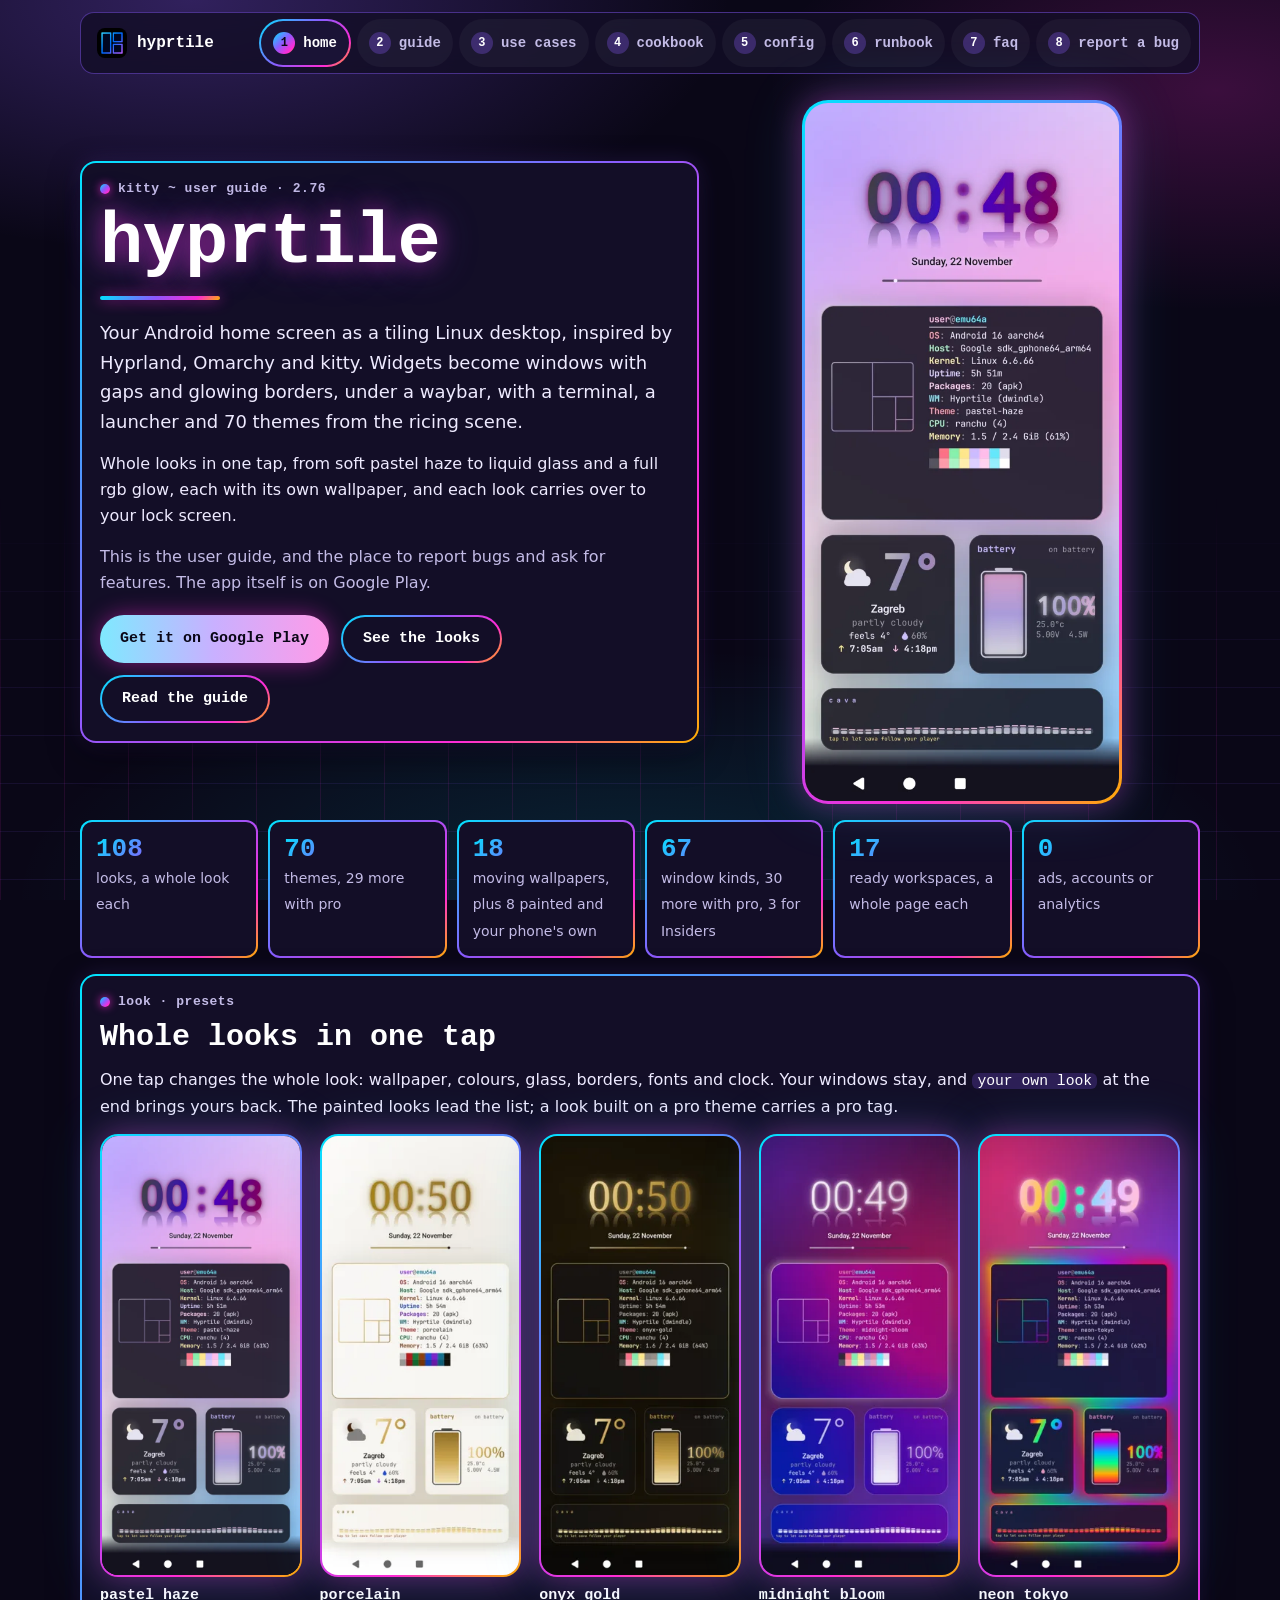
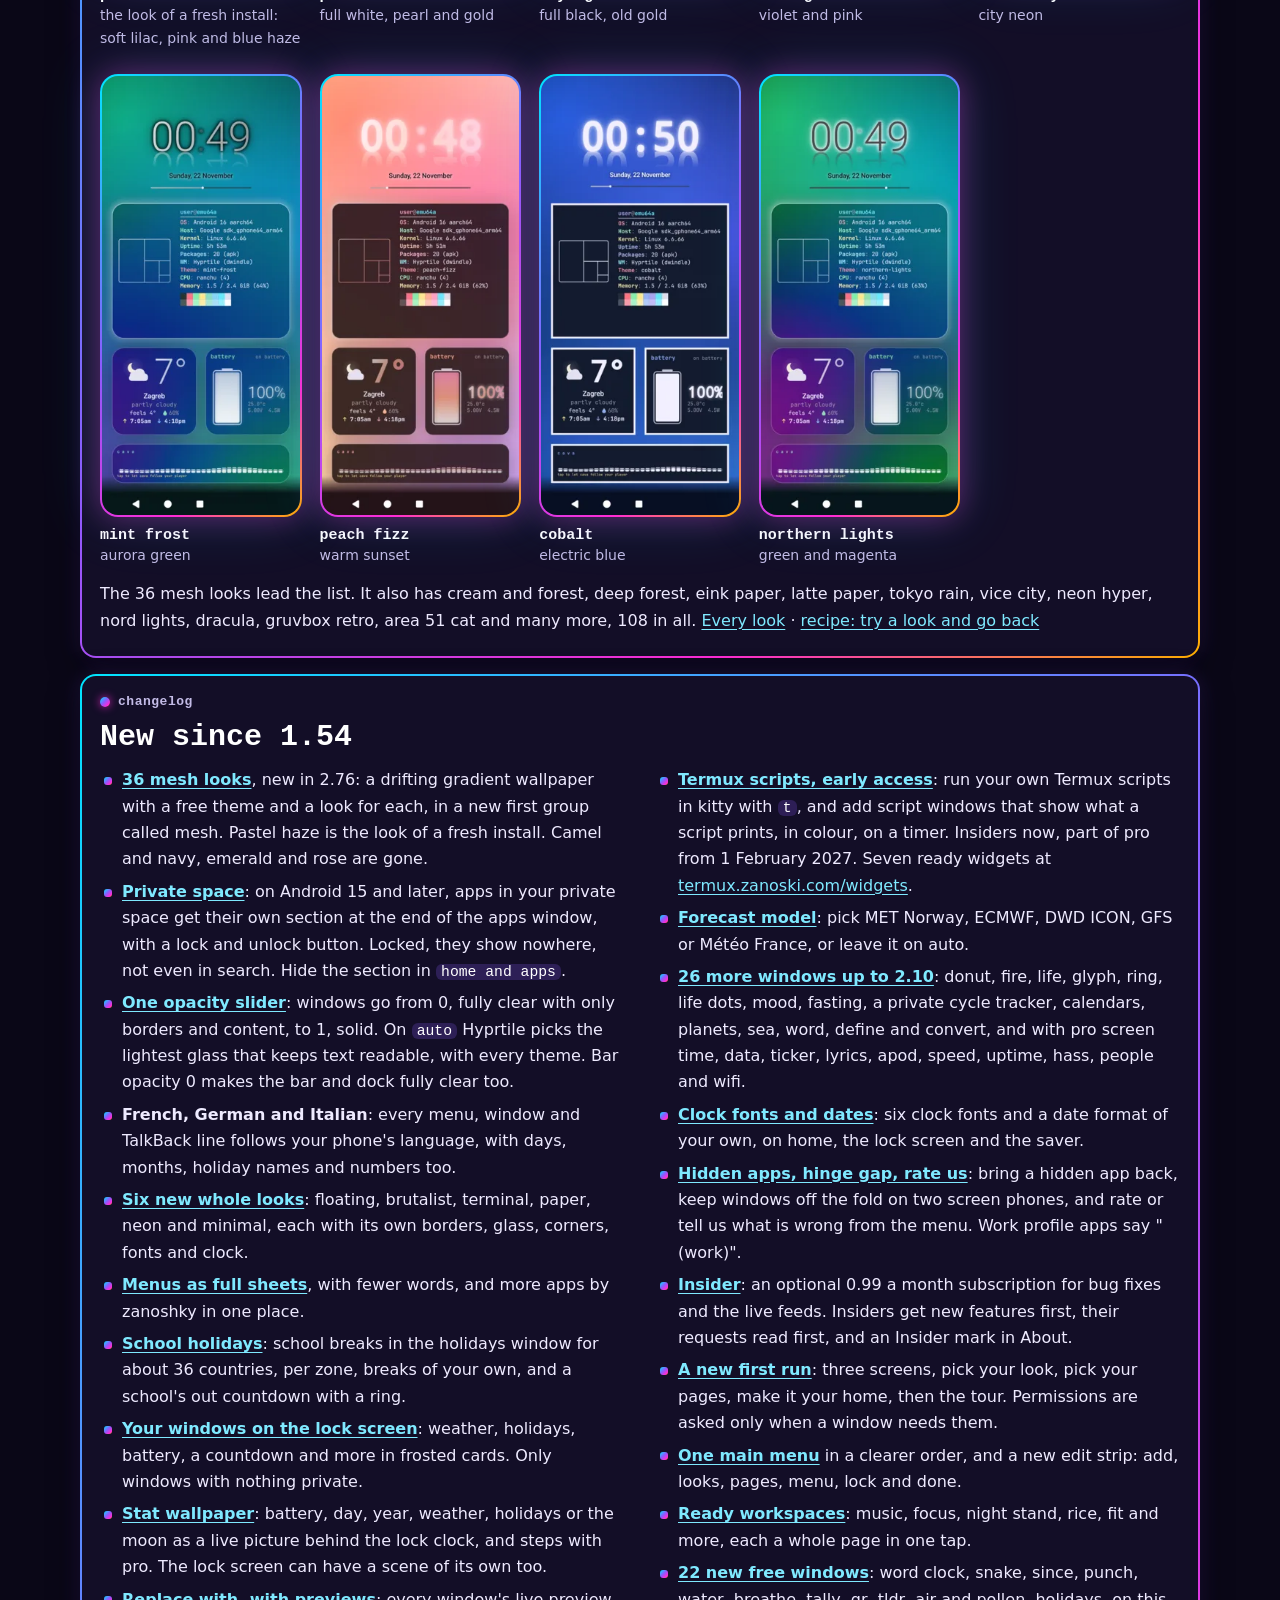
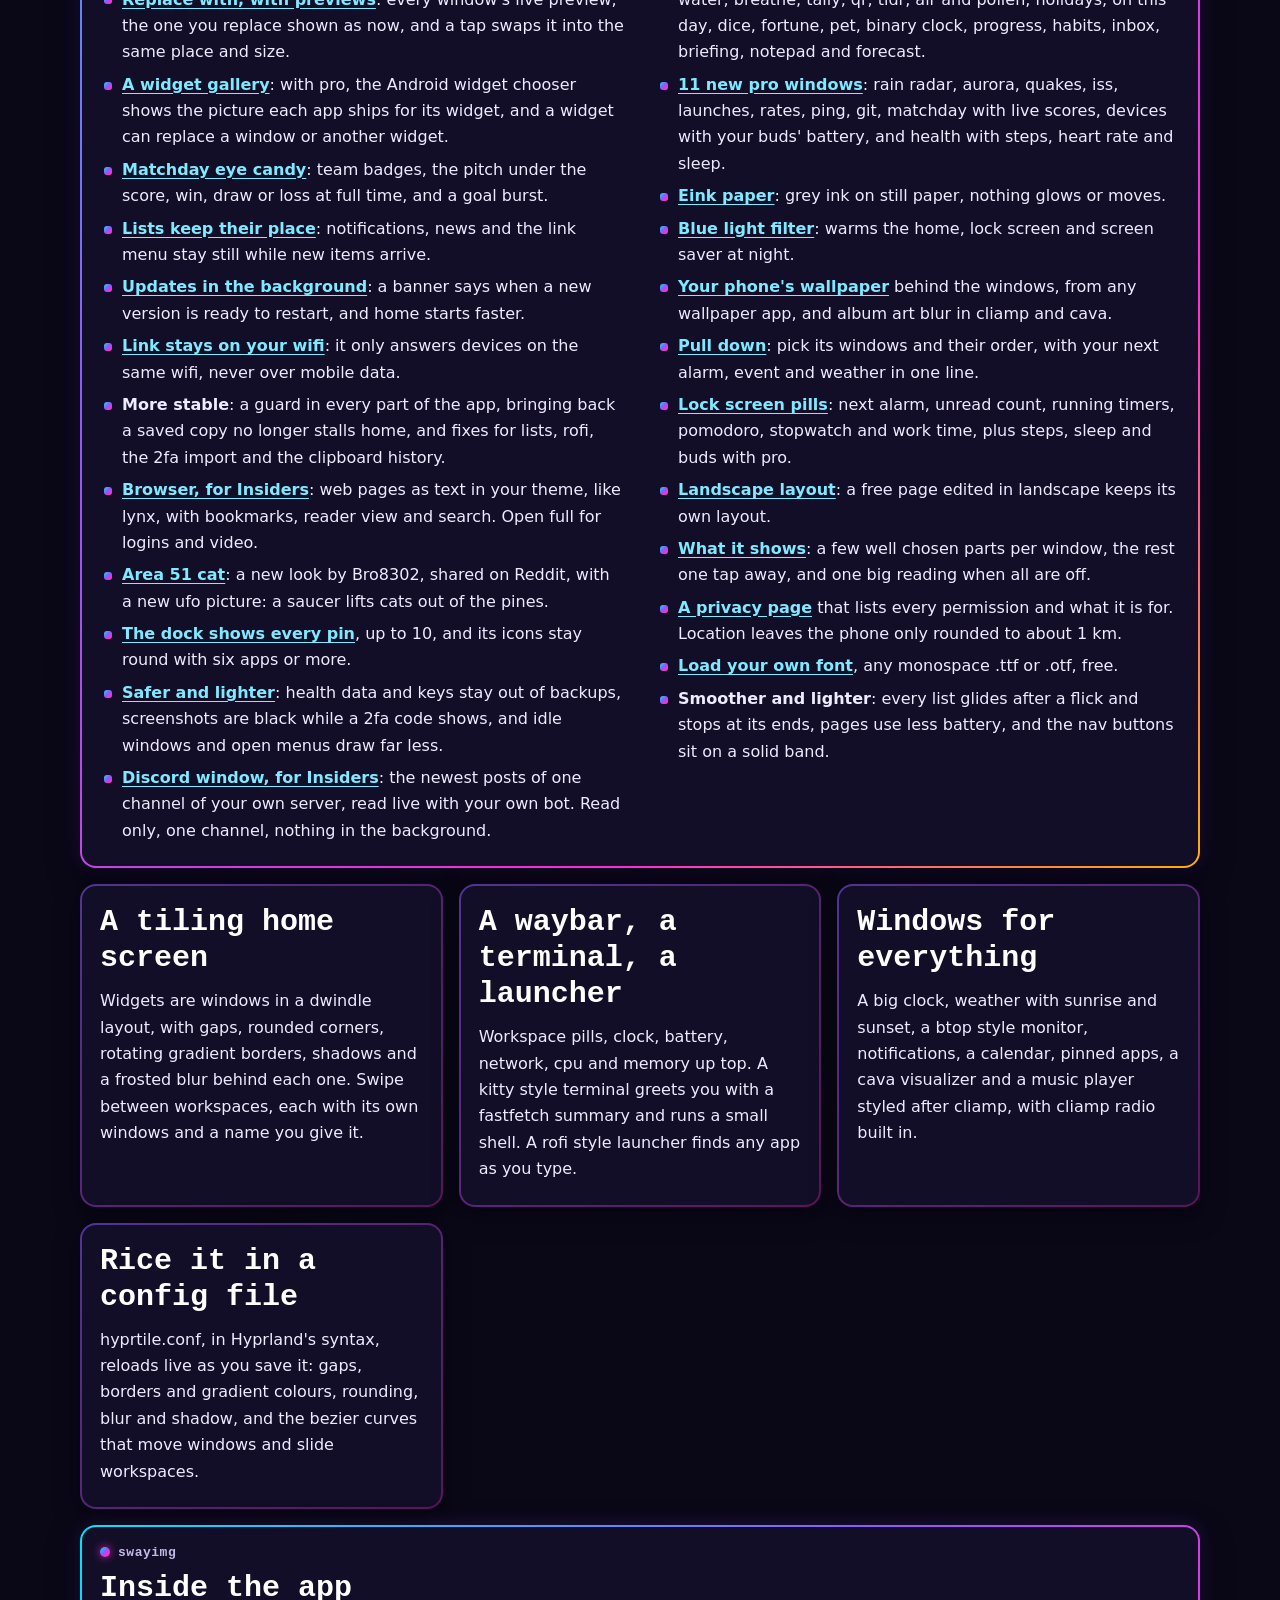
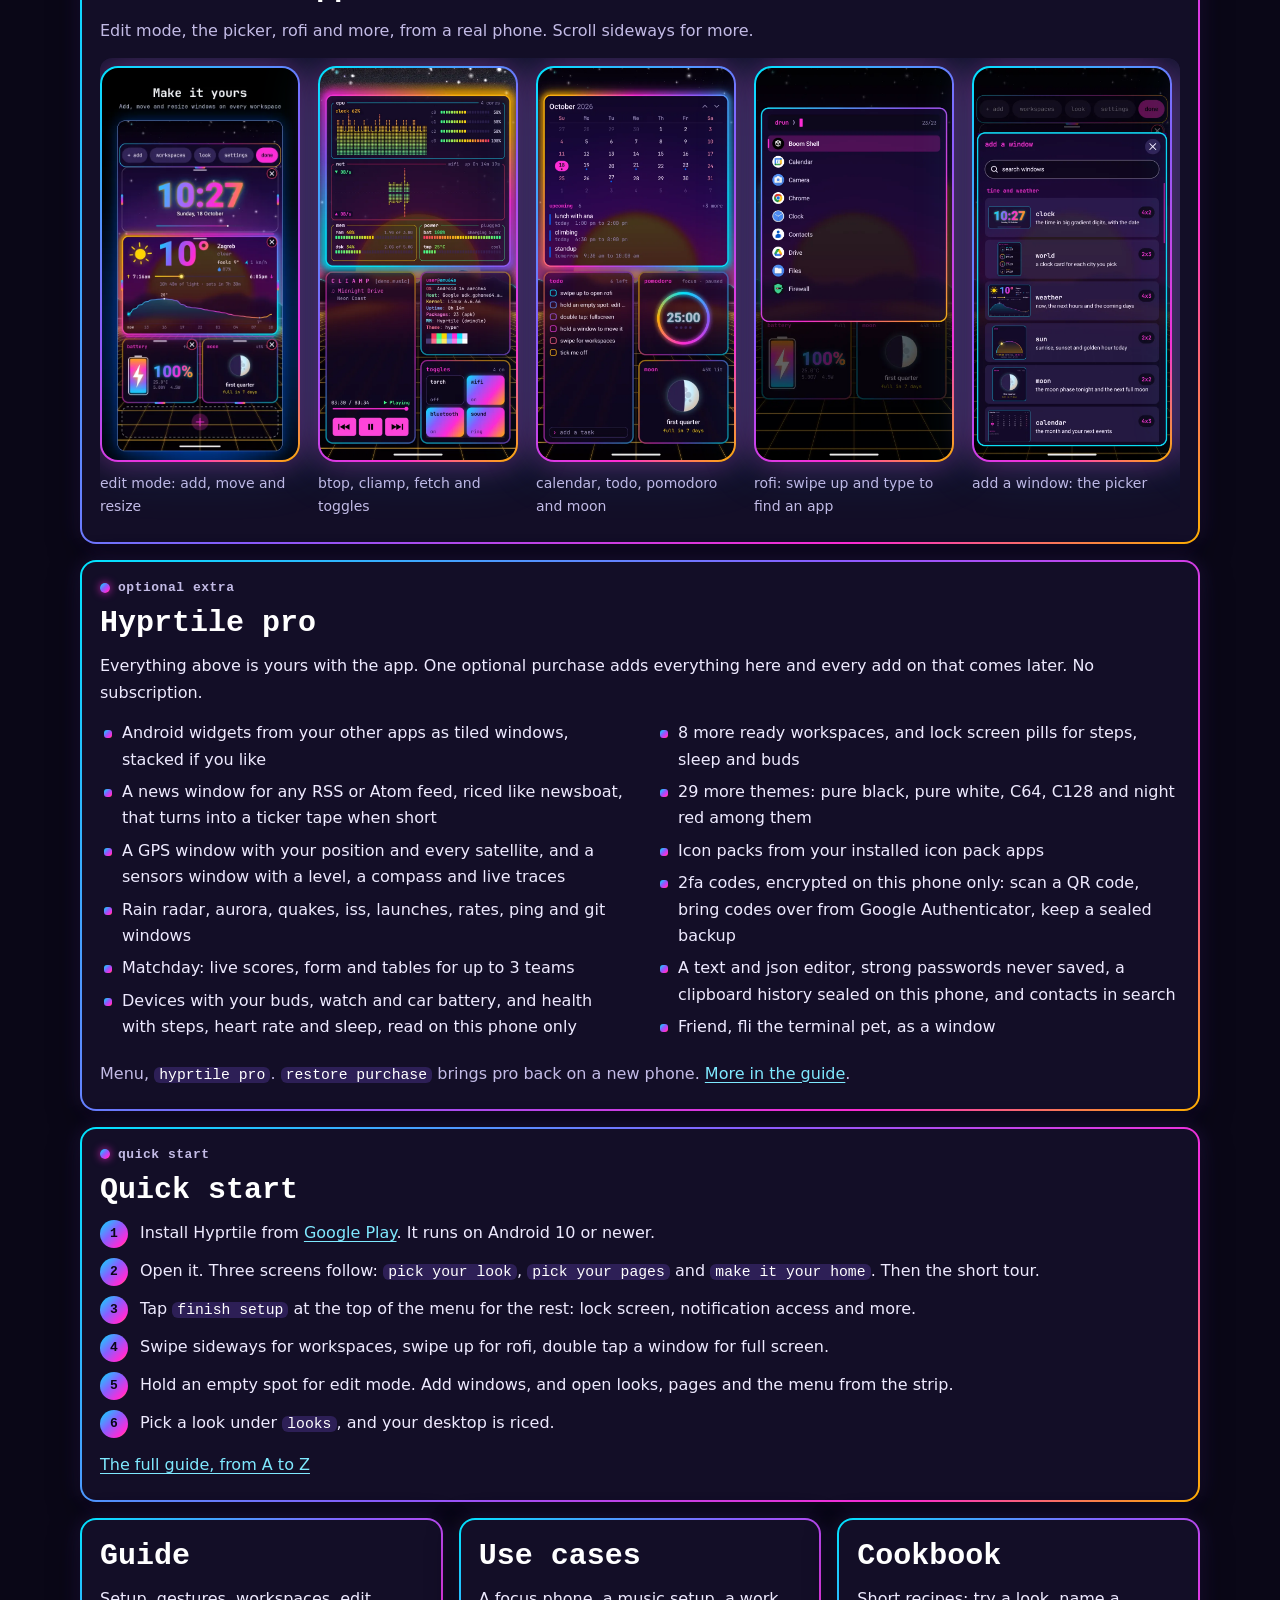
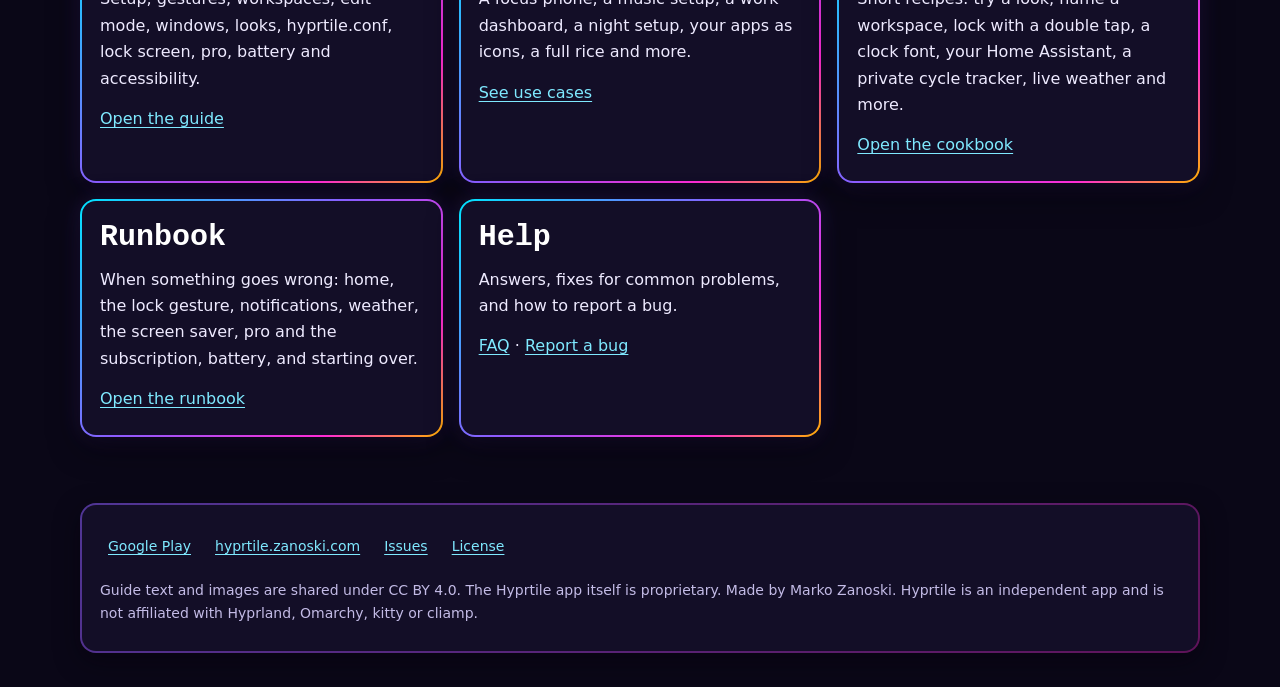
==== docs/index.html @ 664edb46 "Guide for Hyprtile 2.76: 36 mesh looks (108 looks, 70 themes), pastel haze is the fresh install look" ====
<!doctype html>
<html lang="en">
<head>
<meta charset="utf-8">
<meta name="viewport" content="width=device-width, initial-scale=1">
<title>Hyprtile user guide</title>
<meta name="description" content="Hyprtile, a tiling Linux desktop for your Android home screen: whole looks in one tap, the user guide, recipes, FAQ and bug reports.">
<meta name="theme-color" content="#0a0717">
<meta property="og:title" content="Hyprtile user guide">
<meta property="og:description" content="Hyprtile, a tiling Linux desktop for your Android home screen: whole looks in one tap, the user guide, recipes, FAQ and bug reports.">
<meta property="og:image" content="img/look-pastel-haze.webp">
<link rel="icon" type="image/png" href="img/icon-192.png">
<link rel="stylesheet" href="style.css">
</head>
<body>
<a class="skip" href="#main">Skip to content</a>
<header class="bar">
  <a class="brand" href="index.html"><img src="img/icon-192.png" alt="" width="30" height="30"><span>hyprtile</span></a>
  <nav class="nav" aria-label="Guide pages"><ul><li><a href="index.html" aria-current="page"><span class="ws" aria-hidden="true">1</span>home</a></li><li><a href="guide.html"><span class="ws" aria-hidden="true">2</span>guide</a></li><li><a href="use-cases.html"><span class="ws" aria-hidden="true">3</span>use cases</a></li><li><a href="cookbook.html"><span class="ws" aria-hidden="true">4</span>cookbook</a></li><li><a href="config.html"><span class="ws" aria-hidden="true">5</span>config</a></li><li><a href="runbook.html"><span class="ws" aria-hidden="true">6</span>runbook</a></li><li><a href="faq.html"><span class="ws" aria-hidden="true">7</span>faq</a></li><li><a href="report.html"><span class="ws" aria-hidden="true">8</span>report a bug</a></li></ul></nav>
</header>
<div class="wrap">
<main id="main">

<section class="hero" aria-labelledby="hero-h">
  <div class="tile">
    <div class="title" aria-hidden="true">kitty ~ user guide · 2.76</div>
    <h1 id="hero-h">hyprtile</h1>
    <div class="underline" aria-hidden="true"></div>
    <p class="lede">Your Android home screen as a tiling Linux desktop, inspired by Hyprland, Omarchy and kitty. Widgets become windows with gaps and glowing borders, under a waybar, with a terminal, a launcher and 70 themes from the ricing scene.</p>
    <p>Whole looks in one tap, from soft pastel haze to liquid glass and a full rgb glow, each with its own wallpaper, and each look carries over to your lock screen.</p>
    <p class="dim">This is the user guide, and the place to report bugs and ask for features. The app itself is on Google Play.</p>
    <div class="actions">
      <a class="btn" href="https://play.google.com/store/apps/details?id=com.zanoshky.hyprtile">Get it on Google Play</a>
      <a class="btn ghost" href="#looks">See the looks</a>
      <a class="btn ghost" href="guide.html">Read the guide</a>
    </div>
  </div>
  <div class="phone"><img src="img/look-pastel-haze.webp" width="540" height="1200" alt="Hyprtile in the pastel haze look: a large violet clock reading 00:48 over a lilac and pink gradient, a fetch window, weather for Zagreb, a battery window and a cava window, each in a dark rounded card."></div>
</section>

<section aria-label="Hyprtile in numbers">
<ul class="stats">
  <li><b>108</b><span>looks, a whole look each</span></li>
  <li><b>70</b><span>themes, 29 more with pro</span></li>
  <li><b>18</b><span>moving wallpapers, plus 8 painted and your phone's own</span></li>
  <li><b>67</b><span>window kinds, 30 more with pro, 3 for Insiders</span></li>
  <li><b>17</b><span>ready workspaces, a whole page each</span></li>
  <li><b>0</b><span>ads, accounts or analytics</span></li>
</ul>
</section>

<section class="tile" id="looks" aria-labelledby="looks-h"><div class="title" aria-hidden="true">look · presets</div><h2 id="looks-h">Whole looks in one tap</h2>

<p>One tap changes the whole look: wallpaper, colours, glass, borders, fonts and clock. Your windows stay, and <code>your own look</code> at the end brings yours back. The painted looks lead the list; a look built on a pro theme carries a pro tag.</p>
<ul class="looks">
  <li><figure><div class="phone"><img src="img/look-pastel-haze-s.webp" srcset="img/look-pastel-haze-s.webp 270w, img/look-pastel-haze.webp 540w" sizes="(min-width: 1700px) 240px, (min-width: 700px) 190px, 45vw" width="540" height="1200" loading="lazy" alt="Pastel haze: a mesh look with a drifting gradient wallpaper and tiled windows."></div><figcaption><b>pastel haze</b>the look of a fresh install: soft lilac, pink and blue haze</figcaption></figure></li>
  <li><figure><div class="phone"><img src="img/look-porcelain-s.webp" srcset="img/look-porcelain-s.webp 270w, img/look-porcelain.webp 540w" sizes="(min-width: 1700px) 240px, (min-width: 700px) 190px, 45vw" width="540" height="1200" loading="lazy" alt="Porcelain: a mesh look with a drifting gradient wallpaper and tiled windows."></div><figcaption><b>porcelain</b>full white, pearl and gold</figcaption></figure></li>
  <li><figure><div class="phone"><img src="img/look-onyx-gold-s.webp" srcset="img/look-onyx-gold-s.webp 270w, img/look-onyx-gold.webp 540w" sizes="(min-width: 1700px) 240px, (min-width: 700px) 190px, 45vw" width="540" height="1200" loading="lazy" alt="Onyx gold: a mesh look with a drifting gradient wallpaper and tiled windows."></div><figcaption><b>onyx gold</b>full black, old gold</figcaption></figure></li>
  <li><figure><div class="phone"><img src="img/look-midnight-bloom-s.webp" srcset="img/look-midnight-bloom-s.webp 270w, img/look-midnight-bloom.webp 540w" sizes="(min-width: 1700px) 240px, (min-width: 700px) 190px, 45vw" width="540" height="1200" loading="lazy" alt="Midnight bloom: a mesh look with a drifting gradient wallpaper and tiled windows."></div><figcaption><b>midnight bloom</b>violet and pink</figcaption></figure></li>
  <li><figure><div class="phone"><img src="img/look-neon-tokyo-s.webp" srcset="img/look-neon-tokyo-s.webp 270w, img/look-neon-tokyo.webp 540w" sizes="(min-width: 1700px) 240px, (min-width: 700px) 190px, 45vw" width="540" height="1200" loading="lazy" alt="Neon tokyo: a mesh look with a drifting gradient wallpaper and tiled windows."></div><figcaption><b>neon tokyo</b>city neon</figcaption></figure></li>
  <li><figure><div class="phone"><img src="img/look-mint-frost-s.webp" srcset="img/look-mint-frost-s.webp 270w, img/look-mint-frost.webp 540w" sizes="(min-width: 1700px) 240px, (min-width: 700px) 190px, 45vw" width="540" height="1200" loading="lazy" alt="Mint frost: a mesh look with a drifting gradient wallpaper and tiled windows."></div><figcaption><b>mint frost</b>aurora green</figcaption></figure></li>
  <li><figure><div class="phone"><img src="img/look-peach-fizz-s.webp" srcset="img/look-peach-fizz-s.webp 270w, img/look-peach-fizz.webp 540w" sizes="(min-width: 1700px) 240px, (min-width: 700px) 190px, 45vw" width="540" height="1200" loading="lazy" alt="Peach fizz: a mesh look with a drifting gradient wallpaper and tiled windows."></div><figcaption><b>peach fizz</b>warm sunset</figcaption></figure></li>
  <li><figure><div class="phone"><img src="img/look-cobalt-s.webp" srcset="img/look-cobalt-s.webp 270w, img/look-cobalt.webp 540w" sizes="(min-width: 1700px) 240px, (min-width: 700px) 190px, 45vw" width="540" height="1200" loading="lazy" alt="Cobalt: a mesh look with a drifting gradient wallpaper and tiled windows."></div><figcaption><b>cobalt</b>electric blue</figcaption></figure></li>
  <li><figure><div class="phone"><img src="img/look-northern-lights-s.webp" srcset="img/look-northern-lights-s.webp 270w, img/look-northern-lights.webp 540w" sizes="(min-width: 1700px) 240px, (min-width: 700px) 190px, 45vw" width="540" height="1200" loading="lazy" alt="Northern lights: a mesh look with a drifting gradient wallpaper and tiled windows."></div><figcaption><b>northern lights</b>green and magenta</figcaption></figure></li>
</ul>
<p>The 36 mesh looks lead the list. It also has cream and forest, deep forest, eink paper, latte paper, tokyo rain, vice city, neon hyper, nord lights, dracula, gruvbox retro, area 51 cat and many more, 108 in all. <a href="guide.html#presets">Every look</a> · <a href="cookbook.html#preset">recipe: try a look and go back</a></p>
</section>

<section class="tile" id="new" aria-labelledby="new-h"><div class="title" aria-hidden="true">changelog</div><h2 id="new-h">New since 1.54</h2>

<ul class="dots cols">
  <li><a href="guide.html#presets"><b>36 mesh looks</b></a>, new in 2.76: a drifting gradient wallpaper with a free theme and a look for each, in a new first group called mesh. Pastel haze is the look of a fresh install. Camel and navy, emerald and rose are gone.</li>
  <li><a href="guide.html#windows"><b>Private space</b></a>: on Android 15 and later, apps in your private space get their own section at the end of the apps window, with a lock and unlock button. Locked, they show nowhere, not even in search. Hide the section in <code>home and apps</code>.</li>
  <li><a href="guide.html#settings"><b>One opacity slider</b></a>: windows go from 0, fully clear with only borders and content, to 1, solid. On <code>auto</code> Hyprtile picks the lightest glass that keeps text readable, with every theme. Bar opacity 0 makes the bar and dock fully clear too.</li>
  <li><b>French, German and Italian</b>: every menu, window and TalkBack line follows your phone's language, with days, months, holiday names and numbers too.</li>
  <li><a href="guide.html#presets"><b>Six new whole looks</b></a>: floating, brutalist, terminal, paper, neon and minimal, each with its own borders, glass, corners, fonts and clock.</li>
  <li><a href="guide.html#settings"><b>Menus as full sheets</b></a>, with fewer words, and more apps by zanoshky in one place.</li>
  <li><a href="guide.html#school"><b>School holidays</b></a>: school breaks in the holidays window for about 36 countries, per zone, breaks of your own, and a school's out countdown with a ring.</li>
  <li><a href="guide.html#lockwins"><b>Your windows on the lock screen</b></a>: weather, holidays, battery, a countdown and more in frosted cards. Only windows with nothing private.</li>
  <li><a href="guide.html#lockstat"><b>Stat wallpaper</b></a>: battery, day, year, weather, holidays or the moon as a live picture behind the lock clock, and steps with pro. The lock screen can have a scene of its own too.</li>
  <li><a href="guide.html#replace"><b>Replace with, with previews</b></a>: every window's live preview, the one you replace shown as now, and a tap swaps it into the same place and size.</li>
  <li><a href="guide.html#androidwidgets"><b>A widget gallery</b></a>: with pro, the Android widget chooser shows the picture each app ships for its widget, and a widget can replace a window or another widget.</li>
  <li><a href="guide.html#prowindows"><b>Matchday eye candy</b></a>: team badges, the pitch under the score, win, draw or loss at full time, and a goal burst.</li>
  <li><a href="guide.html#notifs"><b>Lists keep their place</b></a>: notifications, news and the link menu stay still while new items arrive.</li>
  <li><a href="guide.html#updates"><b>Updates in the background</b></a>: a banner says when a new version is ready to restart, and home starts faster.</li>
  <li><a href="guide.html#link"><b>Link stays on your wifi</b></a>: it only answers devices on the same wifi, never over mobile data.</li>
  <li><b>More stable</b>: a guard in every part of the app, bringing back a saved copy no longer stalls home, and fixes for lists, rofi, the 2fa import and the clipboard history.</li>
  <li><a href="guide.html#browser"><b>Browser, for Insiders</b></a>: web pages as text in your theme, like lynx, with bookmarks, reader view and search. Open full for logins and video.</li>
  <li><a href="guide.html#presets"><b>Area 51 cat</b></a>: a new look by Bro8302, shared on Reddit, with a new ufo picture: a saucer lifts cats out of the pines.</li>
  <li><a href="guide.html#desktop"><b>The dock shows every pin</b></a>, up to 10, and its icons stay round with six apps or more.</li>
  <li><a href="guide.html#privacy"><b>Safer and lighter</b></a>: health data and keys stay out of backups, screenshots are black while a 2fa code shows, and idle windows and open menus draw far less.</li>
  <li><a href="guide.html#discord"><b>Discord window, for Insiders</b></a>: the newest posts of one channel of your own server, read live with your own bot. Read only, one channel, nothing in the background.</li>
  <li><a href="guide.html#termux"><b>Termux scripts, early access</b></a>: run your own Termux scripts in kitty with <code>t</code>, and add script windows that show what a script prints, in colour, on a timer. Insiders now, part of pro from 1 February 2027. Seven ready widgets at <a href="https://termux.zanoski.com/widgets">termux.zanoski.com/widgets</a>.</li>
  <li><a href="guide.html#weather"><b>Forecast model</b></a>: pick MET Norway, ECMWF, DWD ICON, GFS or Météo France, or leave it on auto.</li>
  <li><a href="guide.html#windows"><b>26 more windows up to 2.10</b></a>: donut, fire, life, glyph, ring, life dots, mood, fasting, a private cycle tracker, calendars, planets, sea, word, define and convert, and with pro screen time, data, ticker, lyrics, apod, speed, uptime, hass, people and wifi.</li>
  <li><a href="guide.html#settings"><b>Clock fonts and dates</b></a>: six clock fonts and a date format of your own, on home, the lock screen and the saver.</li>
  <li><a href="guide.html#settings"><b>Hidden apps, hinge gap, rate us</b></a>: bring a hidden app back, keep windows off the fold on two screen phones, and rate or tell us what is wrong from the menu. Work profile apps say "(work)".</li>
  <li><a href="guide.html#settings"><b>Insider</b></a>: an optional 0.99 a month subscription for bug fixes and the live feeds. Insiders get new features first, their requests read first, and an Insider mark in About.</li>
  <li><a href="guide.html#setup"><b>A new first run</b></a>: three screens, pick your look, pick your pages, make it your home, then the tour. Permissions are asked only when a window needs them.</li>
  <li><a href="guide.html#settings"><b>One main menu</b></a> in a clearer order, and a new edit strip: add, looks, pages, menu, lock and done.</li>
  <li><a href="guide.html#ready"><b>Ready workspaces</b></a>: music, focus, night stand, rice, fit and more, each a whole page in one tap.</li>
  <li><a href="guide.html#windows"><b>22 new free windows</b></a>: word clock, snake, since, punch, water, breathe, tally, qr, tldr, air and pollen, holidays, on this day, dice, fortune, pet, binary clock, progress, habits, inbox, briefing, notepad and forecast.</li>
  <li><a href="guide.html#prowindows"><b>11 new pro windows</b></a>: rain radar, aurora, quakes, iss, launches, rates, ping, git, matchday with live scores, devices with your buds' battery, and health with steps, heart rate and sleep.</li>
  <li><a href="guide.html#presets"><b>Eink paper</b></a>: grey ink on still paper, nothing glows or moves.</li>
  <li><a href="guide.html#daynight"><b>Blue light filter</b></a>: warms the home, lock screen and screen saver at night.</li>
  <li><a href="guide.html#wallpapers"><b>Your phone's wallpaper</b></a> behind the windows, from any wallpaper app, and album art blur in cliamp and cava.</li>
  <li><a href="guide.html#pulldown"><b>Pull down</b></a>: pick its windows and their order, with your next alarm, event and weather in one line.</li>
  <li><a href="guide.html#lock"><b>Lock screen pills</b></a>: next alarm, unread count, running timers, pomodoro, stopwatch and work time, plus steps, sleep and buds with pro.</li>
  <li><a href="guide.html#free"><b>Landscape layout</b></a>: a free page edited in landscape keeps its own layout.</li>
  <li><a href="guide.html#winmenu"><b>What it shows</b></a>: a few well chosen parts per window, the rest one tap away, and one big reading when all are off.</li>
  <li><a href="guide.html#privacy"><b>A privacy page</b></a> that lists every permission and what it is for. Location leaves the phone only rounded to about 1 km.</li>
  <li><a href="guide.html#looks"><b>Load your own font</b></a>, any monospace .ttf or .otf, free.</li>
  <li><b>Smoother and lighter</b>: every list glides after a flick and stops at its ends, pages use less battery, and the nav buttons sit on a solid band.</li>
</ul>
</section>

<div class="tiles">
<div class="tile quiet"><h2>A tiling home screen</h2>
<p>Widgets are windows in a dwindle layout, with gaps, rounded corners, rotating gradient borders, shadows and a frosted blur behind each one. Swipe between workspaces, each with its own windows and a name you give it.</p>
</div>
<div class="tile quiet"><h2>A waybar, a terminal, a launcher</h2>
<p>Workspace pills, clock, battery, network, cpu and memory up top. A kitty style terminal greets you with a fastfetch summary and runs a small shell. A rofi style launcher finds any app as you type.</p>
</div>
<div class="tile quiet"><h2>Windows for everything</h2>
<p>A big clock, weather with sunrise and sunset, a btop style monitor, notifications, a calendar, pinned apps, a cava visualizer and a music player styled after cliamp, with cliamp radio built in.</p>
</div>
<div class="tile quiet"><h2>Rice it in a config file</h2>
<p>hyprtile.conf, in Hyprland's syntax, reloads live as you save it: gaps, borders and gradient colours, rounding, blur and shadow, and the bezier curves that move windows and slide workspaces.</p>
</div>
</div>

<section class="tile" id="shots" aria-labelledby="shots-h"><div class="title" aria-hidden="true">swayimg</div><h2 id="shots-h">Inside the app</h2>

<p class="dim">Edit mode, the picker, rofi and more, from a real phone. Scroll sideways for more.</p>
<div class="shots-wrap" tabindex="0" role="region" aria-label="Screenshots, scroll sideways">
<ul class="shots"><li><figure><div class="phone"><img src="img/make-it-yours.webp" width="540" height="1080" alt="Make it yours: edit mode with the strip reading add, workspaces, look, settings and done, a gradient clock, a weather window with a temperature curve, battery and moon windows, each with a close mark." loading="lazy"></div><figcaption>edit mode: add, move and resize</figcaption></figure></li><li><figure><div class="phone"><img src="img/phone-2-system.webp" width="540" height="1080" alt="A tiled workspace: a btop style monitor with cpu cores, network, memory and power, the cliamp music player, a fetch window with phone specs, and toggles for torch, wifi, bluetooth and sound." loading="lazy"></div><figcaption>btop, cliamp, fetch and toggles</figcaption></figure></li><li><figure><div class="phone"><img src="img/phone-3-planner.webp" width="540" height="1080" alt="A planner workspace: the October calendar with upcoming events, a todo list, a pomodoro ring at 25:00 and the moon." loading="lazy"></div><figcaption>calendar, todo, pomodoro and moon</figcaption></figure></li><li><figure><div class="phone"><img src="img/phone-4-rofi.webp" width="540" height="1080" alt="The rofi style app launcher open over the desktop, listing apps like Calendar, Camera, Chrome and Clock." loading="lazy"></div><figcaption>rofi: swipe up and type to find an app</figcaption></figure></li><li><figure><div class="phone"><img src="img/phone-6-add.webp" width="540" height="1080" alt="The add a window sheet with a search field and live previews of clock, world, weather, sun, moon and calendar, each with its size." loading="lazy"></div><figcaption>add a window: the picker</figcaption></figure></li><li><figure><div class="phone"><img src="img/phone-7-presets.webp" width="540" height="1080" alt="The presets menu: neon hyper, night city, aurora glass, outrun drive, deep space, vapor dream, blood moon, toxic circuit, glacier, oled void, sakura, mocha cozy, dracula and github dark." loading="lazy"></div><figcaption>more presets from the ricing scene</figcaption></figure></li></ul>
</div>
</section>

<section class="tile" id="pro" aria-labelledby="pro-h"><div class="title" aria-hidden="true">optional extra</div><h2 id="pro-h">Hyprtile pro</h2>

<p>Everything above is yours with the app. One optional purchase adds everything here and every add on that comes later. No subscription.</p>
<ul class="dots cols">
  <li>Android widgets from your other apps as tiled windows, stacked if you like</li>
  <li>A news window for any RSS or Atom feed, riced like newsboat, that turns into a ticker tape when short</li>
  <li>A GPS window with your position and every satellite, and a sensors window with a level, a compass and live traces</li>
  <li>Rain radar, aurora, quakes, iss, launches, rates, ping and git windows</li>
  <li>Matchday: live scores, form and tables for up to 3 teams</li>
  <li>Devices with your buds, watch and car battery, and health with steps, heart rate and sleep, read on this phone only</li>
  <li>8 more ready workspaces, and lock screen pills for steps, sleep and buds</li>
  <li>29 more themes: pure black, pure white, C64, C128 and night red among them</li>
  <li>Icon packs from your installed icon pack apps</li>
  <li>2fa codes, encrypted on this phone only: scan a QR code, bring codes over from Google Authenticator, keep a sealed backup</li>
  <li>A text and json editor, strong passwords never saved, a clipboard history sealed on this phone, and contacts in search</li>
  <li>Friend, fli the terminal pet, as a window</li>
</ul>
<p class="dim">Menu, <code>hyprtile pro</code>. <code>restore purchase</code> brings pro back on a new phone. <a href="guide.html#pro">More in the guide</a>.</p>
</section>

<section class="tile" id="start" aria-labelledby="start-h"><div class="title" aria-hidden="true">quick start</div><h2 id="start-h">Quick start</h2>

<ol class="steps">
  <li>Install Hyprtile from <a href="https://play.google.com/store/apps/details?id=com.zanoshky.hyprtile">Google Play</a>. It runs on Android 10 or newer.</li>
  <li>Open it. Three screens follow: <code>pick your look</code>, <code>pick your pages</code> and <code>make it your home</code>. Then the short tour.</li>
  <li>Tap <code>finish setup</code> at the top of the menu for the rest: lock screen, notification access and more.</li>
  <li>Swipe sideways for workspaces, swipe up for rofi, double tap a window for full screen.</li>
  <li>Hold an empty spot for edit mode. Add windows, and open looks, pages and the menu from the strip.</li>
  <li>Pick a look under <code>looks</code>, and your desktop is riced.</li>
</ol>
<p><a href="guide.html">The full guide, from A to Z</a></p>
</section>

<div class="tiles">
<div class="tile "><h2>Guide</h2>
<p>Setup, gestures, workspaces, edit mode, windows, looks, hyprtile.conf, lock screen, pro, battery and accessibility.</p><p><a href="guide.html">Open the guide</a></p>
</div>
<div class="tile "><h2>Use cases</h2>
<p>A focus phone, a music setup, a work dashboard, a night setup, your apps as icons, a full rice and more.</p><p><a href="use-cases.html">See use cases</a></p>
</div>
<div class="tile "><h2>Cookbook</h2>
<p>Short recipes: try a look, name a workspace, lock with a double tap, a clock font, your Home Assistant, a private cycle tracker, live weather and more.</p><p><a href="cookbook.html">Open the cookbook</a></p>
</div>
<div class="tile "><h2>Runbook</h2>
<p>When something goes wrong: home, the lock gesture, notifications, weather, the screen saver, pro and the subscription, battery, and starting over.</p><p><a href="runbook.html">Open the runbook</a></p>
</div>
<div class="tile "><h2>Help</h2>
<p>Answers, fixes for common problems, and how to report a bug.</p><p><a href="faq.html">FAQ</a> · <a href="report.html">Report a bug</a></p>
</div>
</div>

</main>
<footer>
  <div class="tile quiet">
  <ul>
    <li><a href="https://play.google.com/store/apps/details?id=com.zanoshky.hyprtile">Google Play</a></li>
    <li><a href="https://hyprtile.zanoski.com">hyprtile.zanoski.com</a></li>
    <li><a href="https://github.com/Zanoshky/hyprtile-launcher/issues">Issues</a></li>
    <li><a href="https://github.com/Zanoshky/hyprtile-launcher/blob/main/LICENSE">License</a></li>
  </ul>
  <p>Guide text and images are shared under CC BY 4.0. The Hyprtile app itself is proprietary. Made by Marko Zanoski. Hyprtile is an independent app and is not affiliated with Hyprland, Omarchy, kitty or cliamp.</p>
  </div>
</footer>
</div>
</body>
</html>
---- docs/style.css ----
/* Hyprtile user guide. A riced desktop: synthwave night, frosted tiles,
   gradient borders in violet, pink and cyan. Text sits at 7:1 or more. */
:root {
  --bg: #0a0717;
  --tile: #130e27;
  --tile2: #1a1336;
  --fg: #eeeaff;
  --dim: #c3bbe6;
  --link: #7fe9ff;
  --pink: #ff5fd8;
  --violet: #8b5cff;
  --cyan: #00e5ff;
  --amber: #ffb000;
  --grad: linear-gradient(135deg, #00e5ff, #8b5cff 45%, #ff2bd6 80%, #ffb000);
  --round: 16px;
  --gap-in: 10px;
  --gap-out: 16px;
  --mono: "JetBrains Mono", ui-monospace, "SF Mono", "Cascadia Mono", "Roboto Mono", Menlo, Consolas, monospace;
  --sans: system-ui, -apple-system, "Segoe UI", Roboto, sans-serif;
  color-scheme: dark;
}
* { box-sizing: border-box; }
html {
  -webkit-text-size-adjust: 100%;
  background:
    radial-gradient(60% 40% at 15% 0%, rgba(139, 92, 255, 0.30), transparent 70%),
    radial-gradient(50% 35% at 95% 10%, rgba(255, 43, 214, 0.20), transparent 70%),
    radial-gradient(70% 40% at 50% 100%, rgba(0, 229, 255, 0.14), transparent 70%),
    var(--bg);
  background-attachment: fixed;
}
body {
  margin: 0;
  color: var(--fg);
  background: transparent;
  font: 16px/1.65 var(--sans);
  padding-inline: 16px;
}
/* a faint synthwave floor grid, fixed behind everything */
body::before {
  content: ""; position: fixed; inset: 55% 0 0 0; z-index: -1; pointer-events: none;
  background:
    repeating-linear-gradient(to right, rgba(255, 43, 214, 0.10) 0 1px, transparent 1px 64px),
    repeating-linear-gradient(to bottom, rgba(139, 92, 255, 0.10) 0 1px, transparent 1px 48px);
  -webkit-mask-image: linear-gradient(to bottom, transparent, #000 60%);
  mask-image: linear-gradient(to bottom, transparent, #000 60%);
}
a { color: var(--link); text-underline-offset: 3px; }
a:hover { color: #ffffff; }
:focus-visible { outline: 3px solid var(--link); outline-offset: 3px; border-radius: 6px; }
img { max-width: 100%; height: auto; }
code, kbd, pre { font-family: var(--mono); }
code, kbd { color: #ffffff; background: rgba(139, 92, 255, 0.22); border-radius: 6px; padding: 0 0.35em; white-space: nowrap; font-size: 0.92em; }
.skip { position: absolute; left: 16px; top: -100px; z-index: 10; background: var(--tile); color: #fff; padding: 12px 16px; border-radius: 10px; border: 2px solid var(--link); }
.skip:focus { top: 8px; }
.wrap { max-width: 1120px; margin: 0 auto; }

/* ---------- gradient bordered tile, like a focused Hyprland window ---------- */
.tile {
  position: relative;
  border: 2px solid transparent;
  border-radius: var(--round);
  background: linear-gradient(var(--tile), var(--tile)) padding-box, var(--grad) border-box;
  padding: 18px 18px 8px;
  box-shadow: 0 10px 30px rgba(5, 2, 12, 0.6), 0 0 22px rgba(139, 92, 255, 0.18);
}
.tile.quiet { background: linear-gradient(var(--tile), var(--tile)) padding-box, linear-gradient(135deg, rgba(139, 92, 255, 0.55), rgba(255, 43, 214, 0.35)) border-box; box-shadow: 0 8px 24px rgba(5, 2, 12, 0.5); }
.tile > .title {
  display: flex; align-items: center; gap: 8px; margin: -6px 0 10px;
  font: 700 13px var(--mono); color: var(--dim); text-transform: lowercase; letter-spacing: 0.04em;
}
.tile > .title::before { content: ""; width: 10px; height: 10px; border-radius: 50%; background: var(--grad); box-shadow: 0 0 8px rgba(255, 43, 214, 0.8); }

/* ---------- waybar ---------- */
.bar {
  margin: 12px auto 0; max-width: 1120px;
  display: flex; flex-wrap: wrap; align-items: center; gap: 6px 12px;
  padding: 6px 8px; border-radius: 14px;
  background: rgba(19, 14, 39, 0.82); border: 1px solid rgba(139, 92, 255, 0.45);
  backdrop-filter: blur(10px); -webkit-backdrop-filter: blur(10px);
}
.brand { display: inline-flex; align-items: center; gap: 10px; min-height: 48px; padding: 0 8px; color: #fff; text-decoration: none; font: 700 16px var(--mono); }
.brand img { width: 30px; height: 30px; border-radius: 8px; }
.nav { margin-left: auto; }
.nav ul { list-style: none; margin: 0; padding: 0; display: flex; flex-wrap: wrap; gap: 6px; }
.nav a {
  display: inline-flex; align-items: center; gap: 8px; min-height: 48px; padding: 0 12px;
  border-radius: 999px; color: var(--dim); text-decoration: none; font: 600 14px var(--mono);
  background: rgba(255, 255, 255, 0.04);
}
.nav a .ws { display: inline-grid; place-items: center; width: 22px; height: 22px; border-radius: 50%; background: rgba(139, 92, 255, 0.3); color: #fff; font-size: 12px; }
.nav a:hover { color: #fff; background: rgba(139, 92, 255, 0.22); }
.nav a[aria-current="page"] { color: #fff; background: linear-gradient(var(--tile2), var(--tile2)) padding-box, var(--grad) border-box; border: 2px solid transparent; }
.nav a[aria-current="page"] .ws { background: var(--grad); color: #0a0717; }

/* ---------- type ---------- */
h1, h2, h3 { color: #ffffff; line-height: 1.2; }
h1 { font: 800 clamp(34px, 8vw, 72px)/1.05 var(--mono); margin: 0 0 14px; letter-spacing: -0.01em;
     text-shadow: 0 0 22px rgba(255, 43, 214, 0.55), 0 0 44px rgba(139, 92, 255, 0.45); }
h2 { font: 800 clamp(22px, 4.2vw, 30px)/1.2 var(--mono); margin: 0 0 12px; }
h3 { font: 700 18px/1.3 var(--mono); margin: 20px 0 8px; }
p { margin: 0 0 14px; }
.lede { font-size: 18px; max-width: 60ch; }
.dim { color: var(--dim); }
.eyebrow { font: 700 13px var(--mono); color: var(--link); letter-spacing: 0.08em; text-transform: lowercase; margin-bottom: 8px; }
.underline { height: 4px; width: 120px; border-radius: 4px; background: var(--grad); margin: 0 0 18px; box-shadow: 0 0 14px rgba(255, 43, 214, 0.7); }

main { padding-block: 26px 40px; }
section { margin-block: 0 var(--gap-out); scroll-margin-top: 16px; }
.tiles { display: grid; gap: var(--gap-out); grid-template-columns: repeat(auto-fit, minmax(min(100%, 300px), 1fr)); margin-bottom: var(--gap-out); }
.tiles.one { grid-template-columns: minmax(0, 1fr); }
.tiles > * { min-width: 0; }

/* ---------- hero ---------- */
.hero { display: grid; gap: 24px; align-items: center; grid-template-columns: 1fr; margin-bottom: var(--gap-out); }
@media (min-width: 820px) { .hero { grid-template-columns: 1.3fr 1fr; } }
.actions { display: flex; flex-wrap: wrap; gap: 12px; margin: 18px 0 10px; }
.btn {
  display: inline-flex; align-items: center; justify-content: center; min-height: 48px; padding: 0 20px;
  border-radius: 999px; font: 700 15px var(--mono); text-decoration: none; color: #0a0717;
  background: linear-gradient(90deg, #7fe9ff, #c9b0ff 50%, #ff9be8);
  box-shadow: 0 0 22px rgba(255, 43, 214, 0.45);
}
.btn:hover { color: #0a0717; filter: brightness(1.08); }
.btn.ghost { color: #fff; background: linear-gradient(var(--tile), var(--tile)) padding-box, var(--grad) border-box; border: 2px solid transparent; box-shadow: none; }
.btn.ghost:hover { color: #fff; }

.phone {
  position: relative; margin: 0 auto; width: min(100%, 320px); border-radius: 26px; padding: 3px;
  background: var(--grad);
  box-shadow: 0 0 30px rgba(255, 43, 214, 0.35), 0 0 60px rgba(0, 229, 255, 0.18);
}
.phone img { display: block; width: 100%; height: auto; border-radius: 23px; background: #000; }

/* ---------- screenshot strip ---------- */
.shots-wrap { overflow-x: auto; scroll-snap-type: x mandatory; padding: 8px 4px 16px; border-radius: 12px; }
.shots { list-style: none; margin: 0; padding: 0; display: flex; gap: 18px; }
.shots li { flex: 0 0 auto; width: 200px; scroll-snap-align: start; }
.shots figure { margin: 0; }
.shots .phone { width: 200px; border-radius: 18px; padding: 2px; }
.shots .phone img { border-radius: 16px; }
.shots figcaption { color: var(--dim); font-size: 14px; margin-top: 10px; }

/* ---------- lists ---------- */
ul.dots { padding-left: 0; list-style: none; margin: 0 0 14px; }
ul.dots li { position: relative; padding-left: 22px; margin-bottom: 6px; }
ul.dots li::before { content: ""; position: absolute; left: 4px; top: 0.62em; width: 8px; height: 8px; border-radius: 3px; background: var(--grad); }
ol.steps { counter-reset: s; list-style: none; padding: 0; margin: 0 0 14px; }
ol.steps li { counter-increment: s; position: relative; padding-left: 40px; margin-bottom: 10px; min-height: 28px; }
ol.steps li::before {
  content: counter(s); position: absolute; left: 0; top: 0; width: 28px; height: 28px; border-radius: 50%;
  display: grid; place-items: center; font: 700 13px var(--mono); color: #0a0717; background: var(--grad);
}
dl.keys { display: grid; grid-template-columns: minmax(0, 15em) minmax(0, 1fr); gap: 6px 18px; margin: 0 0 14px; }
dl.keys dt { color: #fff; font-family: var(--mono); font-size: 15px; }
dl.keys dd { margin: 0; }
@media (max-width: 560px) { dl.keys { grid-template-columns: 1fr; gap: 0; } dl.keys dd { margin-bottom: 10px; color: var(--dim); } }

pre.conf {
  font-size: 14px; line-height: 1.55; color: #e9e4ff; background: #0d0a1c; border-radius: 12px;
  padding: 14px 16px; overflow-x: auto; margin: 0 0 14px; border: 1px solid rgba(139, 92, 255, 0.4);
}
pre.conf .c { color: #b7aedb; }
pre.conf .k { color: #7fe9ff; }
pre.conf .v { color: #ffc0ee; }

/* ---------- table of contents ---------- */
.toc ol { list-style: none; padding: 0; margin: 0; columns: 2 230px; column-gap: 24px; }
.toc li { break-inside: avoid; }
.toc a { display: flex; align-items: center; gap: 10px; min-height: 48px; text-decoration: none; color: var(--fg); }
.toc a:hover { color: #fff; }
.toc .n { display: inline-grid; place-items: center; min-width: 30px; height: 30px; border-radius: 9px; background: rgba(139, 92, 255, 0.28); color: #fff; font: 700 13px var(--mono); }

/* ---------- faq ---------- */
details { border-radius: 12px; background: var(--tile); border: 1px solid rgba(139, 92, 255, 0.45); margin-bottom: 10px; }
summary { cursor: pointer; min-height: 48px; display: flex; align-items: center; padding: 8px 16px; color: #fff; font-weight: 700; list-style: none; }
summary::-webkit-details-marker { display: none; }
summary::before { content: "›"; color: var(--pink); font: 700 20px var(--mono); margin-right: 12px; transition: transform 0.2s; }
details[open] summary::before { transform: rotate(90deg); }
details > div { padding: 0 16px 6px 38px; }

.note { border-radius: 12px; padding: 10px 14px; margin: 0 0 14px; background: rgba(0, 229, 255, 0.08); border: 1px solid rgba(0, 229, 255, 0.4); }

footer { padding-block: 10px 32px; color: var(--dim); font-size: 14px; }
footer .tile { padding-bottom: 12px; }
footer ul { list-style: none; padding: 0; margin: 0 0 8px; display: flex; flex-wrap: wrap; gap: 4px 8px; }
footer a { display: inline-flex; align-items: center; min-height: 48px; padding: 0 8px; }

@media (prefers-reduced-motion: reduce) { summary::before { transition: none; } }
.tile > :first-child { margin-top: 0; }

/* two phone shots side by side in the guide, stacked on small screens */
.pair { display: flex; flex-wrap: wrap; gap: 18px; margin: 16px 0; }
.pair figure { margin: 0; flex: 0 1 220px; }
.pair .phone { margin: 0; width: 100%; max-width: 220px; border-radius: 18px; padding: 2px; }
.pair .phone img { border-radius: 16px; }
.pair figcaption { color: var(--dim); font-size: 14px; margin-top: 10px; }

/* ---------- bigger screens show more: the wrap widens on a 4K screen ---------- */
@media (min-width: 1700px) { .wrap, .bar { max-width: 1520px; } body { font-size: 17px; } }
@media (min-width: 2600px) { .wrap, .bar { max-width: 2040px; } body { font-size: 19px; } }

/* ---------- numbers row, like waybar modules ---------- */
.stats { list-style: none; margin: 0 0 var(--gap-out); padding: 0; display: grid; gap: var(--gap-in); grid-template-columns: repeat(auto-fit, minmax(min(100%, 150px), 1fr)); }
.stats li { border-radius: 12px; padding: 12px 14px; background: linear-gradient(var(--tile), var(--tile)) padding-box, var(--grad) border-box; border: 2px solid transparent; }
.stats b { display: block; font: 700 26px/1.2 var(--mono); background: var(--grad); -webkit-background-clip: text; background-clip: text; color: transparent; }
.stats span { color: var(--dim); font-size: 14px; }

/* ---------- looks gallery: two a row on a phone, more as the screen grows ---------- */
.looks { list-style: none; margin: 0 0 14px; padding: 0; display: grid; gap: 22px 12px; grid-template-columns: repeat(2, minmax(0, 1fr)); }
@media (min-width: 700px) { .looks { grid-template-columns: repeat(auto-fill, minmax(180px, 1fr)); gap: 24px 18px; } }
.looks figure { margin: 0; }
.looks .phone { width: 100%; border-radius: 18px; padding: 2px; }
.looks .phone img { border-radius: 16px; }
.looks figcaption { margin-top: 10px; font-size: 14px; color: var(--dim); }
.looks figcaption b { display: block; color: #ffffff; font: 700 15px var(--mono); }
.cols { columns: 2 320px; column-gap: 32px; }
.cols li { break-inside: avoid; }
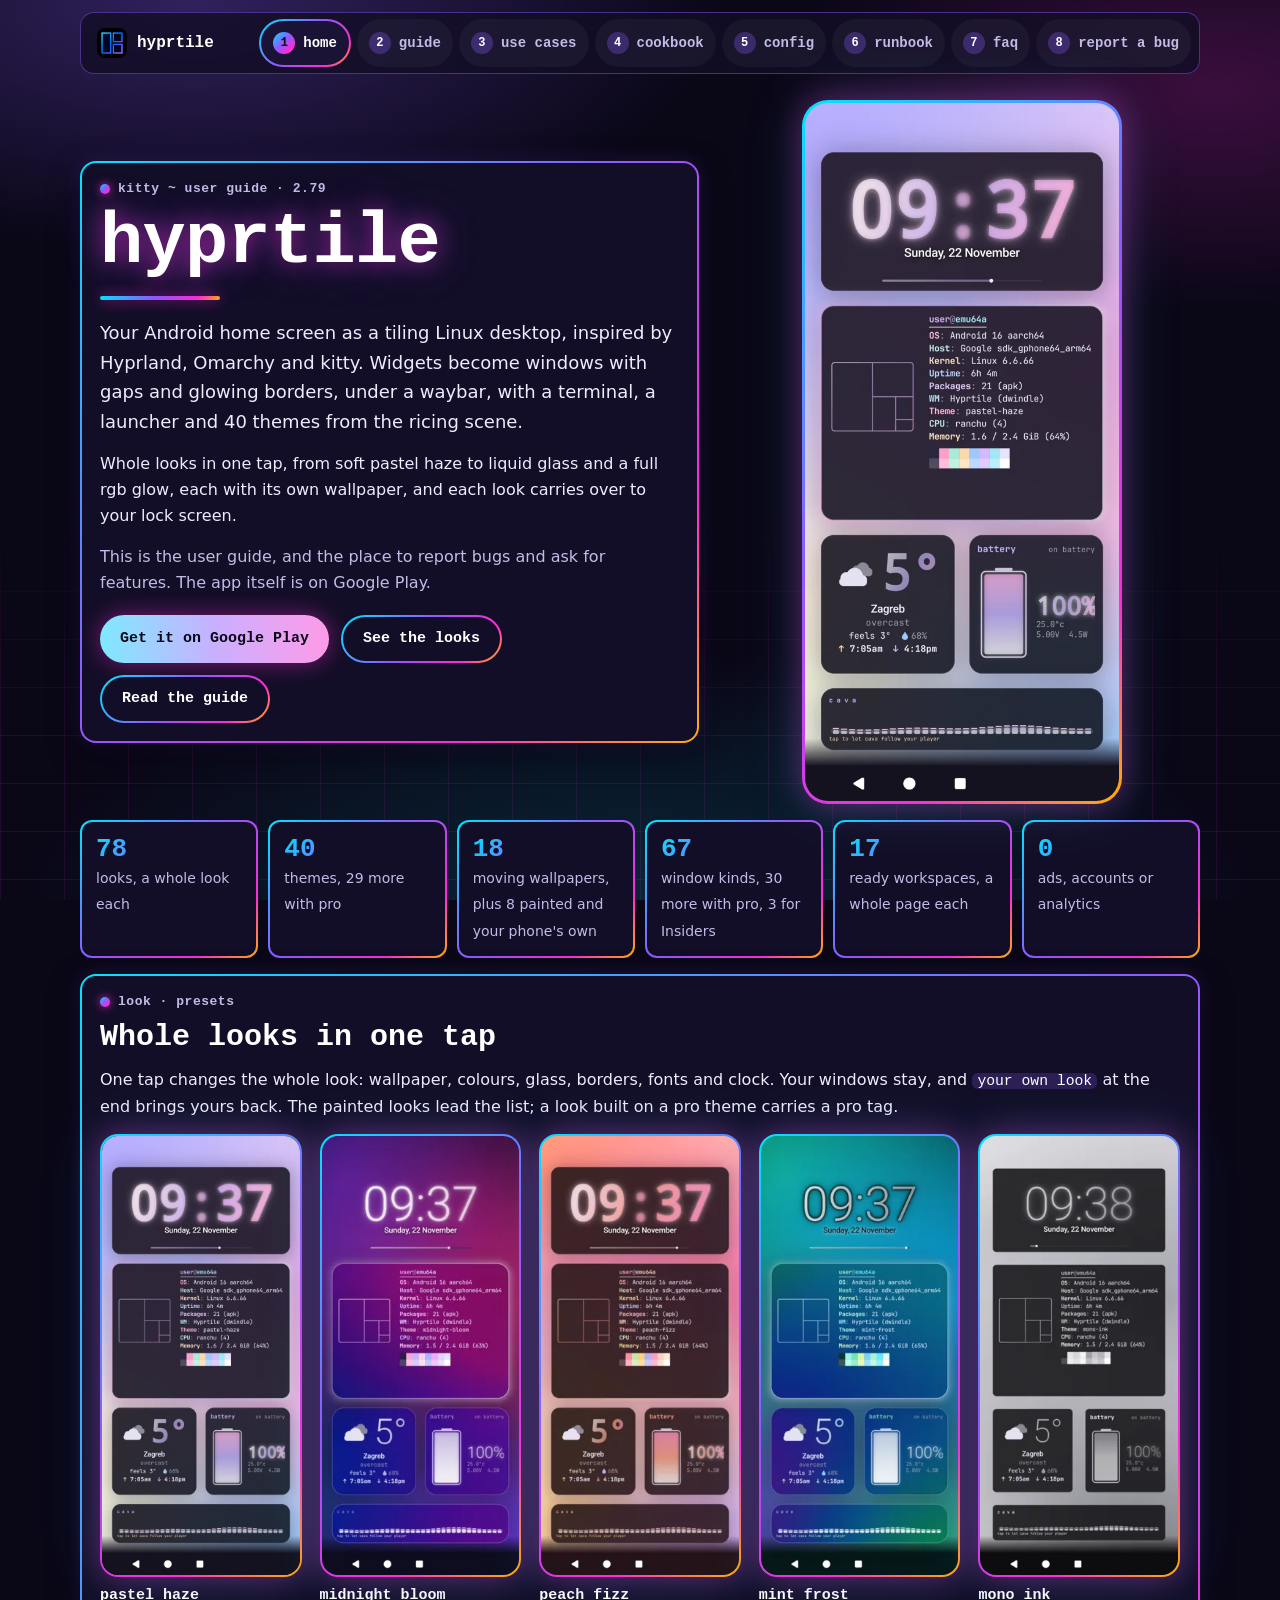
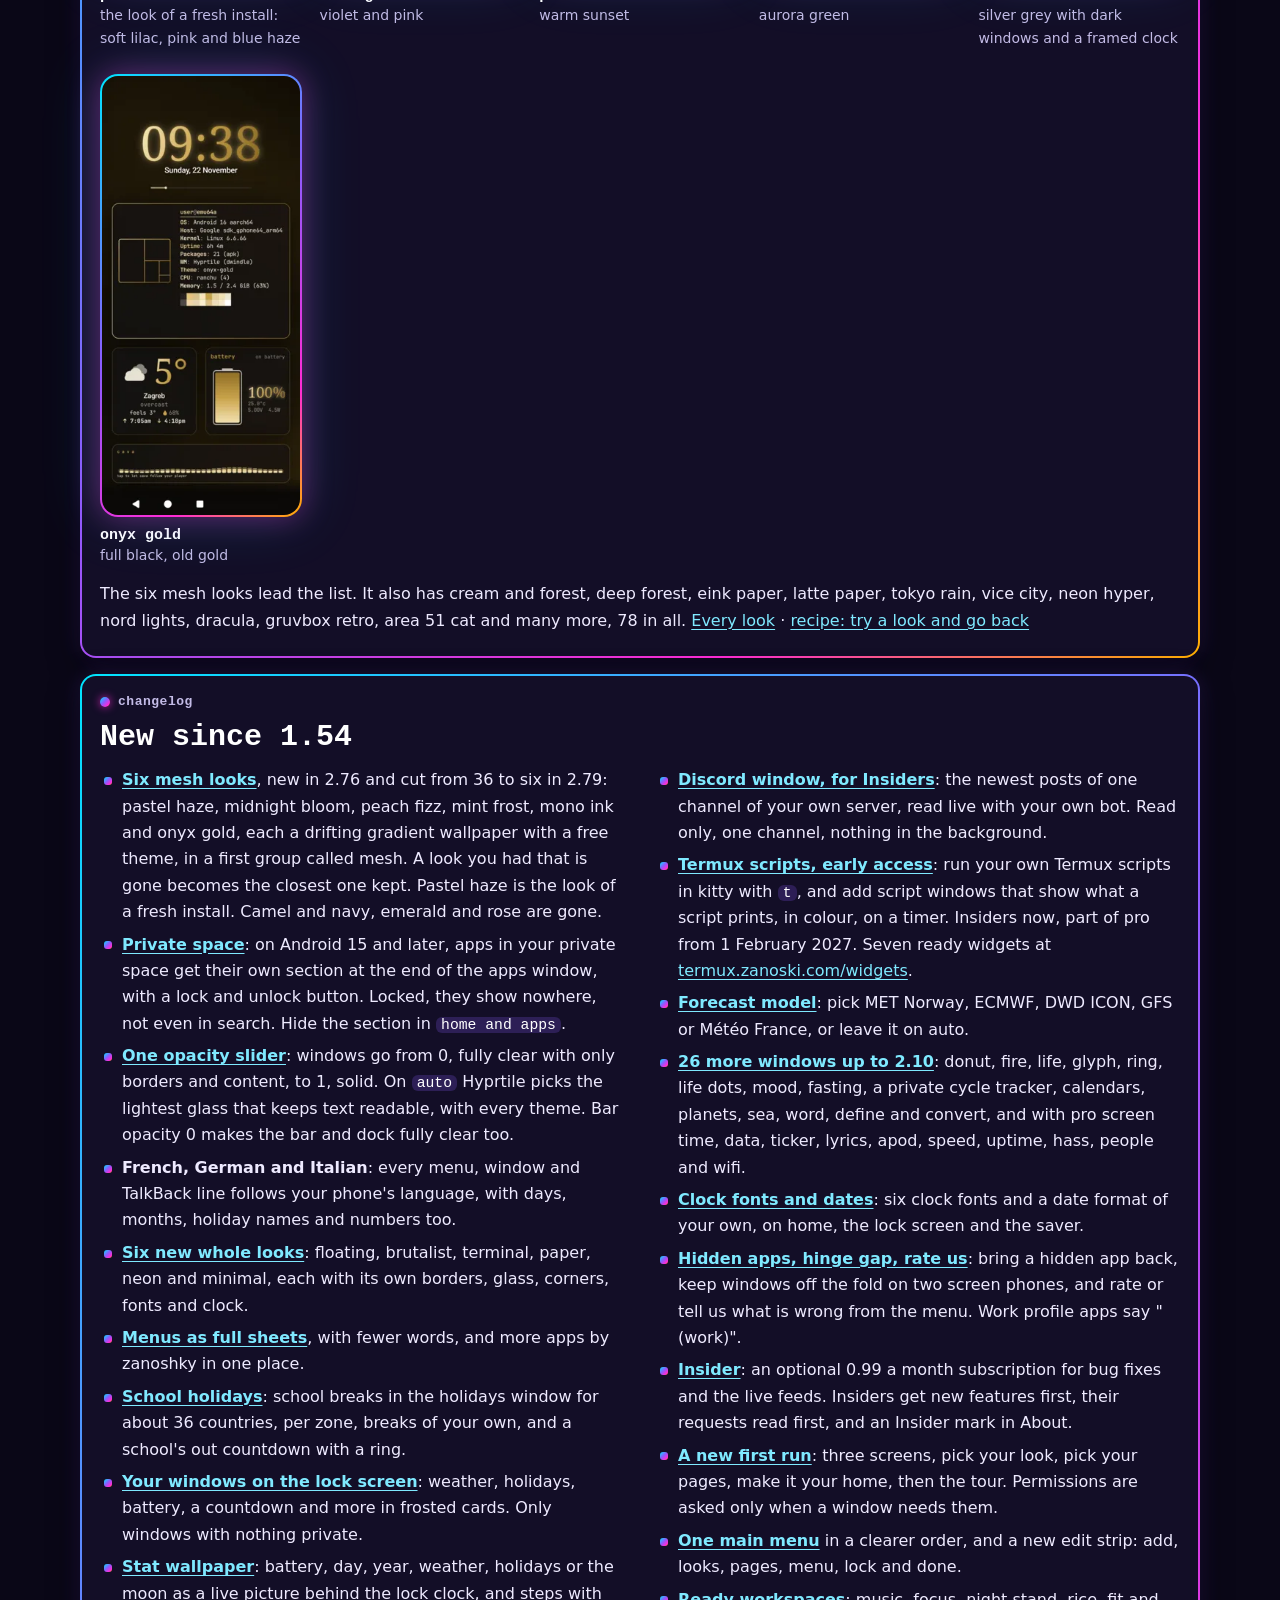
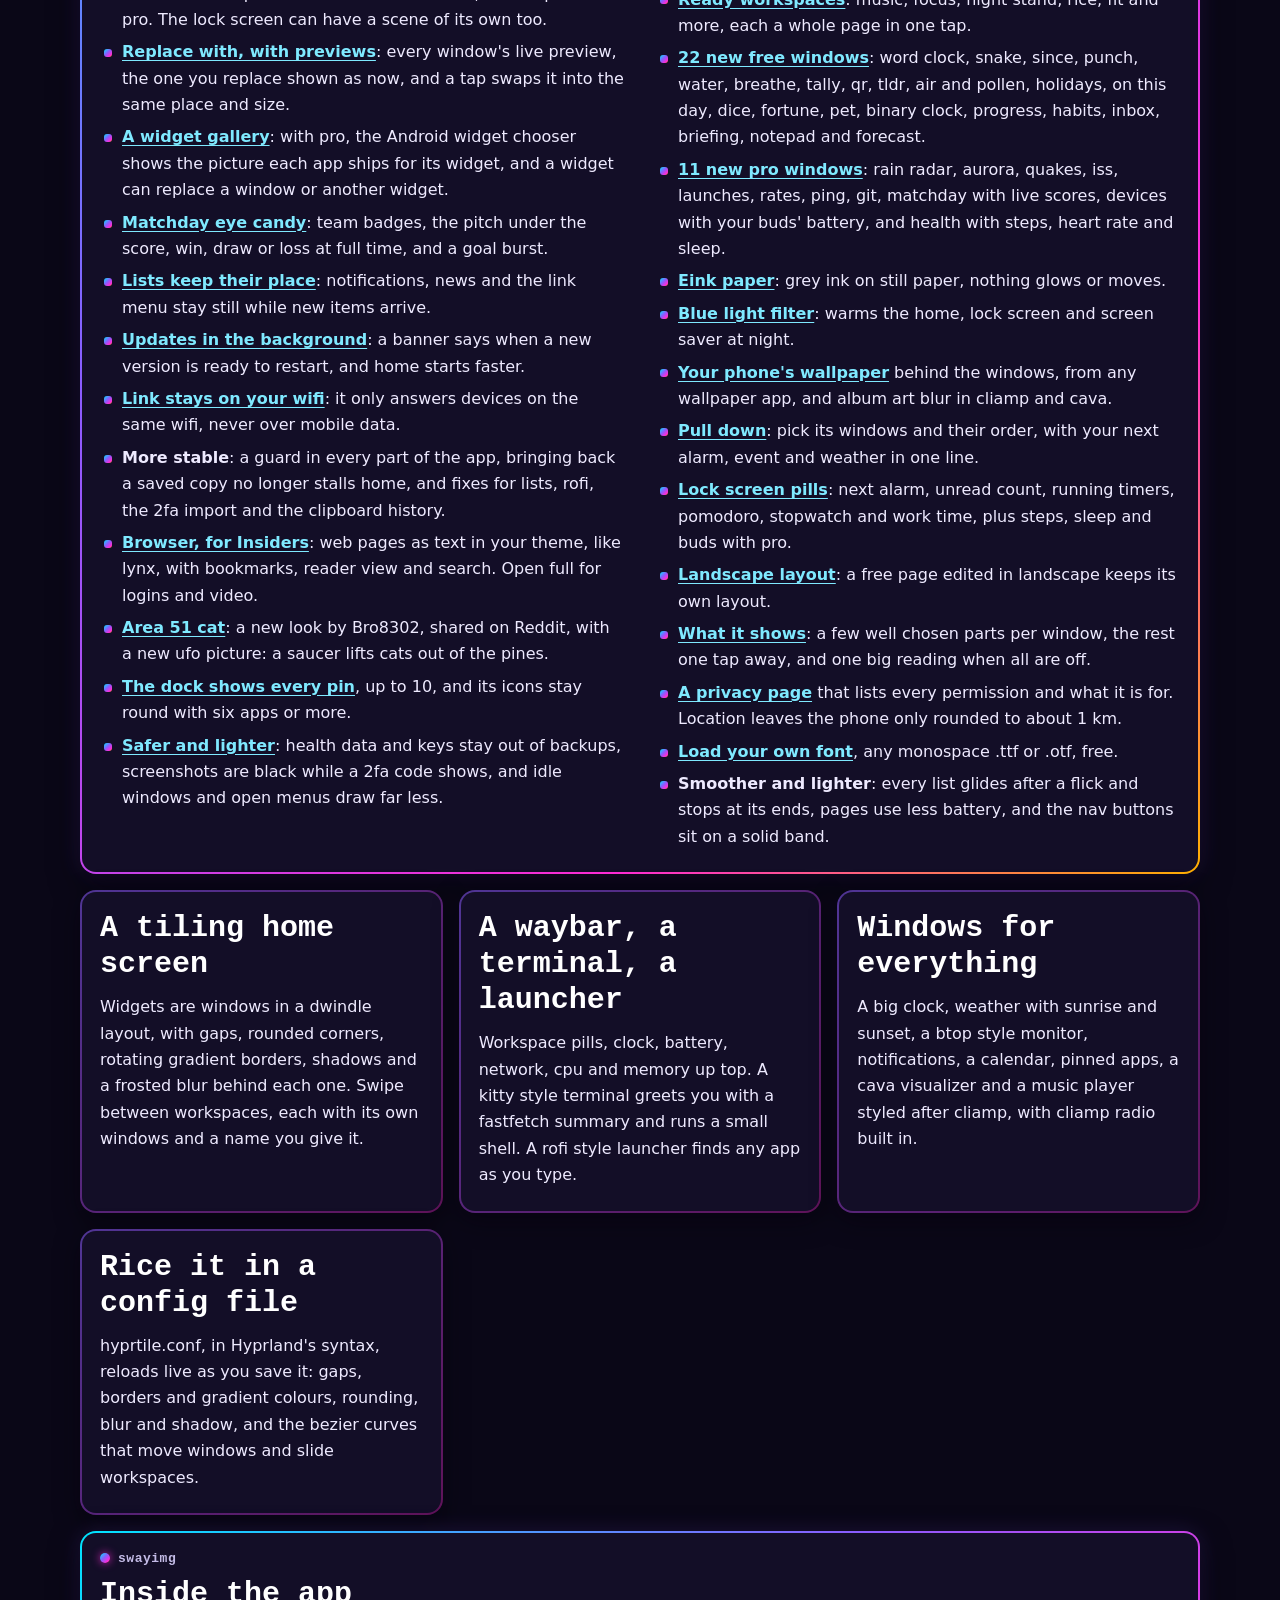
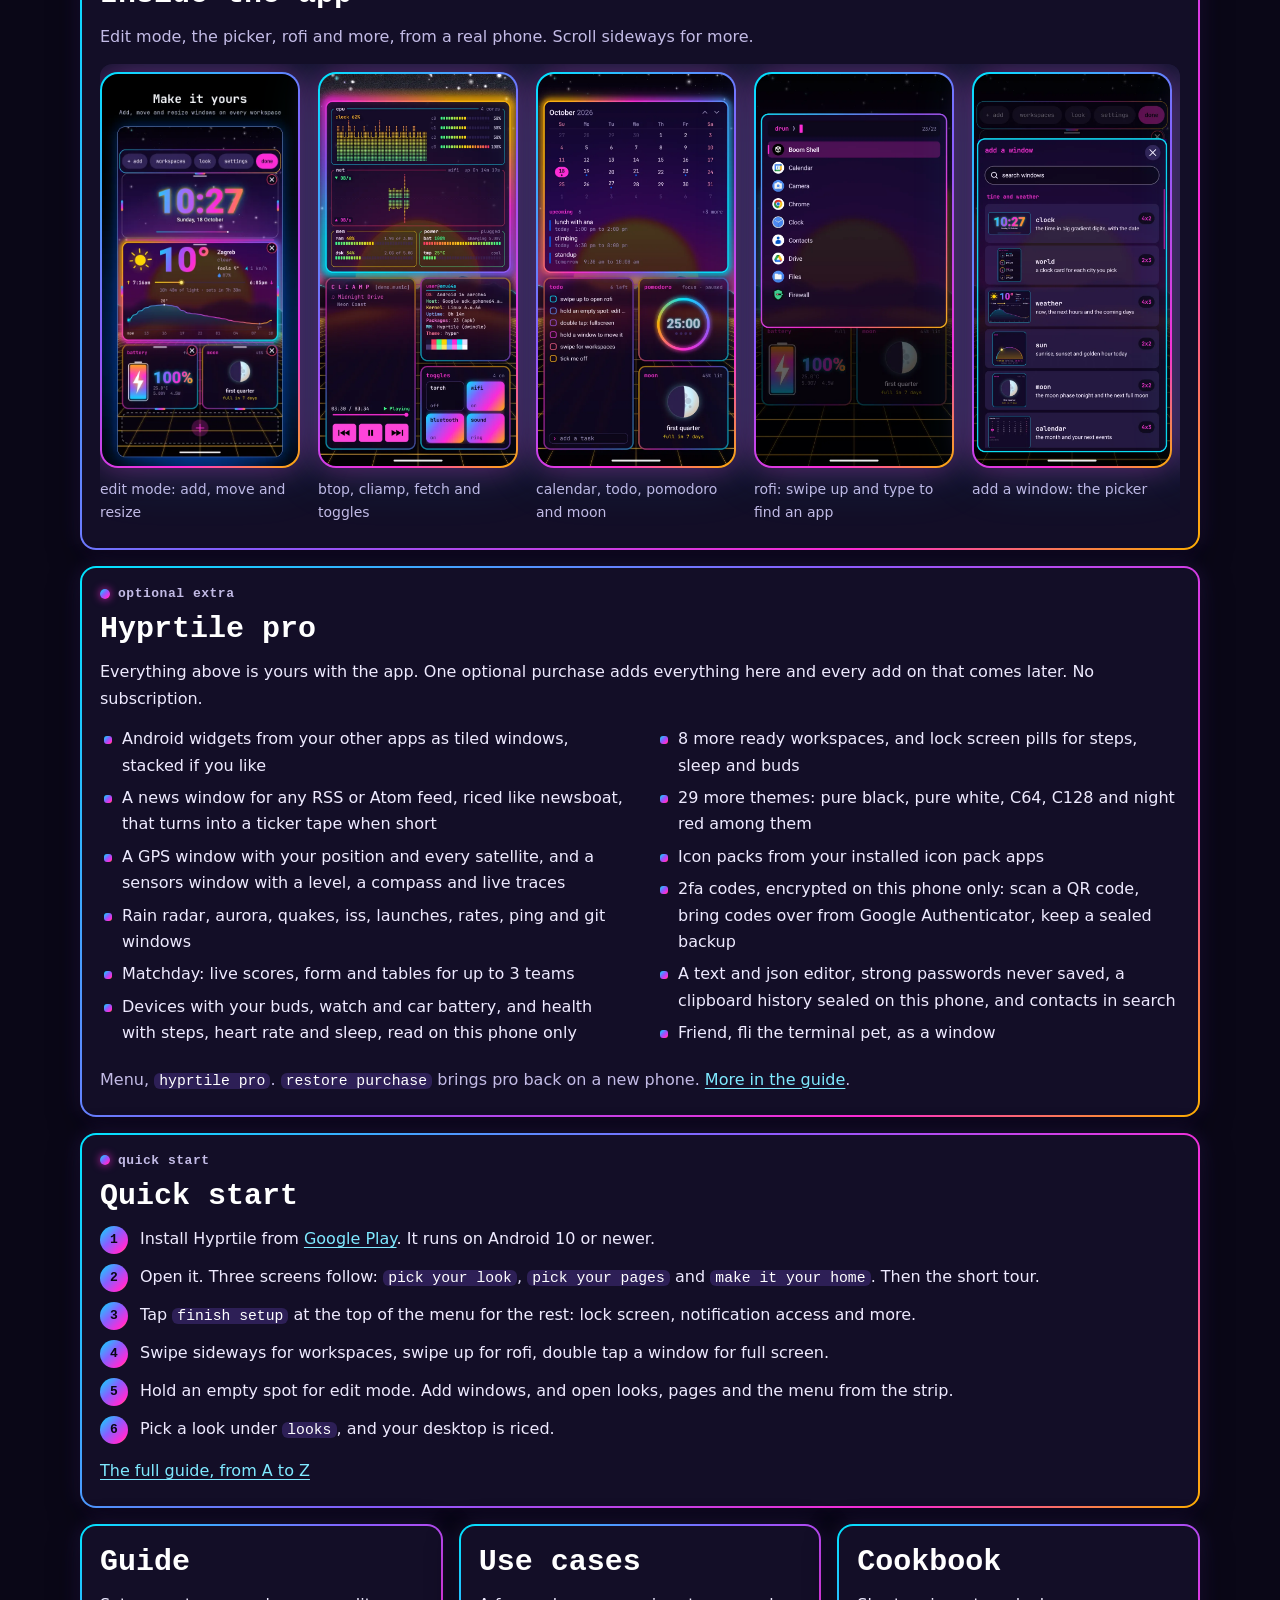
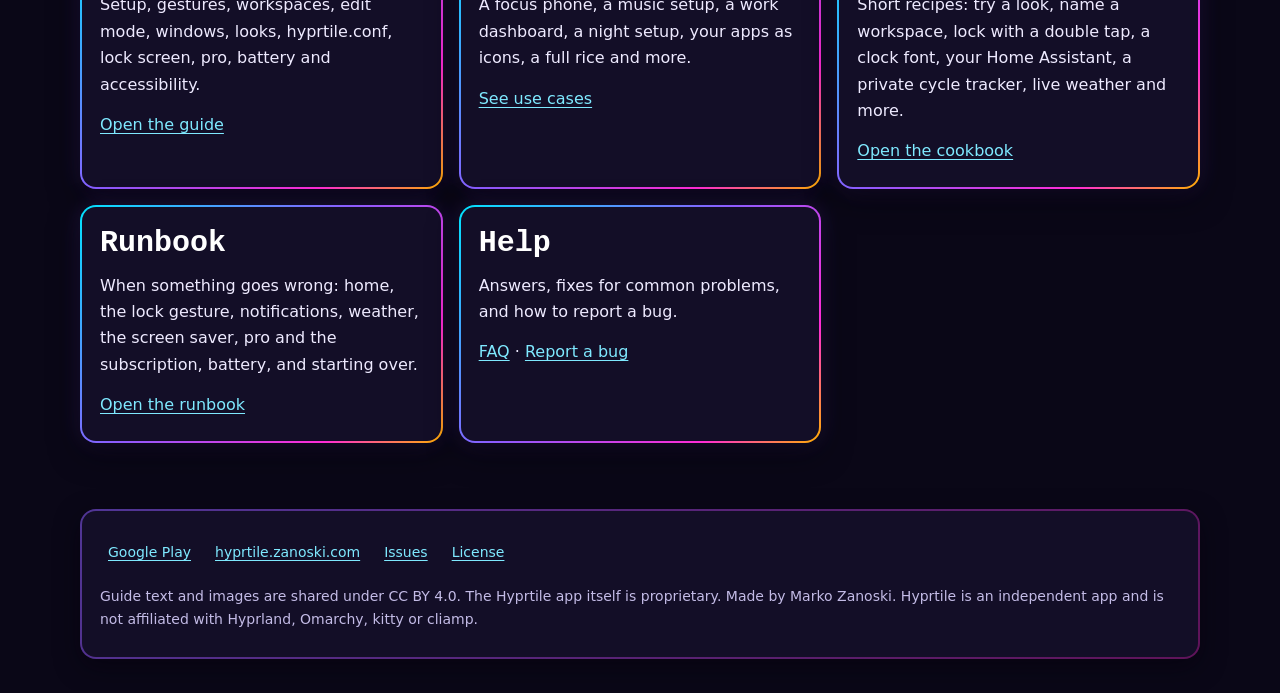
==== commit 195dbac8: "Guide: six mesh looks, 78 looks and 40 themes from 2.79 source, porcelain recipes now mono ink, vers" ====
--- a/docs/index.html
+++ b/docs/index.html
@@ -23,10 +23,10 @@
 
 <section class="hero" aria-labelledby="hero-h">
   <div class="tile">
-    <div class="title" aria-hidden="true">kitty ~ user guide · 2.76</div>
+    <div class="title" aria-hidden="true">kitty ~ user guide · 2.79</div>
     <h1 id="hero-h">hyprtile</h1>
     <div class="underline" aria-hidden="true"></div>
-    <p class="lede">Your Android home screen as a tiling Linux desktop, inspired by Hyprland, Omarchy and kitty. Widgets become windows with gaps and glowing borders, under a waybar, with a terminal, a launcher and 70 themes from the ricing scene.</p>
+    <p class="lede">Your Android home screen as a tiling Linux desktop, inspired by Hyprland, Omarchy and kitty. Widgets become windows with gaps and glowing borders, under a waybar, with a terminal, a launcher and 40 themes from the ricing scene.</p>
     <p>Whole looks in one tap, from soft pastel haze to liquid glass and a full rgb glow, each with its own wallpaper, and each look carries over to your lock screen.</p>
     <p class="dim">This is the user guide, and the place to report bugs and ask for features. The app itself is on Google Play.</p>
     <div class="actions">
@@ -40,8 +40,8 @@
 
 <section aria-label="Hyprtile in numbers">
 <ul class="stats">
-  <li><b>108</b><span>looks, a whole look each</span></li>
-  <li><b>70</b><span>themes, 29 more with pro</span></li>
+  <li><b>78</b><span>looks, a whole look each</span></li>
+  <li><b>40</b><span>themes, 29 more with pro</span></li>
   <li><b>18</b><span>moving wallpapers, plus 8 painted and your phone's own</span></li>
   <li><b>67</b><span>window kinds, 30 more with pro, 3 for Insiders</span></li>
   <li><b>17</b><span>ready workspaces, a whole page each</span></li>
@@ -54,22 +54,19 @@
 <p>One tap changes the whole look: wallpaper, colours, glass, borders, fonts and clock. Your windows stay, and <code>your own look</code> at the end brings yours back. The painted looks lead the list; a look built on a pro theme carries a pro tag.</p>
 <ul class="looks">
   <li><figure><div class="phone"><img src="img/look-pastel-haze-s.webp" srcset="img/look-pastel-haze-s.webp 270w, img/look-pastel-haze.webp 540w" sizes="(min-width: 1700px) 240px, (min-width: 700px) 190px, 45vw" width="540" height="1200" loading="lazy" alt="Pastel haze: a mesh look with a drifting gradient wallpaper and tiled windows."></div><figcaption><b>pastel haze</b>the look of a fresh install: soft lilac, pink and blue haze</figcaption></figure></li>
-  <li><figure><div class="phone"><img src="img/look-porcelain-s.webp" srcset="img/look-porcelain-s.webp 270w, img/look-porcelain.webp 540w" sizes="(min-width: 1700px) 240px, (min-width: 700px) 190px, 45vw" width="540" height="1200" loading="lazy" alt="Porcelain: a mesh look with a drifting gradient wallpaper and tiled windows."></div><figcaption><b>porcelain</b>full white, pearl and gold</figcaption></figure></li>
+  <li><figure><div class="phone"><img src="img/look-midnight-bloom-s.webp" srcset="img/look-midnight-bloom-s.webp 270w, img/look-midnight-bloom.webp 540w" sizes="(min-width: 1700px) 240px, (min-width: 700px) 190px, 45vw" width="540" height="1200" loading="lazy" alt="Midnight bloom: a mesh look with a drifting gradient wallpaper and tiled windows."></div><figcaption><b>midnight bloom</b>violet and pink</figcaption></figure></li>
+  <li><figure><div class="phone"><img src="img/look-peach-fizz-s.webp" srcset="img/look-peach-fizz-s.webp 270w, img/look-peach-fizz.webp 540w" sizes="(min-width: 1700px) 240px, (min-width: 700px) 190px, 45vw" width="540" height="1200" loading="lazy" alt="Peach fizz: a mesh look with a drifting gradient wallpaper and tiled windows."></div><figcaption><b>peach fizz</b>warm sunset</figcaption></figure></li>
+  <li><figure><div class="phone"><img src="img/look-mint-frost-s.webp" srcset="img/look-mint-frost-s.webp 270w, img/look-mint-frost.webp 540w" sizes="(min-width: 1700px) 240px, (min-width: 700px) 190px, 45vw" width="540" height="1200" loading="lazy" alt="Mint frost: a mesh look with a drifting gradient wallpaper and tiled windows."></div><figcaption><b>mint frost</b>aurora green</figcaption></figure></li>
+  <li><figure><div class="phone"><img src="img/look-mono-ink-s.webp" srcset="img/look-mono-ink-s.webp 270w, img/look-mono-ink.webp 540w" sizes="(min-width: 1700px) 240px, (min-width: 700px) 190px, 45vw" width="540" height="1200" loading="lazy" alt="Mono ink: a mesh look with a drifting gradient wallpaper and tiled windows."></div><figcaption><b>mono ink</b>silver grey with dark windows and a framed clock</figcaption></figure></li>
   <li><figure><div class="phone"><img src="img/look-onyx-gold-s.webp" srcset="img/look-onyx-gold-s.webp 270w, img/look-onyx-gold.webp 540w" sizes="(min-width: 1700px) 240px, (min-width: 700px) 190px, 45vw" width="540" height="1200" loading="lazy" alt="Onyx gold: a mesh look with a drifting gradient wallpaper and tiled windows."></div><figcaption><b>onyx gold</b>full black, old gold</figcaption></figure></li>
-  <li><figure><div class="phone"><img src="img/look-midnight-bloom-s.webp" srcset="img/look-midnight-bloom-s.webp 270w, img/look-midnight-bloom.webp 540w" sizes="(min-width: 1700px) 240px, (min-width: 700px) 190px, 45vw" width="540" height="1200" loading="lazy" alt="Midnight bloom: a mesh look with a drifting gradient wallpaper and tiled windows."></div><figcaption><b>midnight bloom</b>violet and pink</figcaption></figure></li>
-  <li><figure><div class="phone"><img src="img/look-neon-tokyo-s.webp" srcset="img/look-neon-tokyo-s.webp 270w, img/look-neon-tokyo.webp 540w" sizes="(min-width: 1700px) 240px, (min-width: 700px) 190px, 45vw" width="540" height="1200" loading="lazy" alt="Neon tokyo: a mesh look with a drifting gradient wallpaper and tiled windows."></div><figcaption><b>neon tokyo</b>city neon</figcaption></figure></li>
-  <li><figure><div class="phone"><img src="img/look-mint-frost-s.webp" srcset="img/look-mint-frost-s.webp 270w, img/look-mint-frost.webp 540w" sizes="(min-width: 1700px) 240px, (min-width: 700px) 190px, 45vw" width="540" height="1200" loading="lazy" alt="Mint frost: a mesh look with a drifting gradient wallpaper and tiled windows."></div><figcaption><b>mint frost</b>aurora green</figcaption></figure></li>
-  <li><figure><div class="phone"><img src="img/look-peach-fizz-s.webp" srcset="img/look-peach-fizz-s.webp 270w, img/look-peach-fizz.webp 540w" sizes="(min-width: 1700px) 240px, (min-width: 700px) 190px, 45vw" width="540" height="1200" loading="lazy" alt="Peach fizz: a mesh look with a drifting gradient wallpaper and tiled windows."></div><figcaption><b>peach fizz</b>warm sunset</figcaption></figure></li>
-  <li><figure><div class="phone"><img src="img/look-cobalt-s.webp" srcset="img/look-cobalt-s.webp 270w, img/look-cobalt.webp 540w" sizes="(min-width: 1700px) 240px, (min-width: 700px) 190px, 45vw" width="540" height="1200" loading="lazy" alt="Cobalt: a mesh look with a drifting gradient wallpaper and tiled windows."></div><figcaption><b>cobalt</b>electric blue</figcaption></figure></li>
-  <li><figure><div class="phone"><img src="img/look-northern-lights-s.webp" srcset="img/look-northern-lights-s.webp 270w, img/look-northern-lights.webp 540w" sizes="(min-width: 1700px) 240px, (min-width: 700px) 190px, 45vw" width="540" height="1200" loading="lazy" alt="Northern lights: a mesh look with a drifting gradient wallpaper and tiled windows."></div><figcaption><b>northern lights</b>green and magenta</figcaption></figure></li>
-</ul>
-<p>The 36 mesh looks lead the list. It also has cream and forest, deep forest, eink paper, latte paper, tokyo rain, vice city, neon hyper, nord lights, dracula, gruvbox retro, area 51 cat and many more, 108 in all. <a href="guide.html#presets">Every look</a> · <a href="cookbook.html#preset">recipe: try a look and go back</a></p>
+</ul>
+<p>The six mesh looks lead the list. It also has cream and forest, deep forest, eink paper, latte paper, tokyo rain, vice city, neon hyper, nord lights, dracula, gruvbox retro, area 51 cat and many more, 78 in all. <a href="guide.html#presets">Every look</a> · <a href="cookbook.html#preset">recipe: try a look and go back</a></p>
 </section>
 
 <section class="tile" id="new" aria-labelledby="new-h"><div class="title" aria-hidden="true">changelog</div><h2 id="new-h">New since 1.54</h2>
 
 <ul class="dots cols">
-  <li><a href="guide.html#presets"><b>36 mesh looks</b></a>, new in 2.76: a drifting gradient wallpaper with a free theme and a look for each, in a new first group called mesh. Pastel haze is the look of a fresh install. Camel and navy, emerald and rose are gone.</li>
+  <li><a href="guide.html#presets"><b>Six mesh looks</b></a>, new in 2.76 and cut from 36 to six in 2.79: pastel haze, midnight bloom, peach fizz, mint frost, mono ink and onyx gold, each a drifting gradient wallpaper with a free theme, in a first group called mesh. A look you had that is gone becomes the closest one kept. Pastel haze is the look of a fresh install. Camel and navy, emerald and rose are gone.</li>
   <li><a href="guide.html#windows"><b>Private space</b></a>: on Android 15 and later, apps in your private space get their own section at the end of the apps window, with a lock and unlock button. Locked, they show nowhere, not even in search. Hide the section in <code>home and apps</code>.</li>
   <li><a href="guide.html#settings"><b>One opacity slider</b></a>: windows go from 0, fully clear with only borders and content, to 1, solid. On <code>auto</code> Hyprtile picks the lightest glass that keeps text readable, with every theme. Bar opacity 0 makes the bar and dock fully clear too.</li>
   <li><b>French, German and Italian</b>: every menu, window and TalkBack line follows your phone's language, with days, months, holiday names and numbers too.</li>
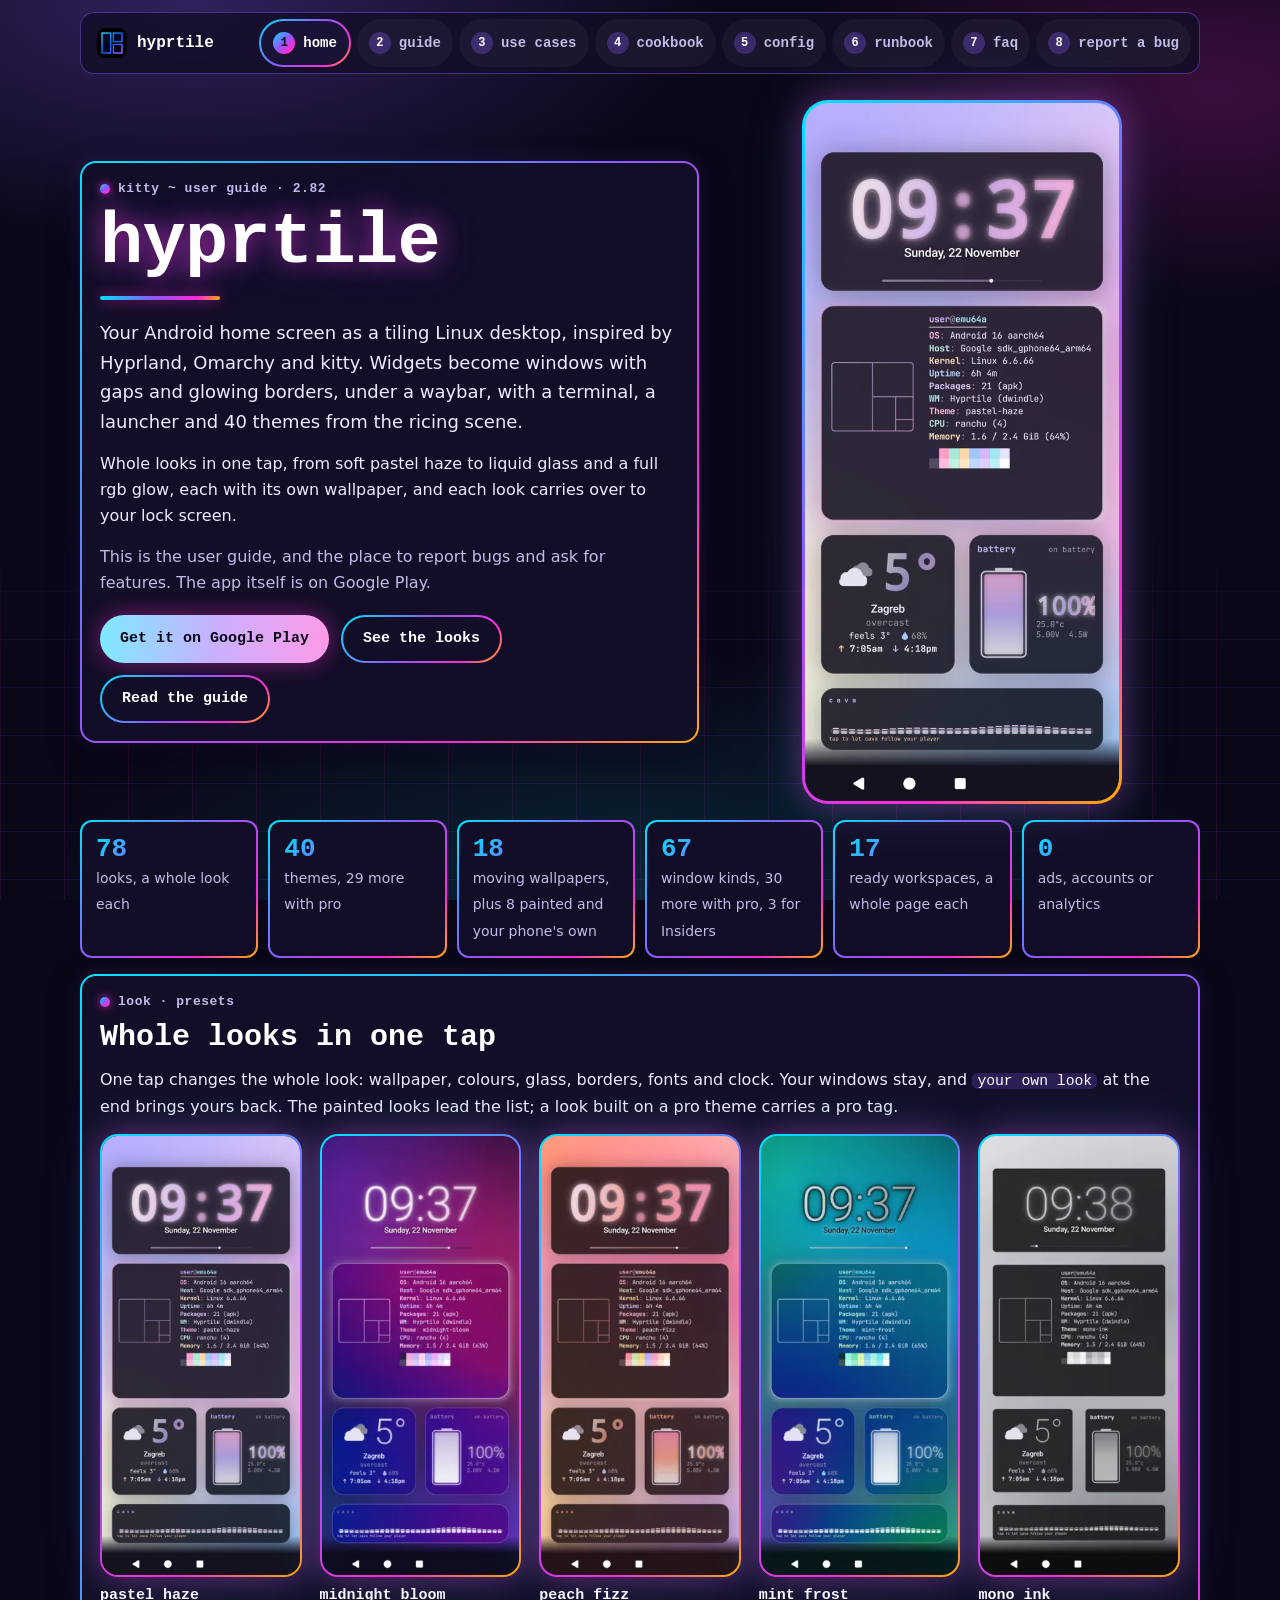
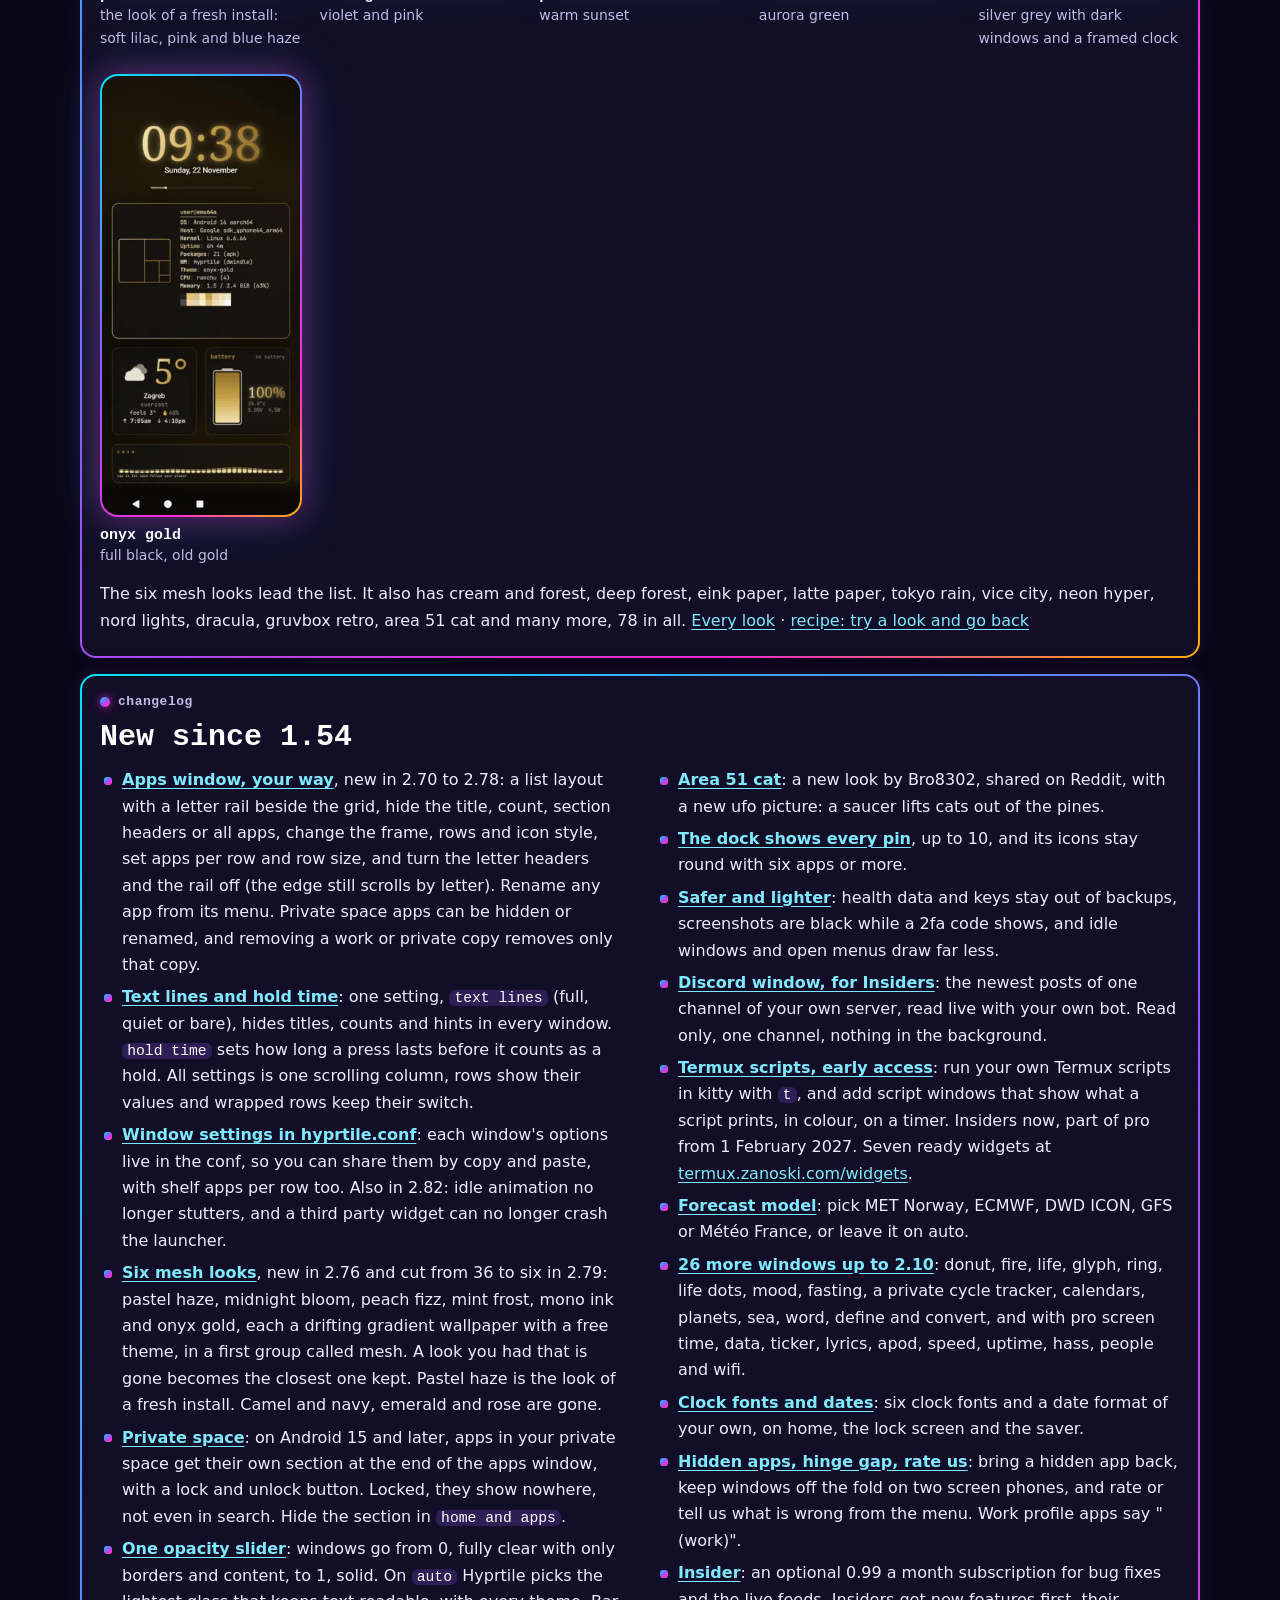
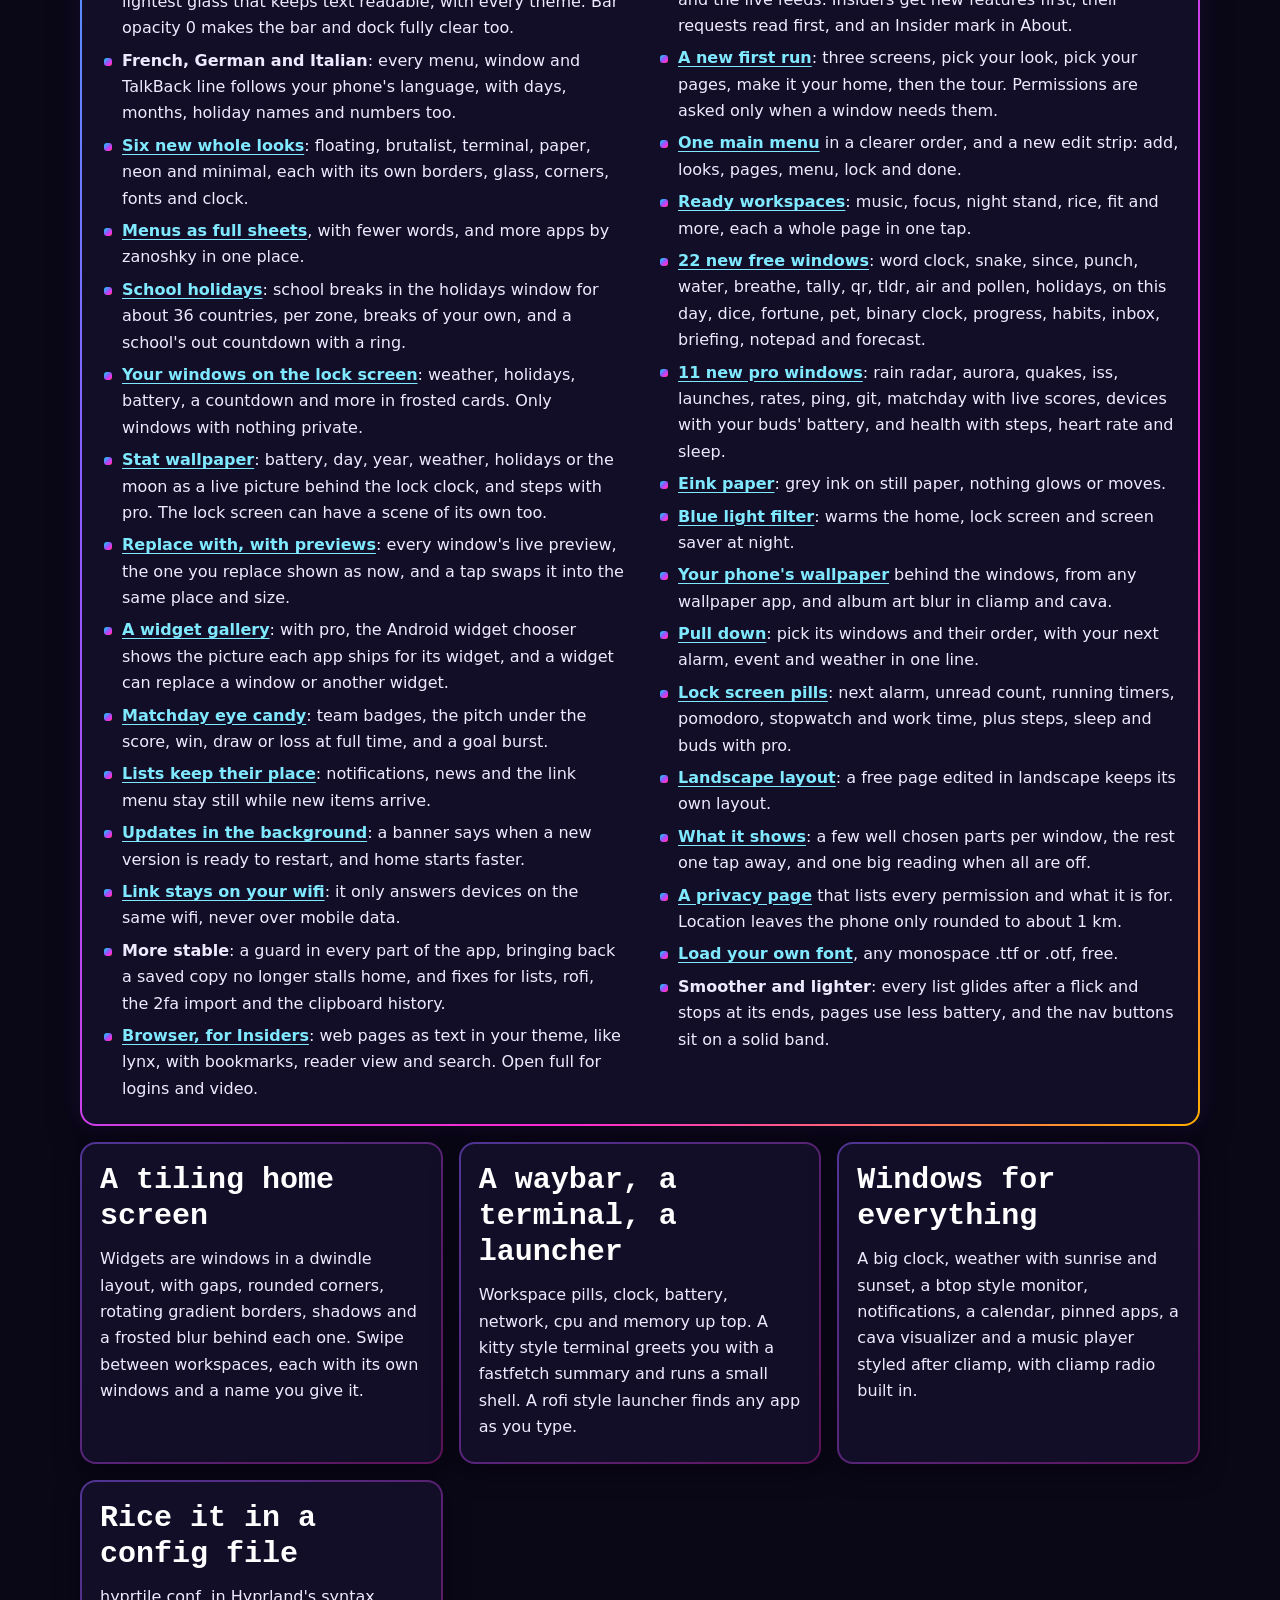
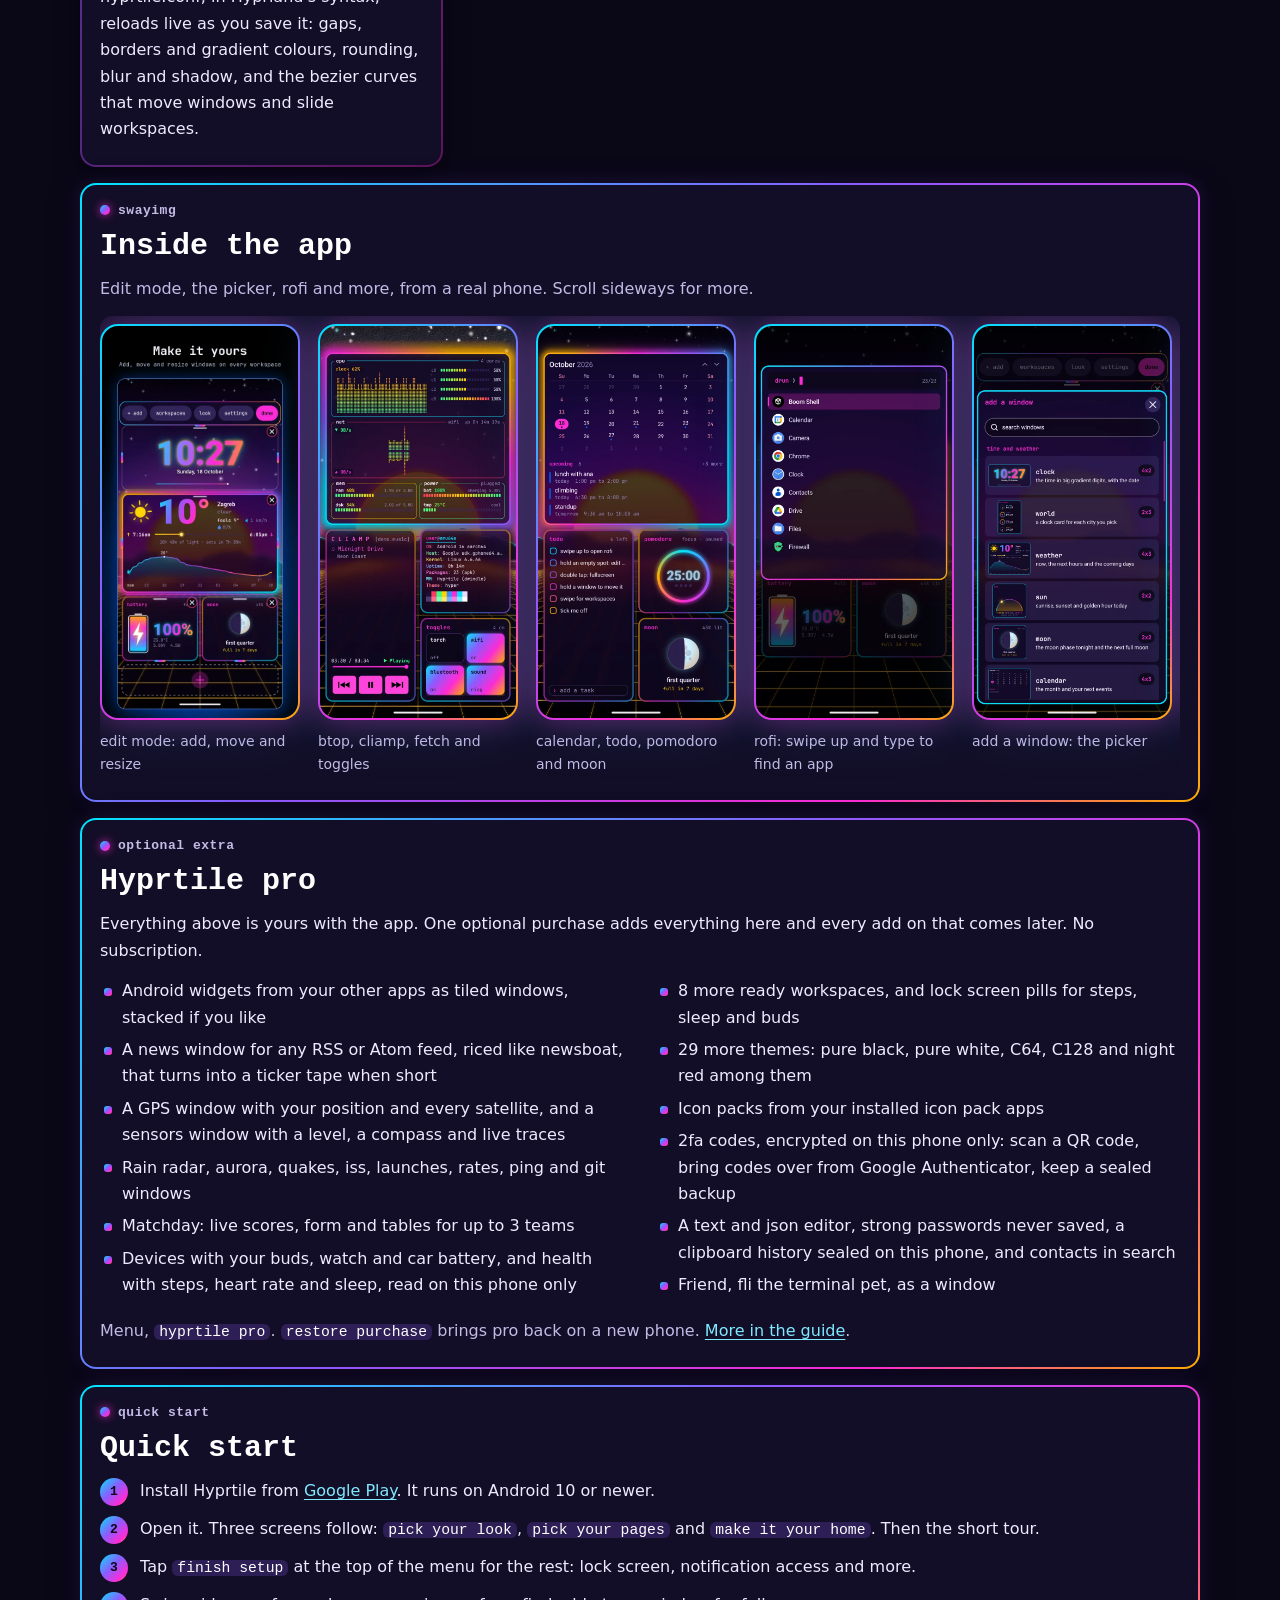
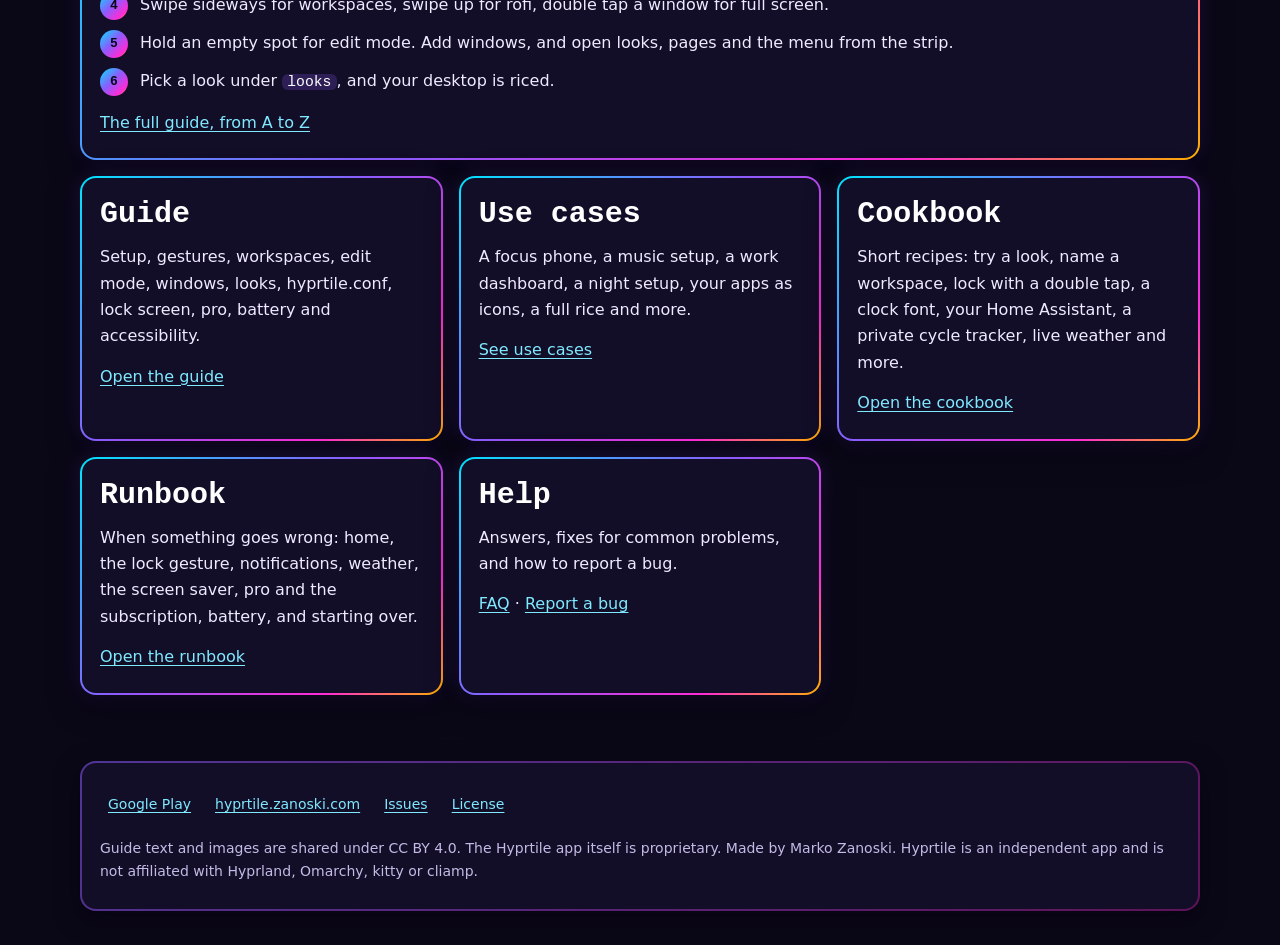
==== commit 6257d2cf: "Guide for Hyprtile 2.82: apps window list and letter rail, rename, text lines, hold time, window set" ====
--- a/docs/index.html
+++ b/docs/index.html
@@ -23,7 +23,7 @@
 
 <section class="hero" aria-labelledby="hero-h">
   <div class="tile">
-    <div class="title" aria-hidden="true">kitty ~ user guide · 2.79</div>
+    <div class="title" aria-hidden="true">kitty ~ user guide · 2.82</div>
     <h1 id="hero-h">hyprtile</h1>
     <div class="underline" aria-hidden="true"></div>
     <p class="lede">Your Android home screen as a tiling Linux desktop, inspired by Hyprland, Omarchy and kitty. Widgets become windows with gaps and glowing borders, under a waybar, with a terminal, a launcher and 40 themes from the ricing scene.</p>
@@ -66,6 +66,9 @@
 <section class="tile" id="new" aria-labelledby="new-h"><div class="title" aria-hidden="true">changelog</div><h2 id="new-h">New since 1.54</h2>
 
 <ul class="dots cols">
+  <li><a href="guide.html#appswin"><b>Apps window, your way</b></a>, new in 2.70 to 2.78: a list layout with a letter rail beside the grid, hide the title, count, section headers or all apps, change the frame, rows and icon style, set apps per row and row size, and turn the letter headers and the rail off (the edge still scrolls by letter). Rename any app from its menu. Private space apps can be hidden or renamed, and removing a work or private copy removes only that copy.</li>
+  <li><a href="guide.html#textlines"><b>Text lines and hold time</b></a>: one setting, <code>text lines</code> (full, quiet or bare), hides titles, counts and hints in every window. <code>hold time</code> sets how long a press lasts before it counts as a hold. All settings is one scrolling column, rows show their values and wrapped rows keep their switch.</li>
+  <li><a href="guide.html#conf"><b>Window settings in hyprtile.conf</b></a>: each window's options live in the conf, so you can share them by copy and paste, with shelf apps per row too. Also in 2.82: idle animation no longer stutters, and a third party widget can no longer crash the launcher.</li>
   <li><a href="guide.html#presets"><b>Six mesh looks</b></a>, new in 2.76 and cut from 36 to six in 2.79: pastel haze, midnight bloom, peach fizz, mint frost, mono ink and onyx gold, each a drifting gradient wallpaper with a free theme, in a first group called mesh. A look you had that is gone becomes the closest one kept. Pastel haze is the look of a fresh install. Camel and navy, emerald and rose are gone.</li>
   <li><a href="guide.html#windows"><b>Private space</b></a>: on Android 15 and later, apps in your private space get their own section at the end of the apps window, with a lock and unlock button. Locked, they show nowhere, not even in search. Hide the section in <code>home and apps</code>.</li>
   <li><a href="guide.html#settings"><b>One opacity slider</b></a>: windows go from 0, fully clear with only borders and content, to 1, solid. On <code>auto</code> Hyprtile picks the lightest glass that keeps text readable, with every theme. Bar opacity 0 makes the bar and dock fully clear too.</li>
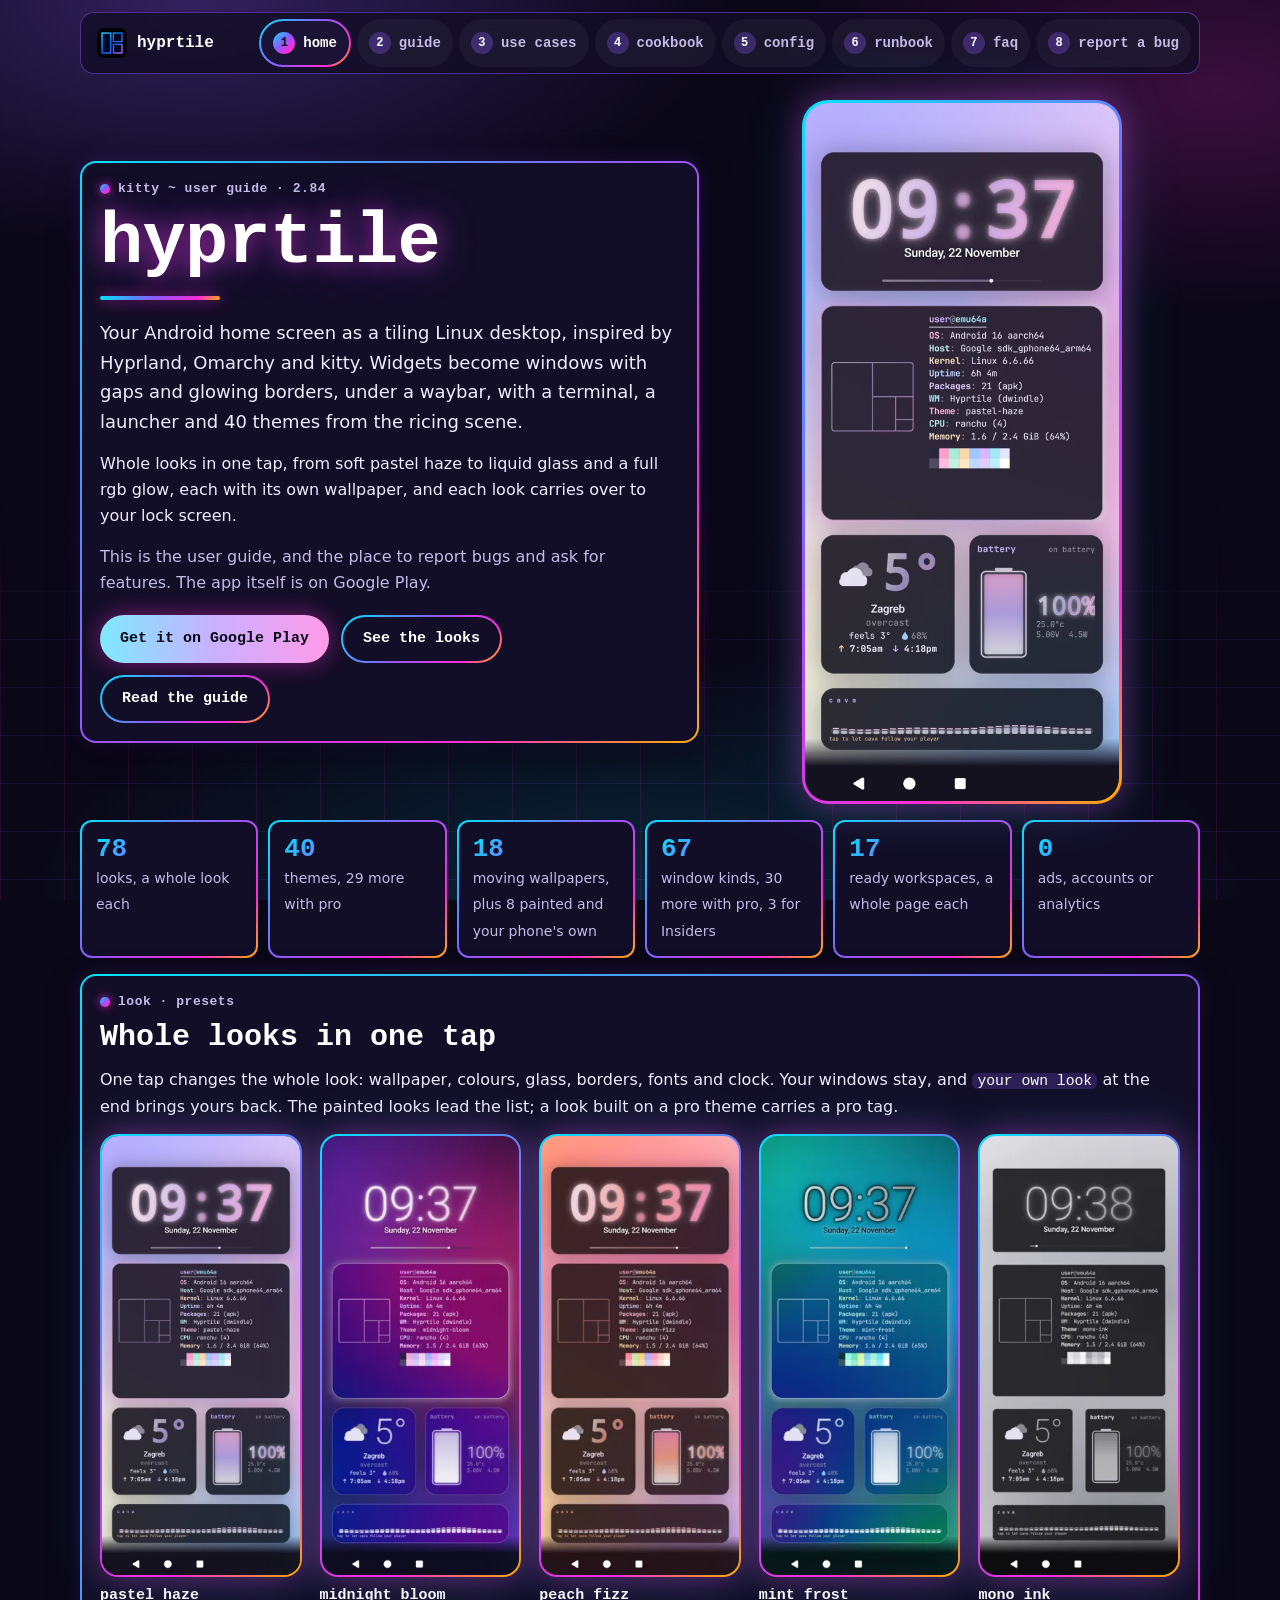
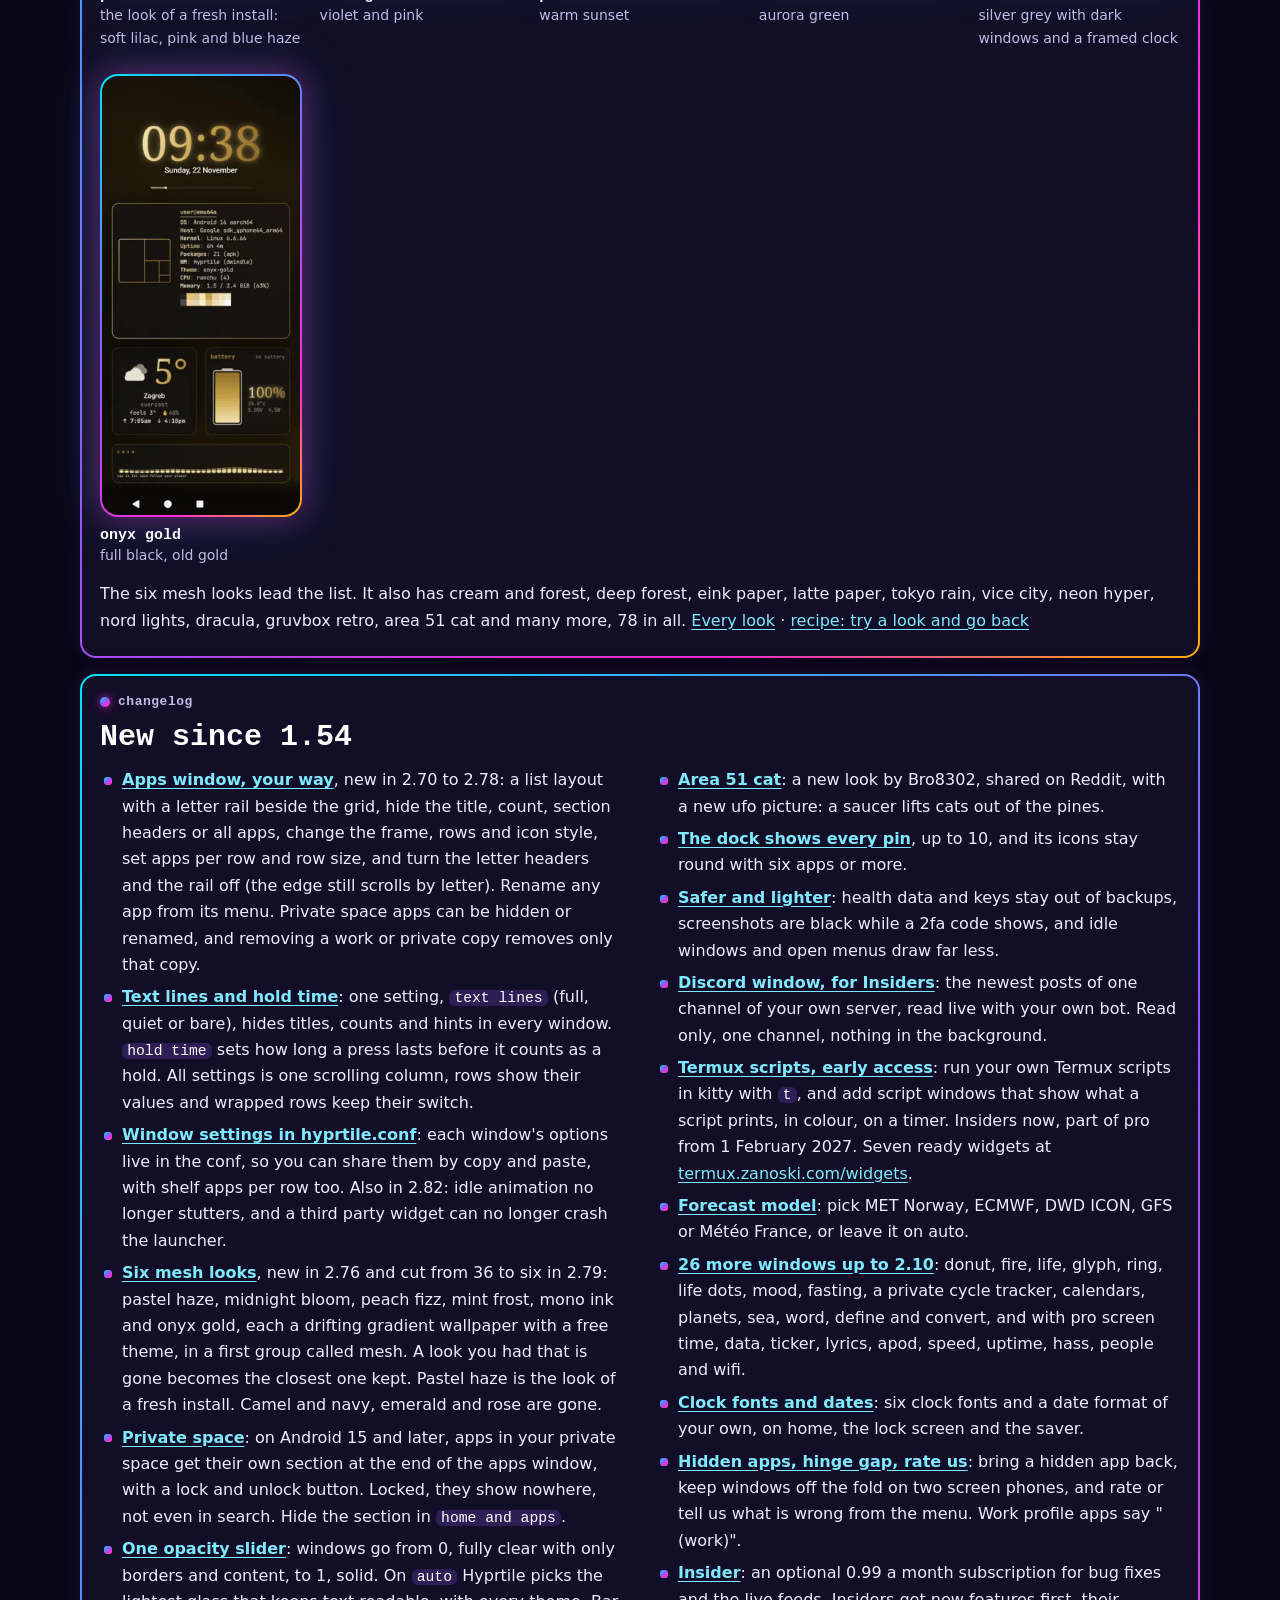
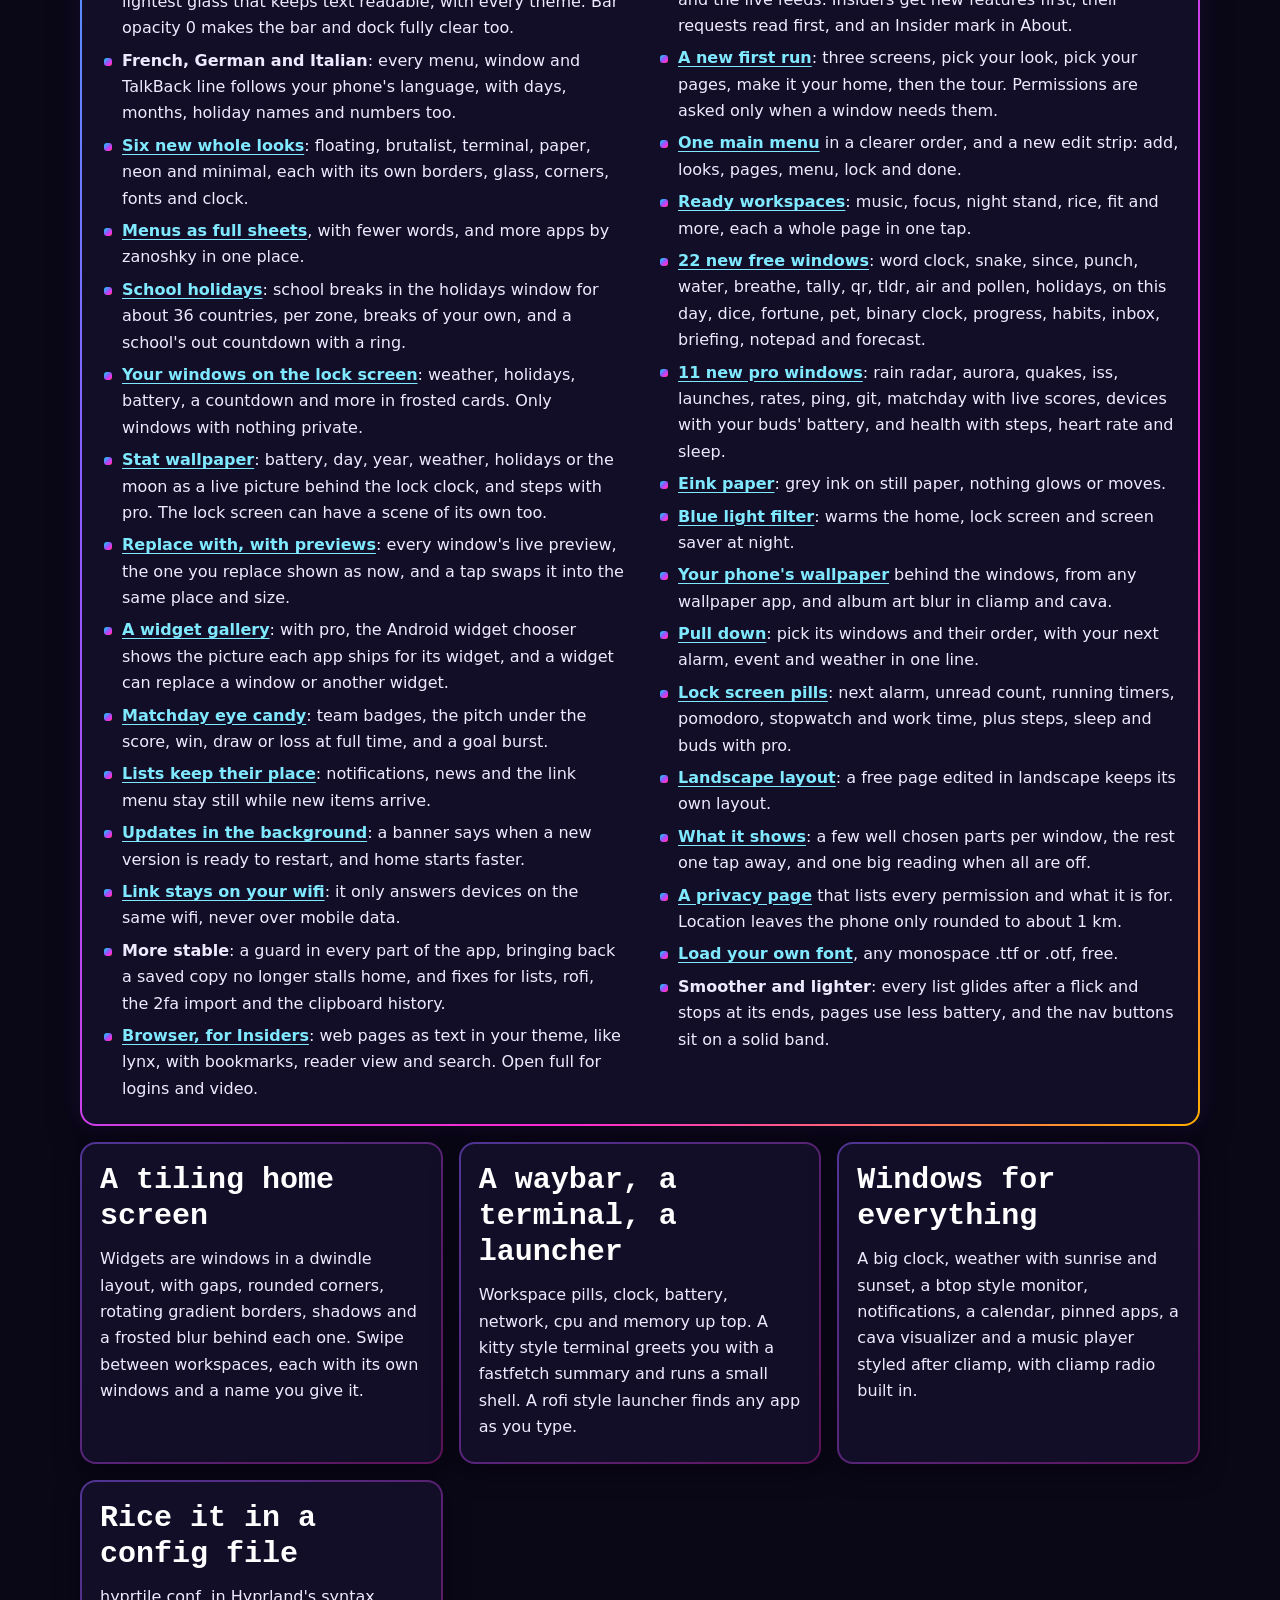
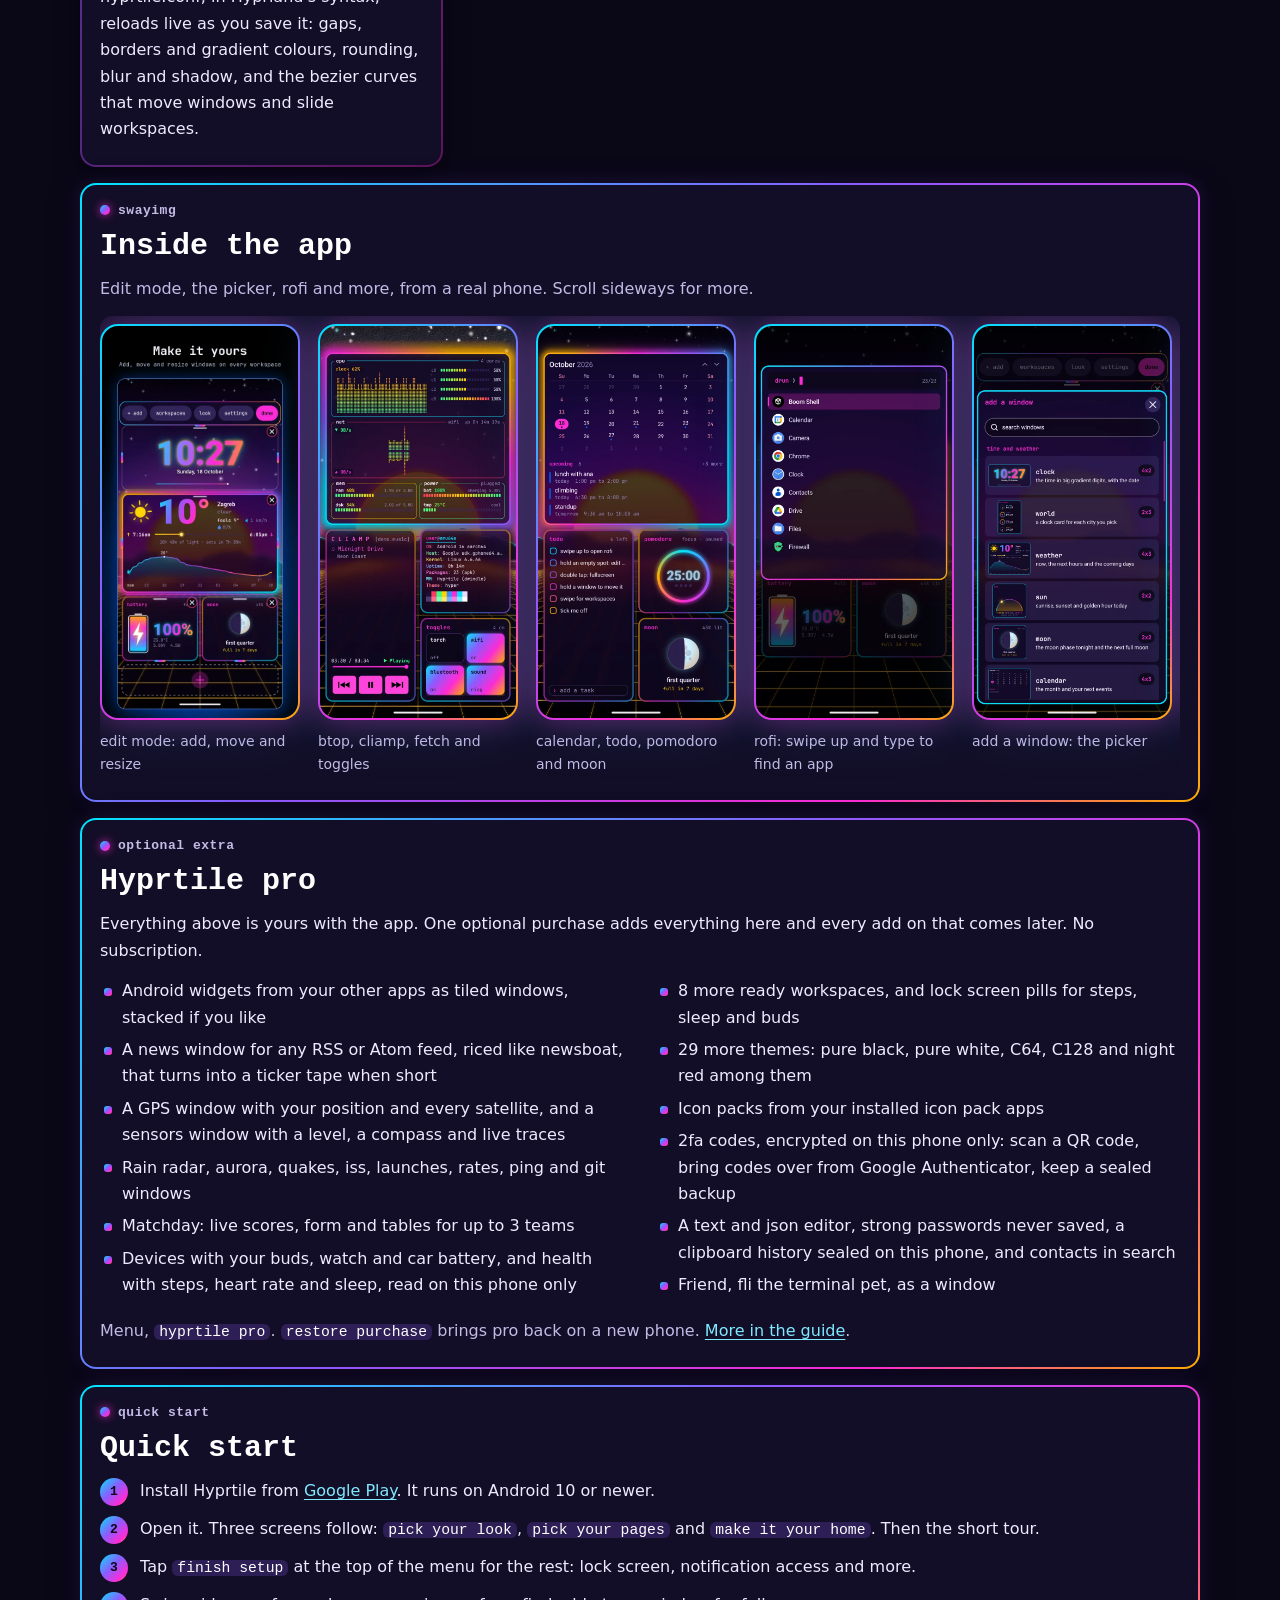
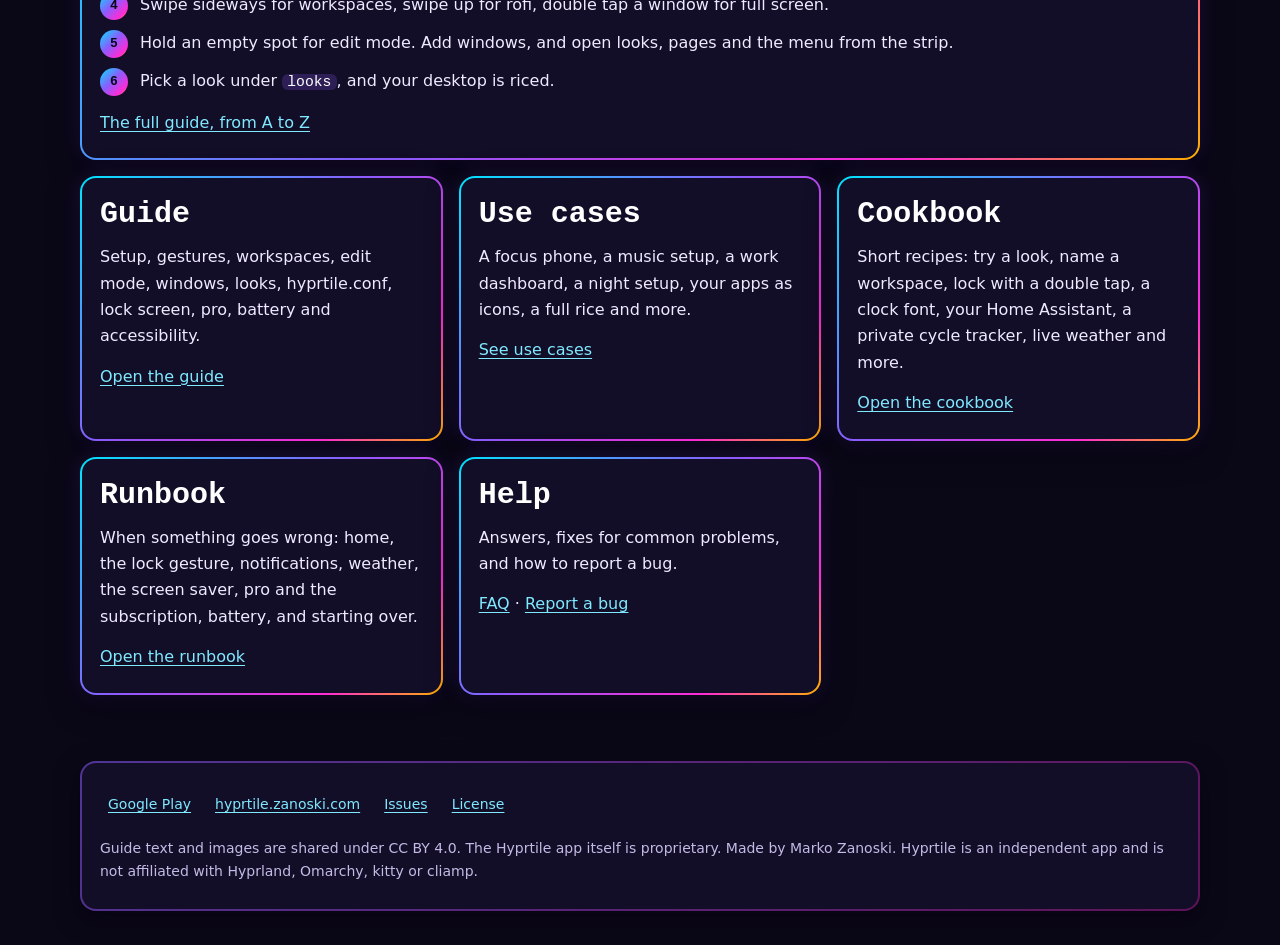
==== commit 86a145bb: "Guide: custom gradient wallpaper from hyprtile.conf, faq, version 2.84" ====
--- a/docs/index.html
+++ b/docs/index.html
@@ -23,7 +23,7 @@
 
 <section class="hero" aria-labelledby="hero-h">
   <div class="tile">
-    <div class="title" aria-hidden="true">kitty ~ user guide · 2.82</div>
+    <div class="title" aria-hidden="true">kitty ~ user guide · 2.84</div>
     <h1 id="hero-h">hyprtile</h1>
     <div class="underline" aria-hidden="true"></div>
     <p class="lede">Your Android home screen as a tiling Linux desktop, inspired by Hyprland, Omarchy and kitty. Widgets become windows with gaps and glowing borders, under a waybar, with a terminal, a launcher and 40 themes from the ricing scene.</p>
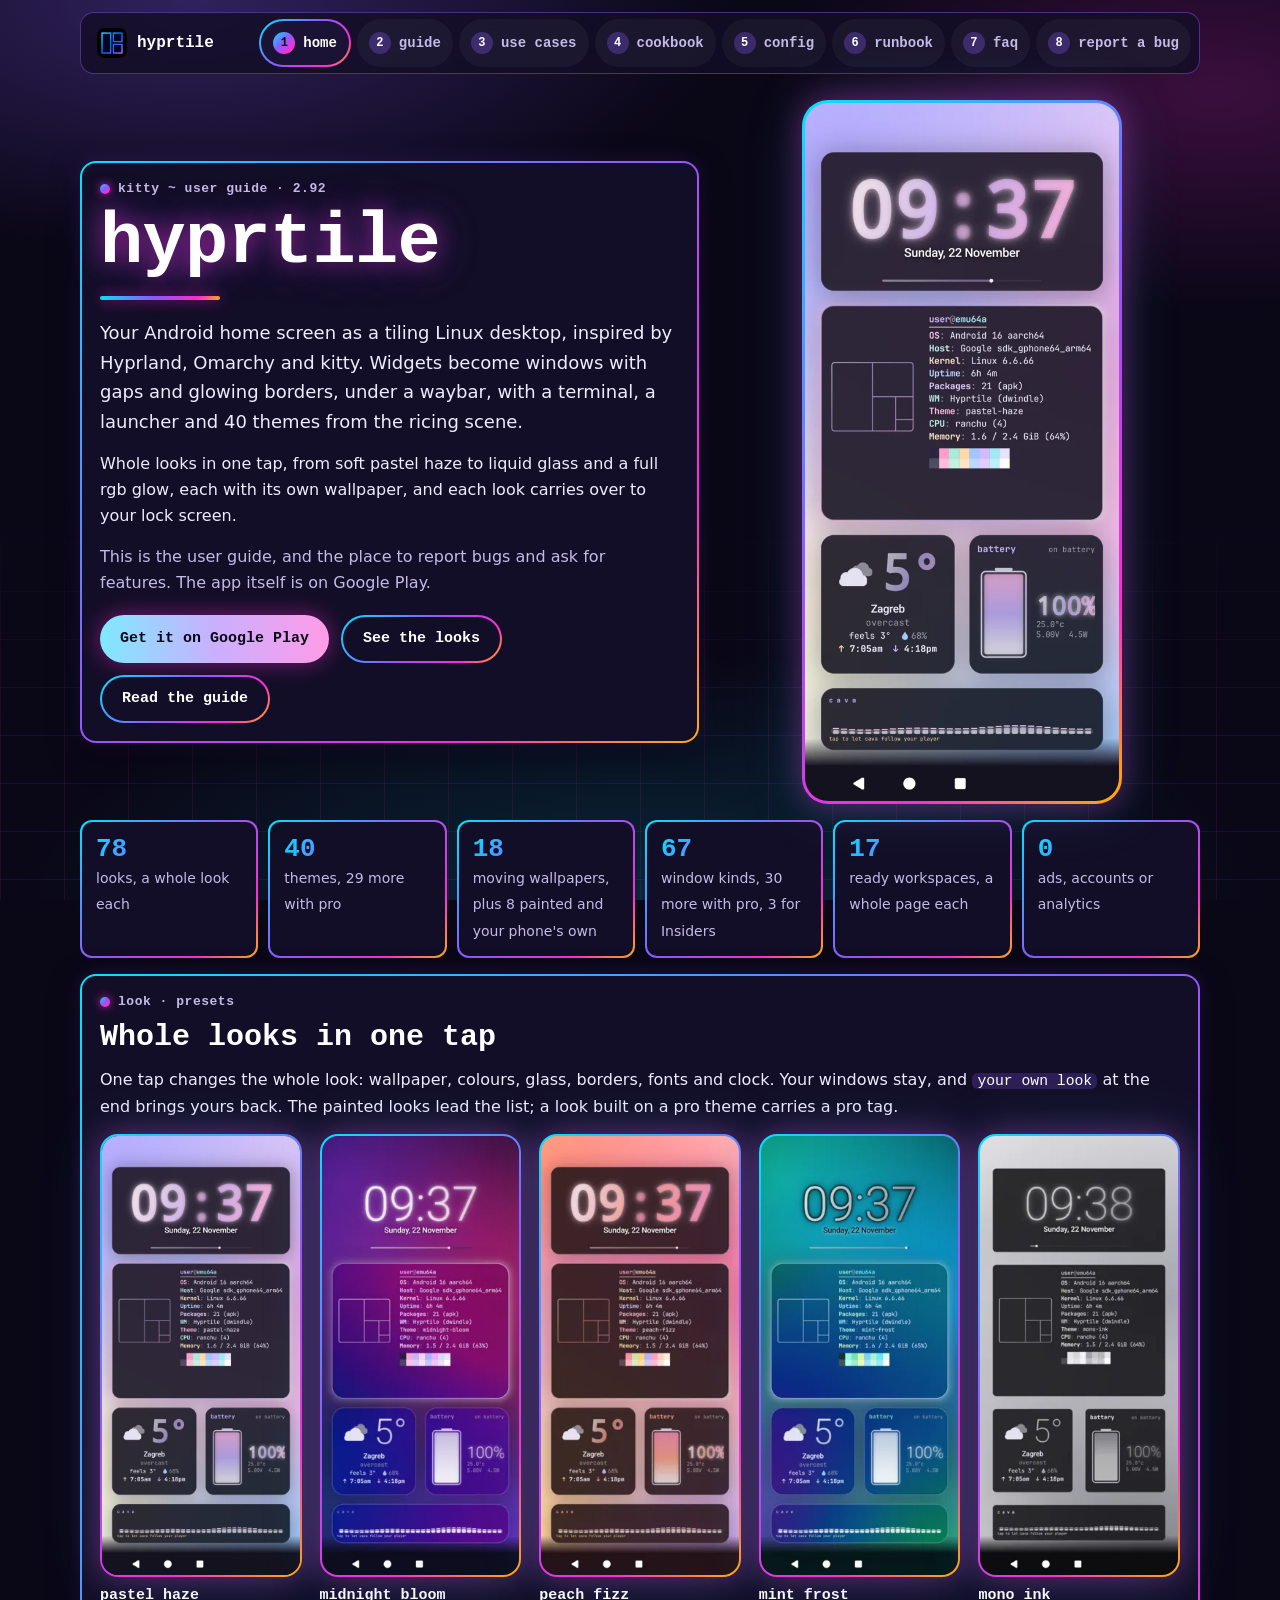
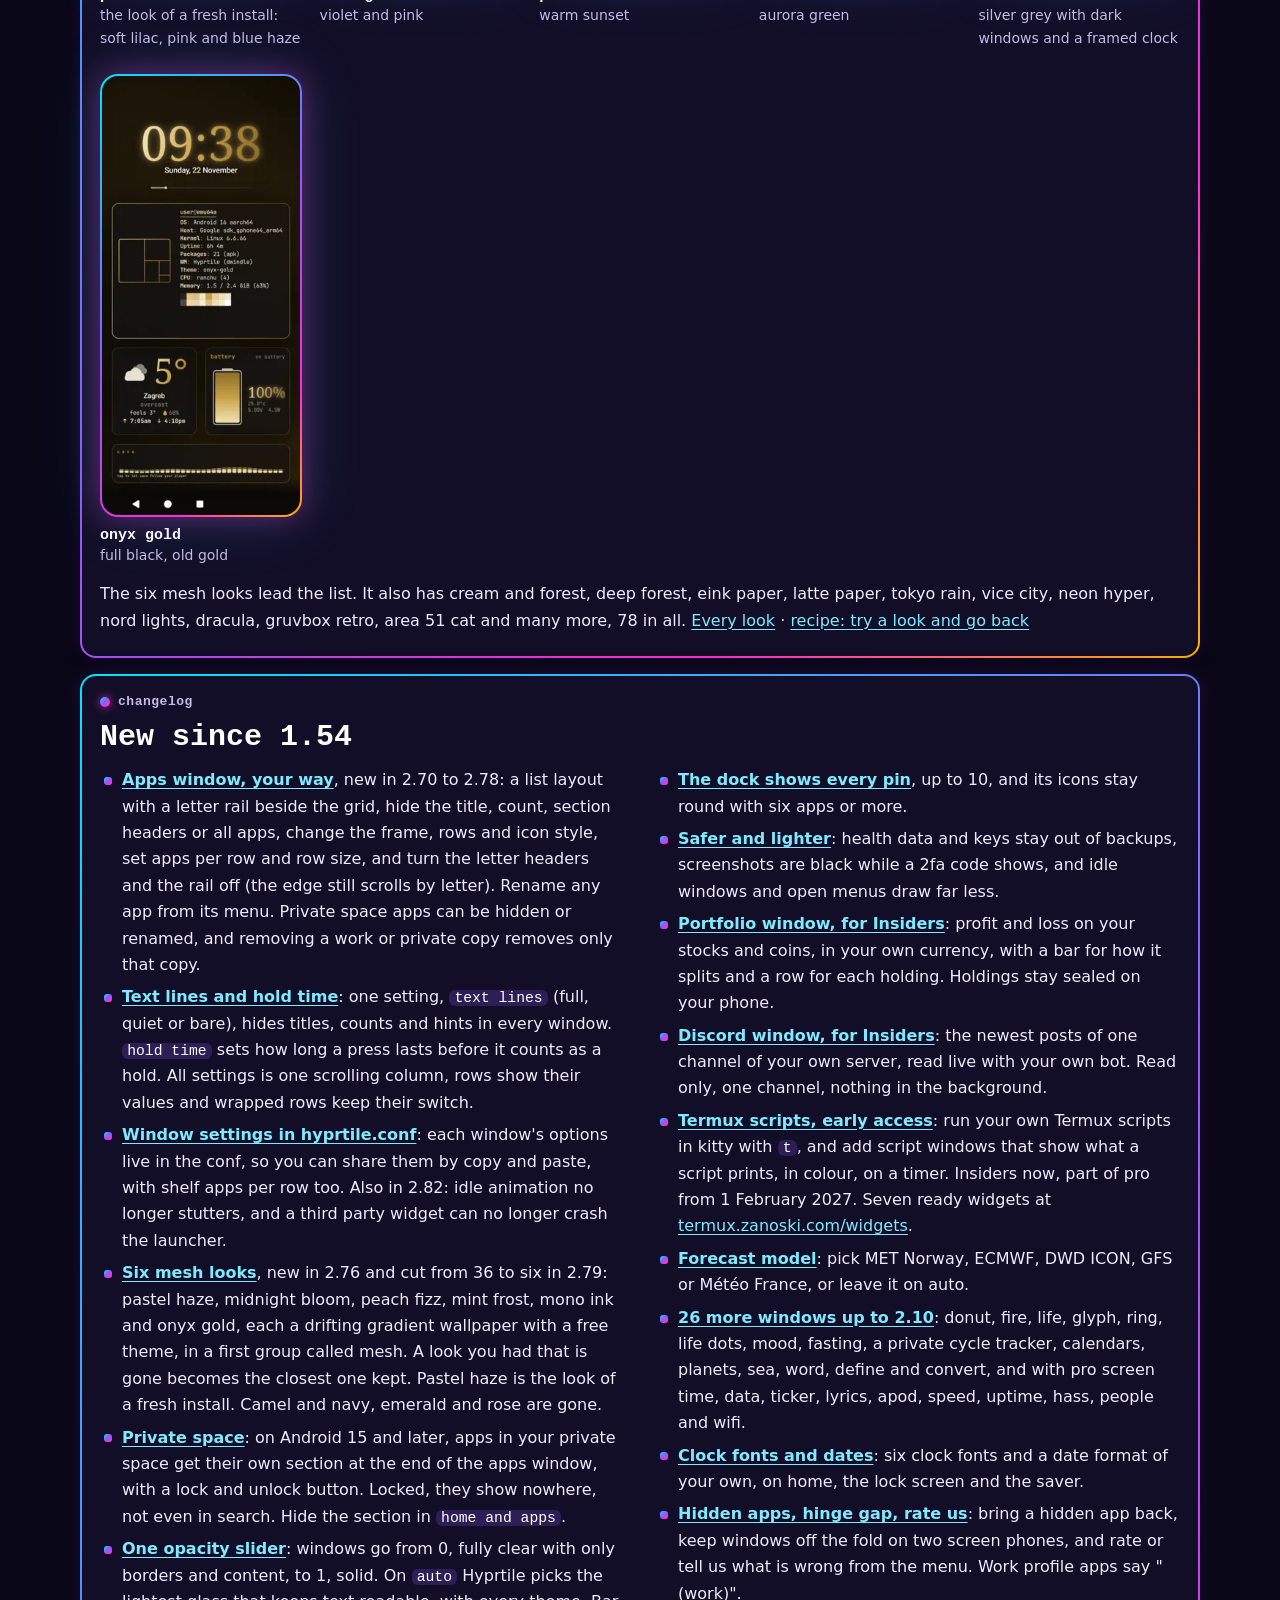
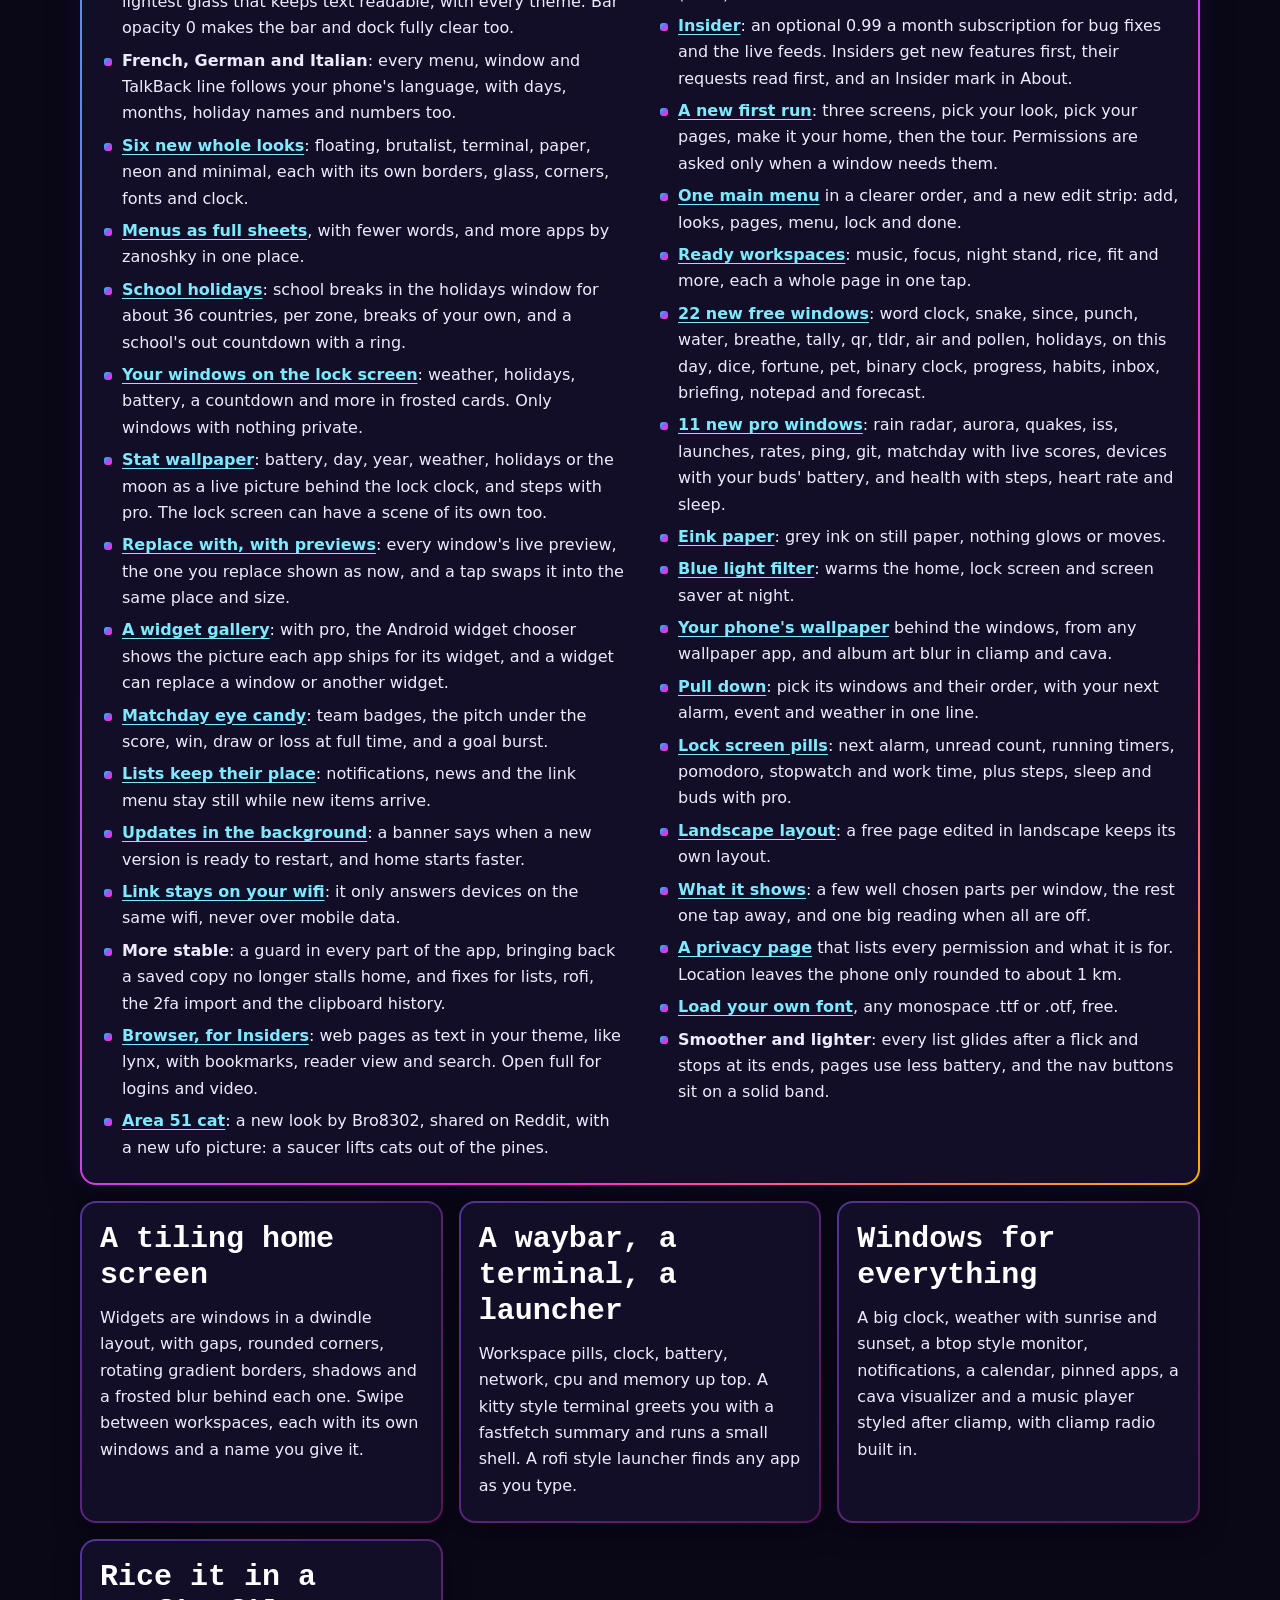
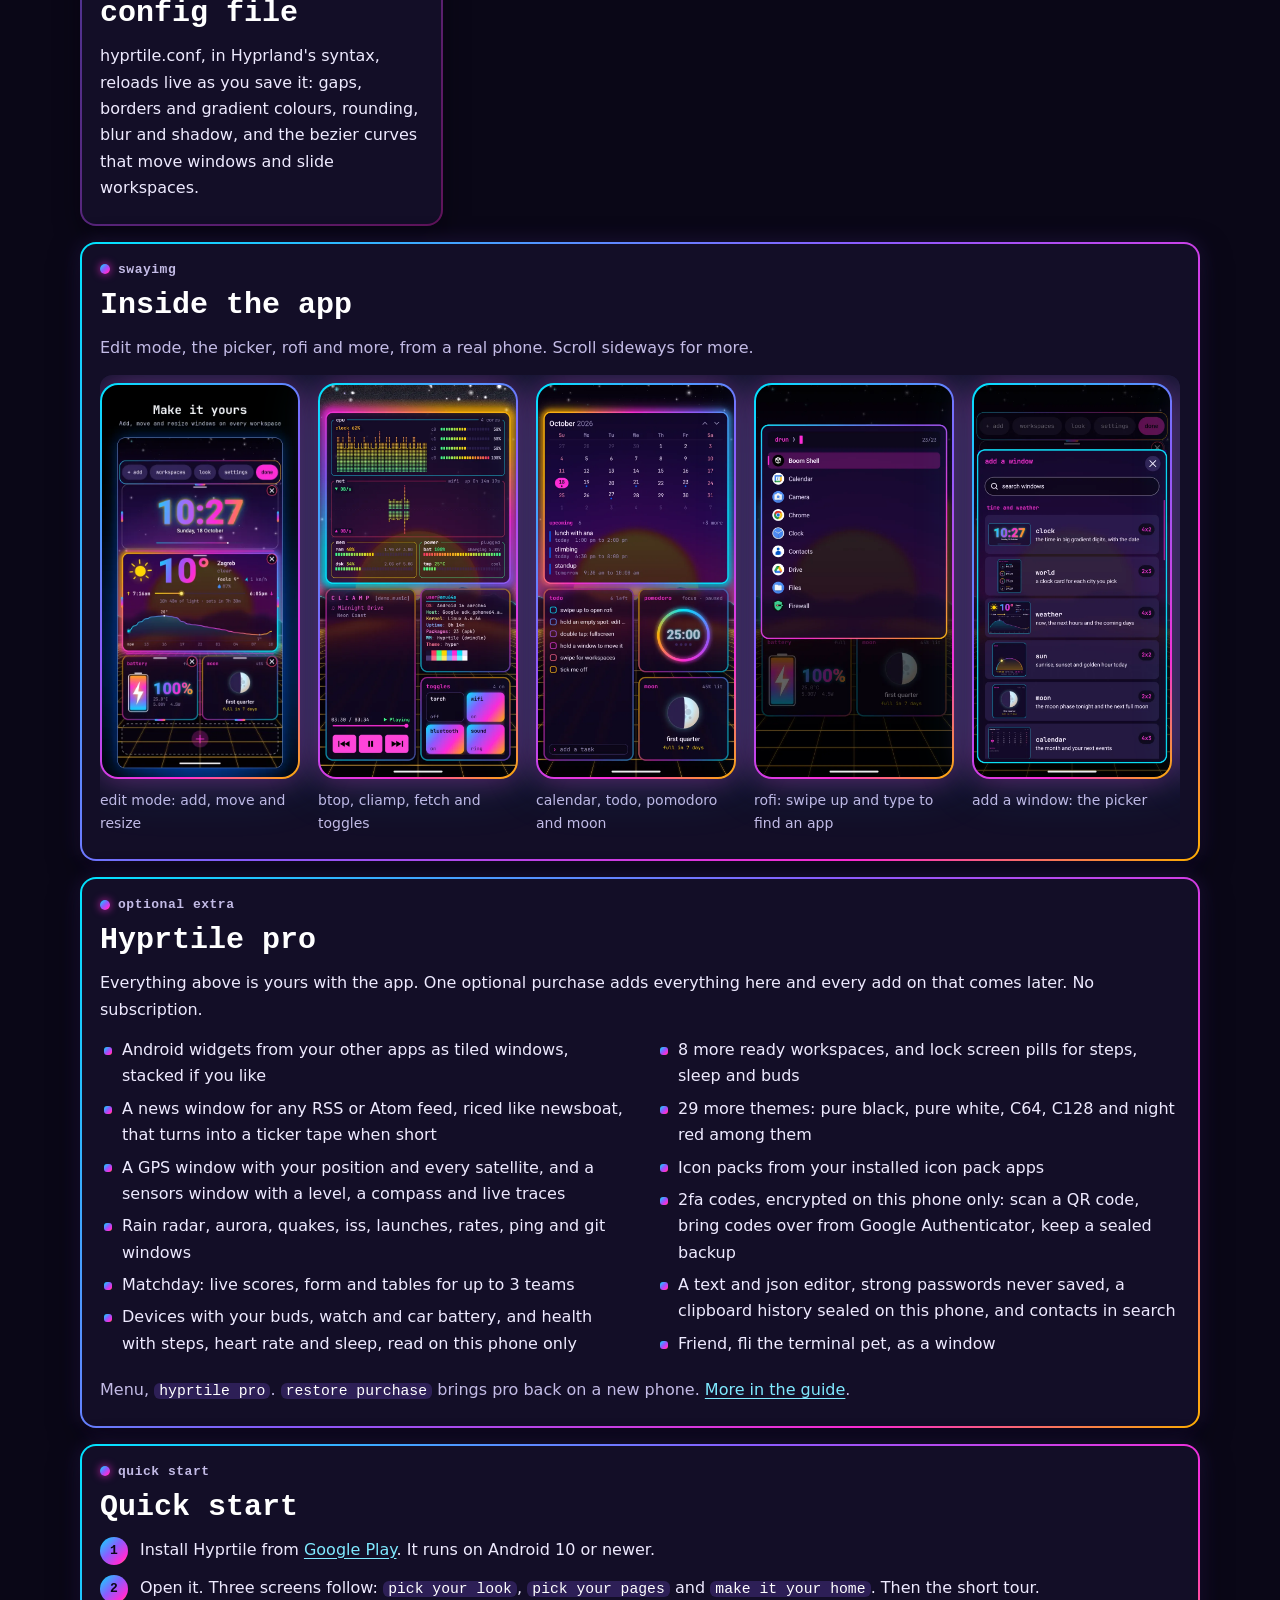
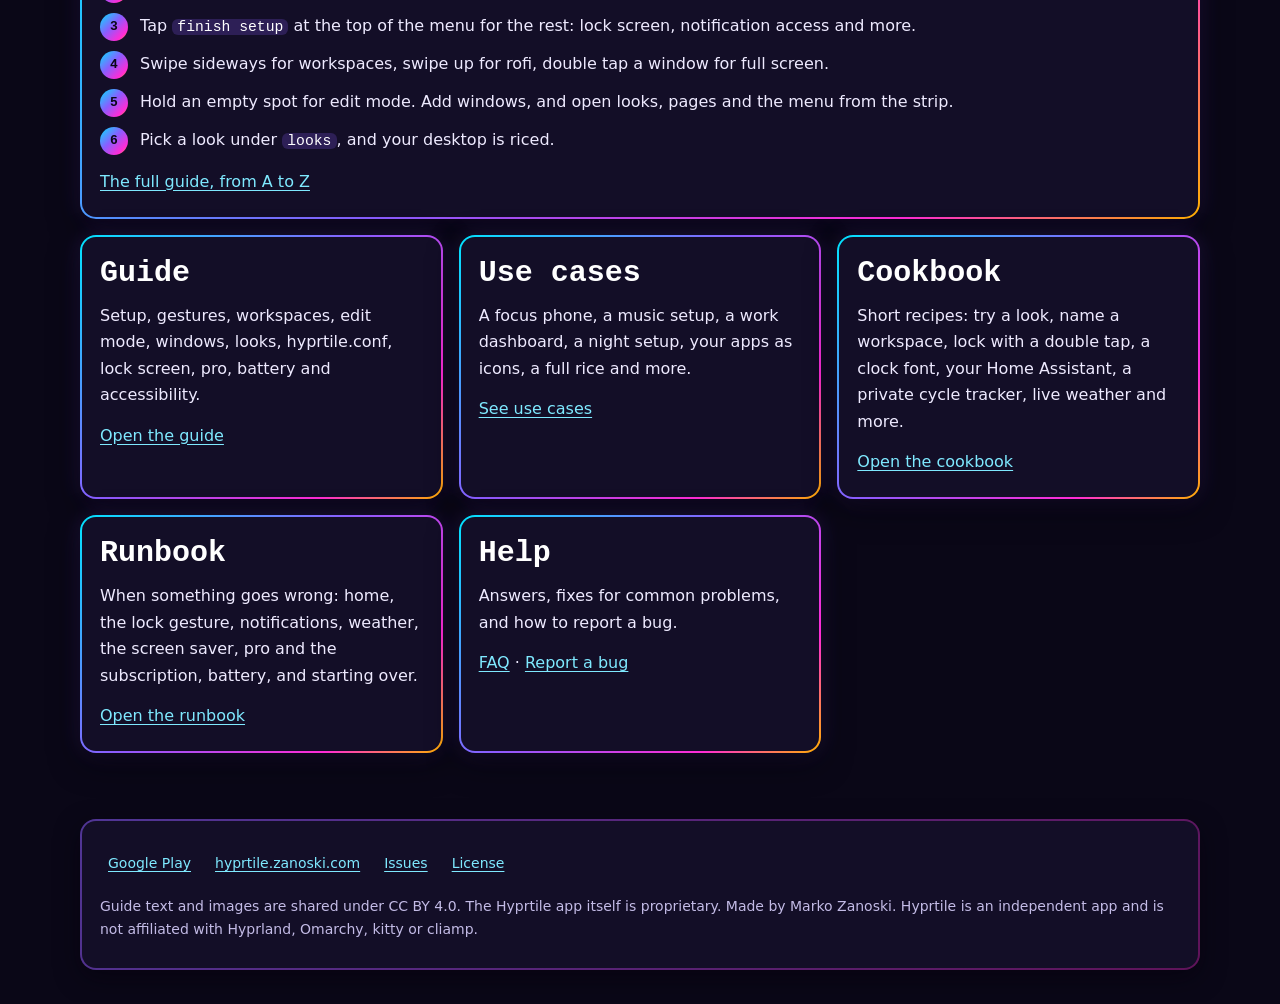
==== commit ef61d292: "Guide: portfolio window for Insiders (guide 16e, cookbook, faq, runbook), version 2.92" ====
--- a/docs/index.html
+++ b/docs/index.html
@@ -23,7 +23,7 @@
 
 <section class="hero" aria-labelledby="hero-h">
   <div class="tile">
-    <div class="title" aria-hidden="true">kitty ~ user guide · 2.84</div>
+    <div class="title" aria-hidden="true">kitty ~ user guide · 2.92</div>
     <h1 id="hero-h">hyprtile</h1>
     <div class="underline" aria-hidden="true"></div>
     <p class="lede">Your Android home screen as a tiling Linux desktop, inspired by Hyprland, Omarchy and kitty. Widgets become windows with gaps and glowing borders, under a waybar, with a terminal, a launcher and 40 themes from the ricing scene.</p>
@@ -89,6 +89,7 @@
   <li><a href="guide.html#presets"><b>Area 51 cat</b></a>: a new look by Bro8302, shared on Reddit, with a new ufo picture: a saucer lifts cats out of the pines.</li>
   <li><a href="guide.html#desktop"><b>The dock shows every pin</b></a>, up to 10, and its icons stay round with six apps or more.</li>
   <li><a href="guide.html#privacy"><b>Safer and lighter</b></a>: health data and keys stay out of backups, screenshots are black while a 2fa code shows, and idle windows and open menus draw far less.</li>
+  <li><a href="guide.html#portfolio"><b>Portfolio window, for Insiders</b></a>: profit and loss on your stocks and coins, in your own currency, with a bar for how it splits and a row for each holding. Holdings stay sealed on your phone.</li>
   <li><a href="guide.html#discord"><b>Discord window, for Insiders</b></a>: the newest posts of one channel of your own server, read live with your own bot. Read only, one channel, nothing in the background.</li>
   <li><a href="guide.html#termux"><b>Termux scripts, early access</b></a>: run your own Termux scripts in kitty with <code>t</code>, and add script windows that show what a script prints, in colour, on a timer. Insiders now, part of pro from 1 February 2027. Seven ready widgets at <a href="https://termux.zanoski.com/widgets">termux.zanoski.com/widgets</a>.</li>
   <li><a href="guide.html#weather"><b>Forecast model</b></a>: pick MET Norway, ECMWF, DWD ICON, GFS or Météo France, or leave it on auto.</li>
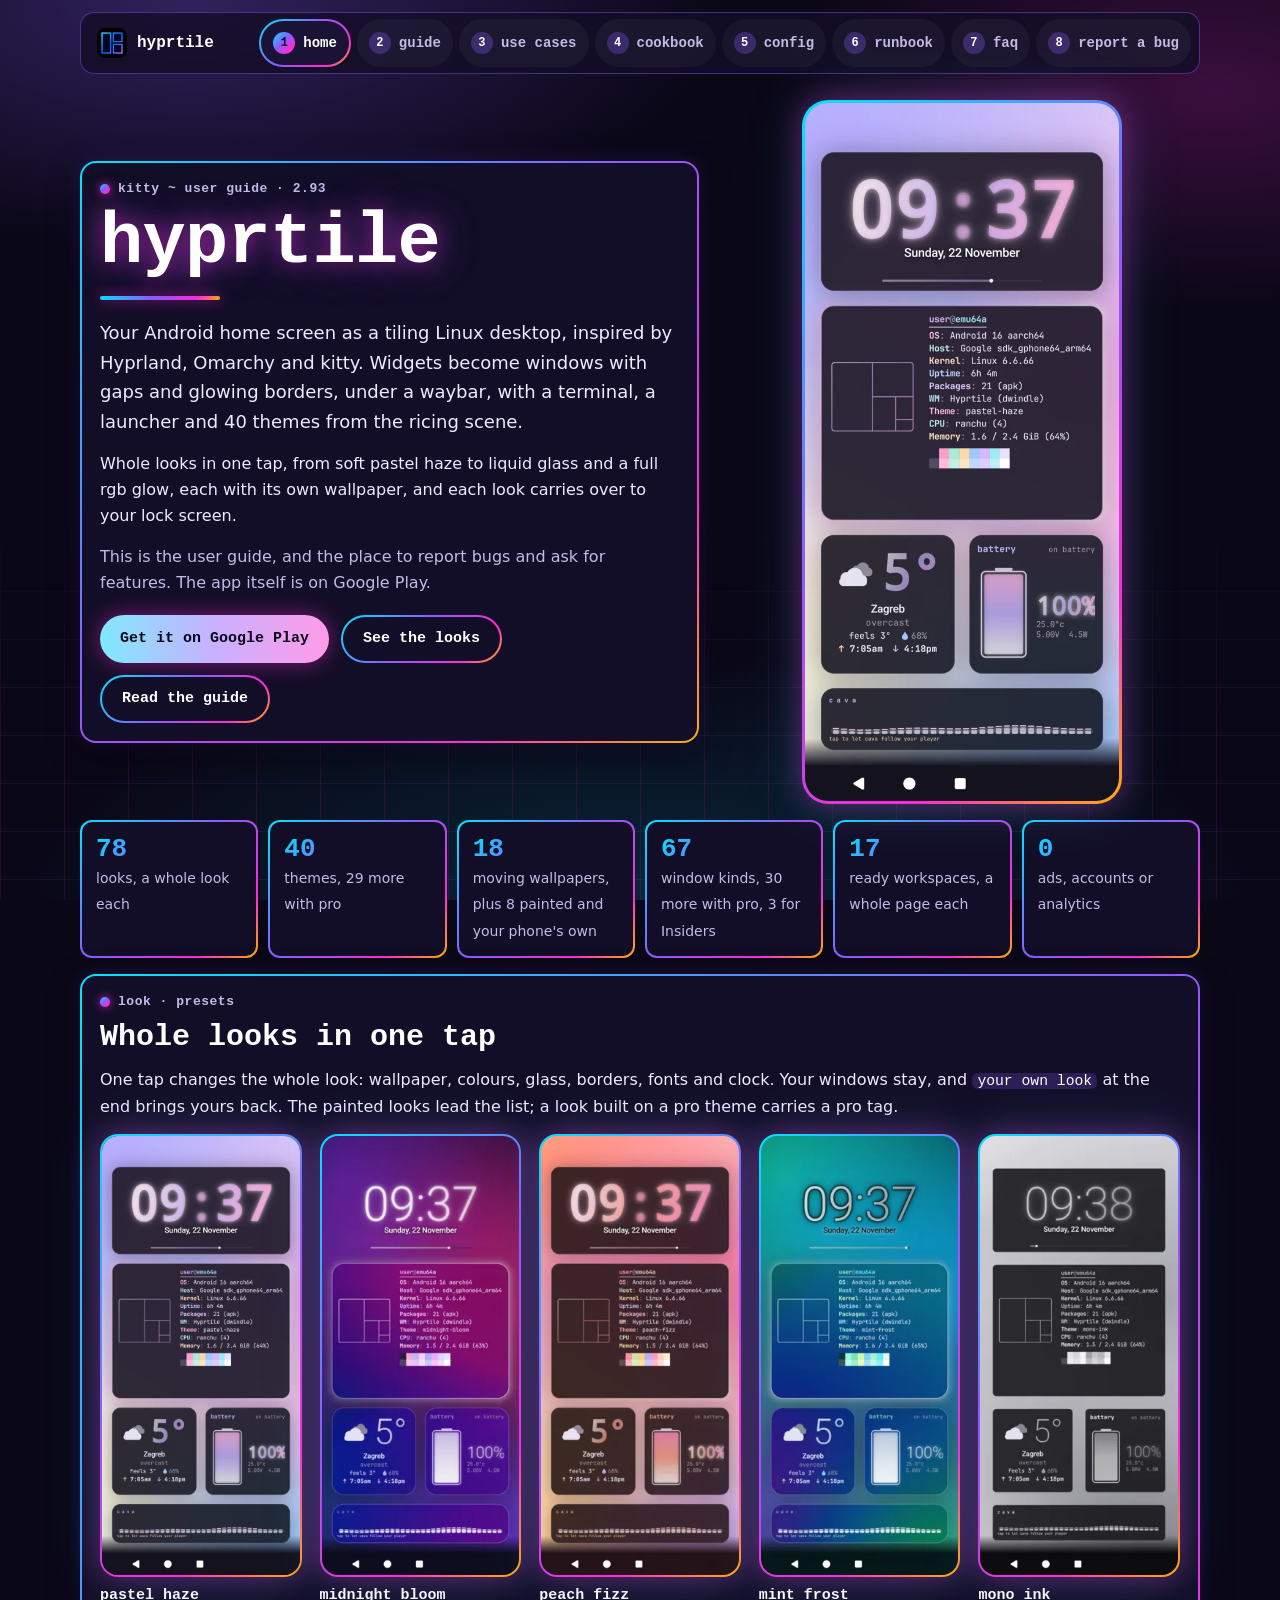
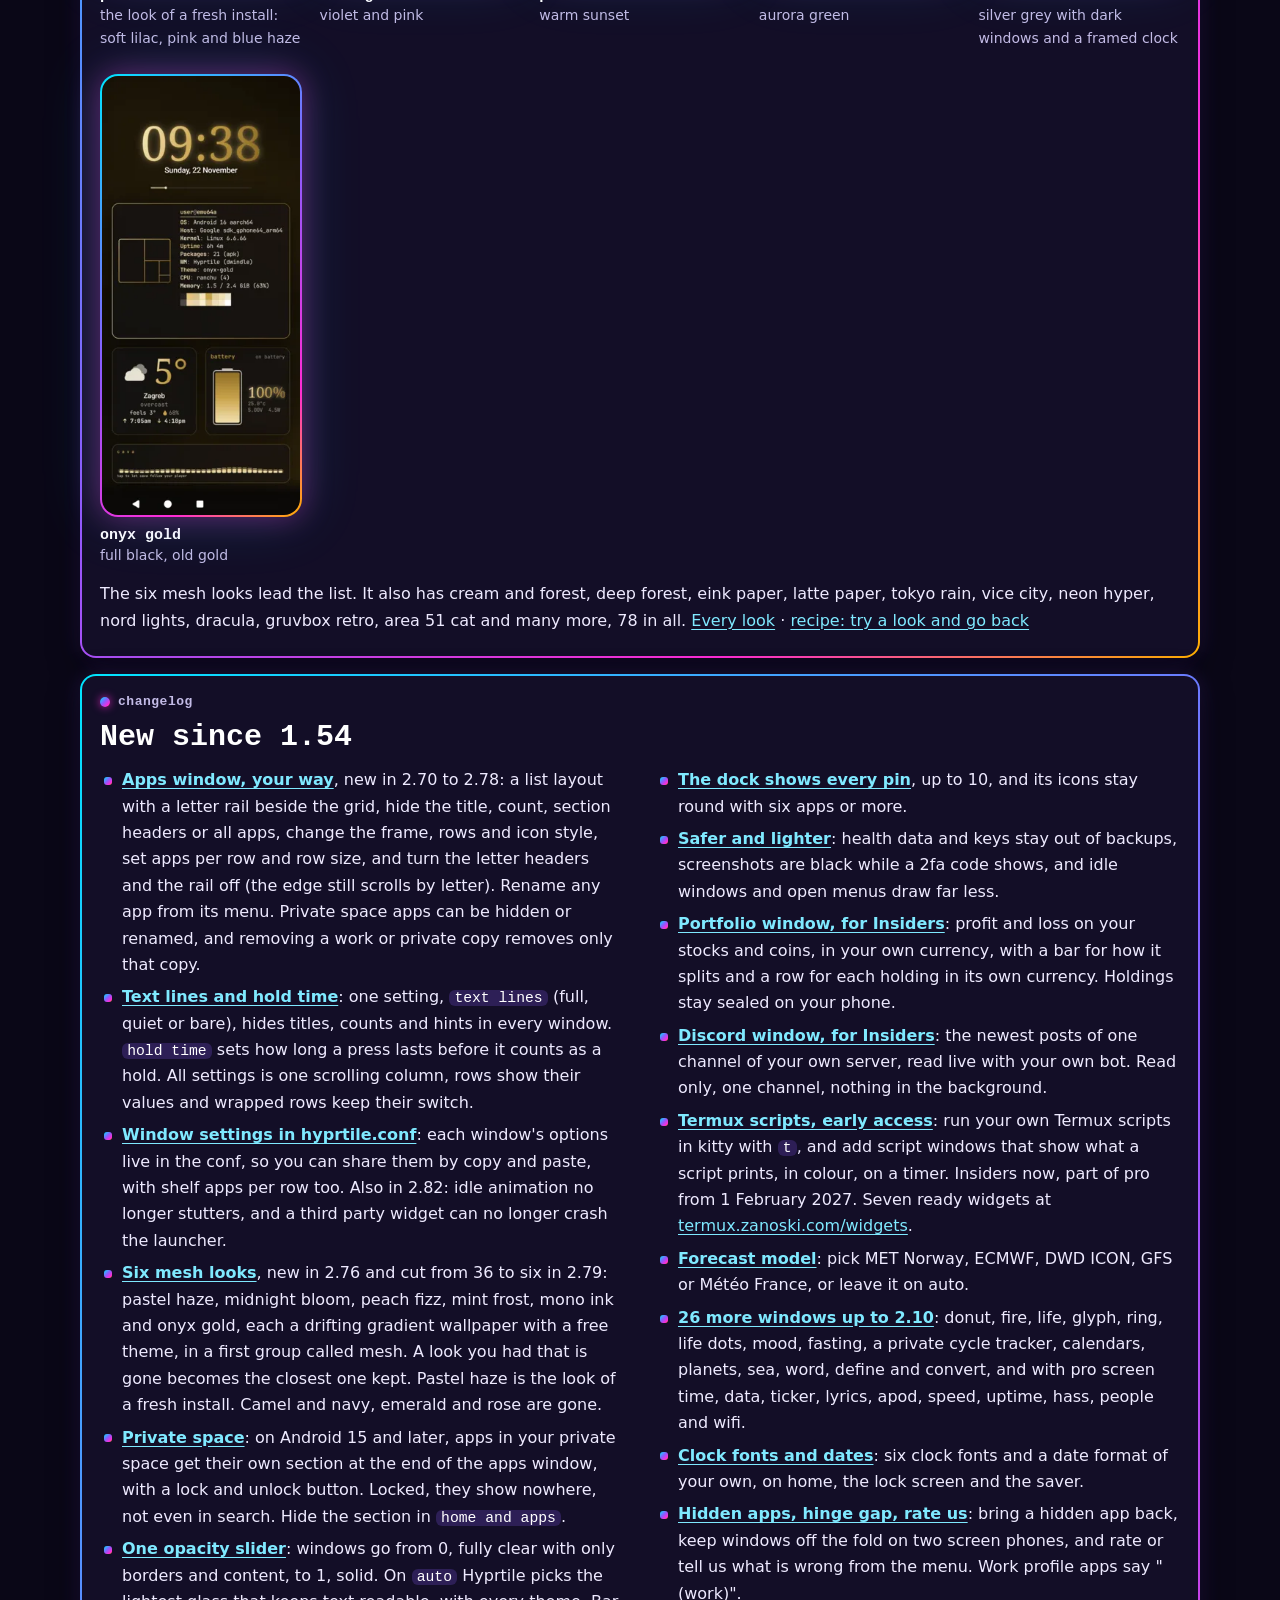
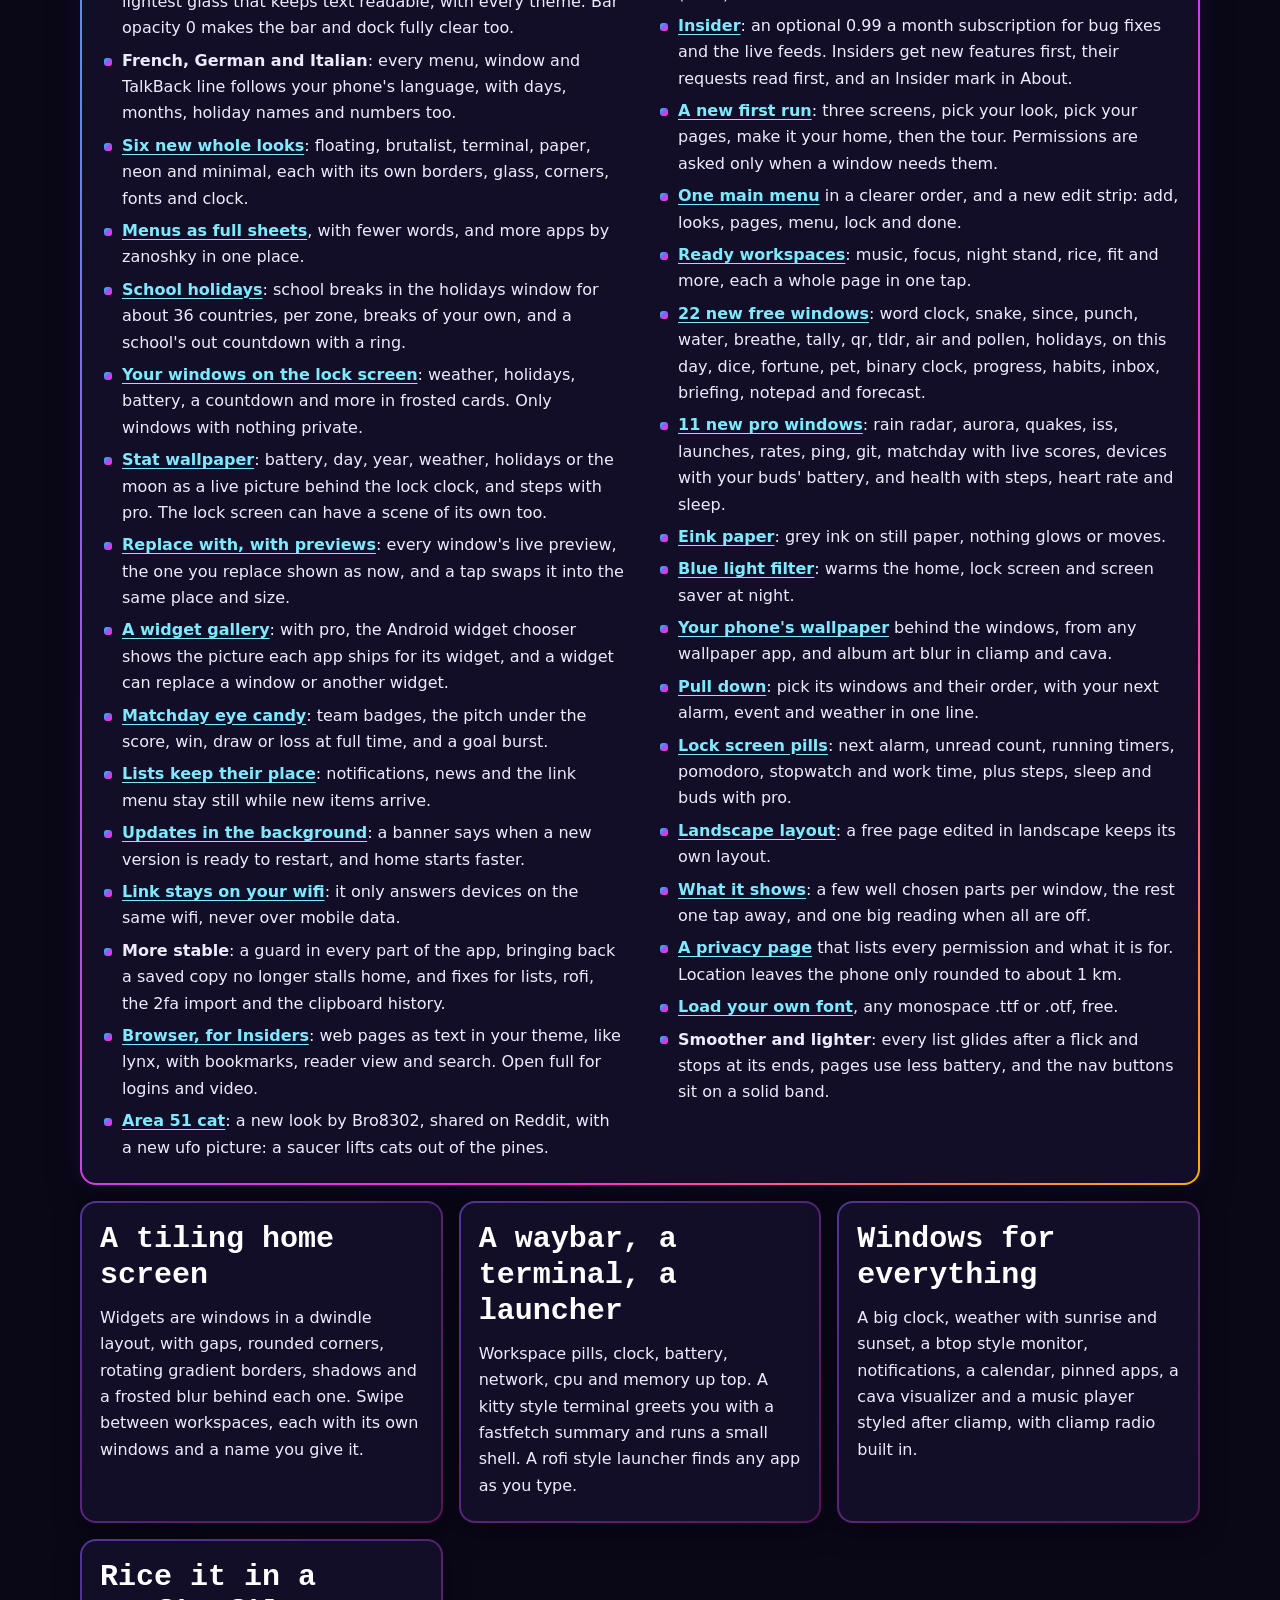
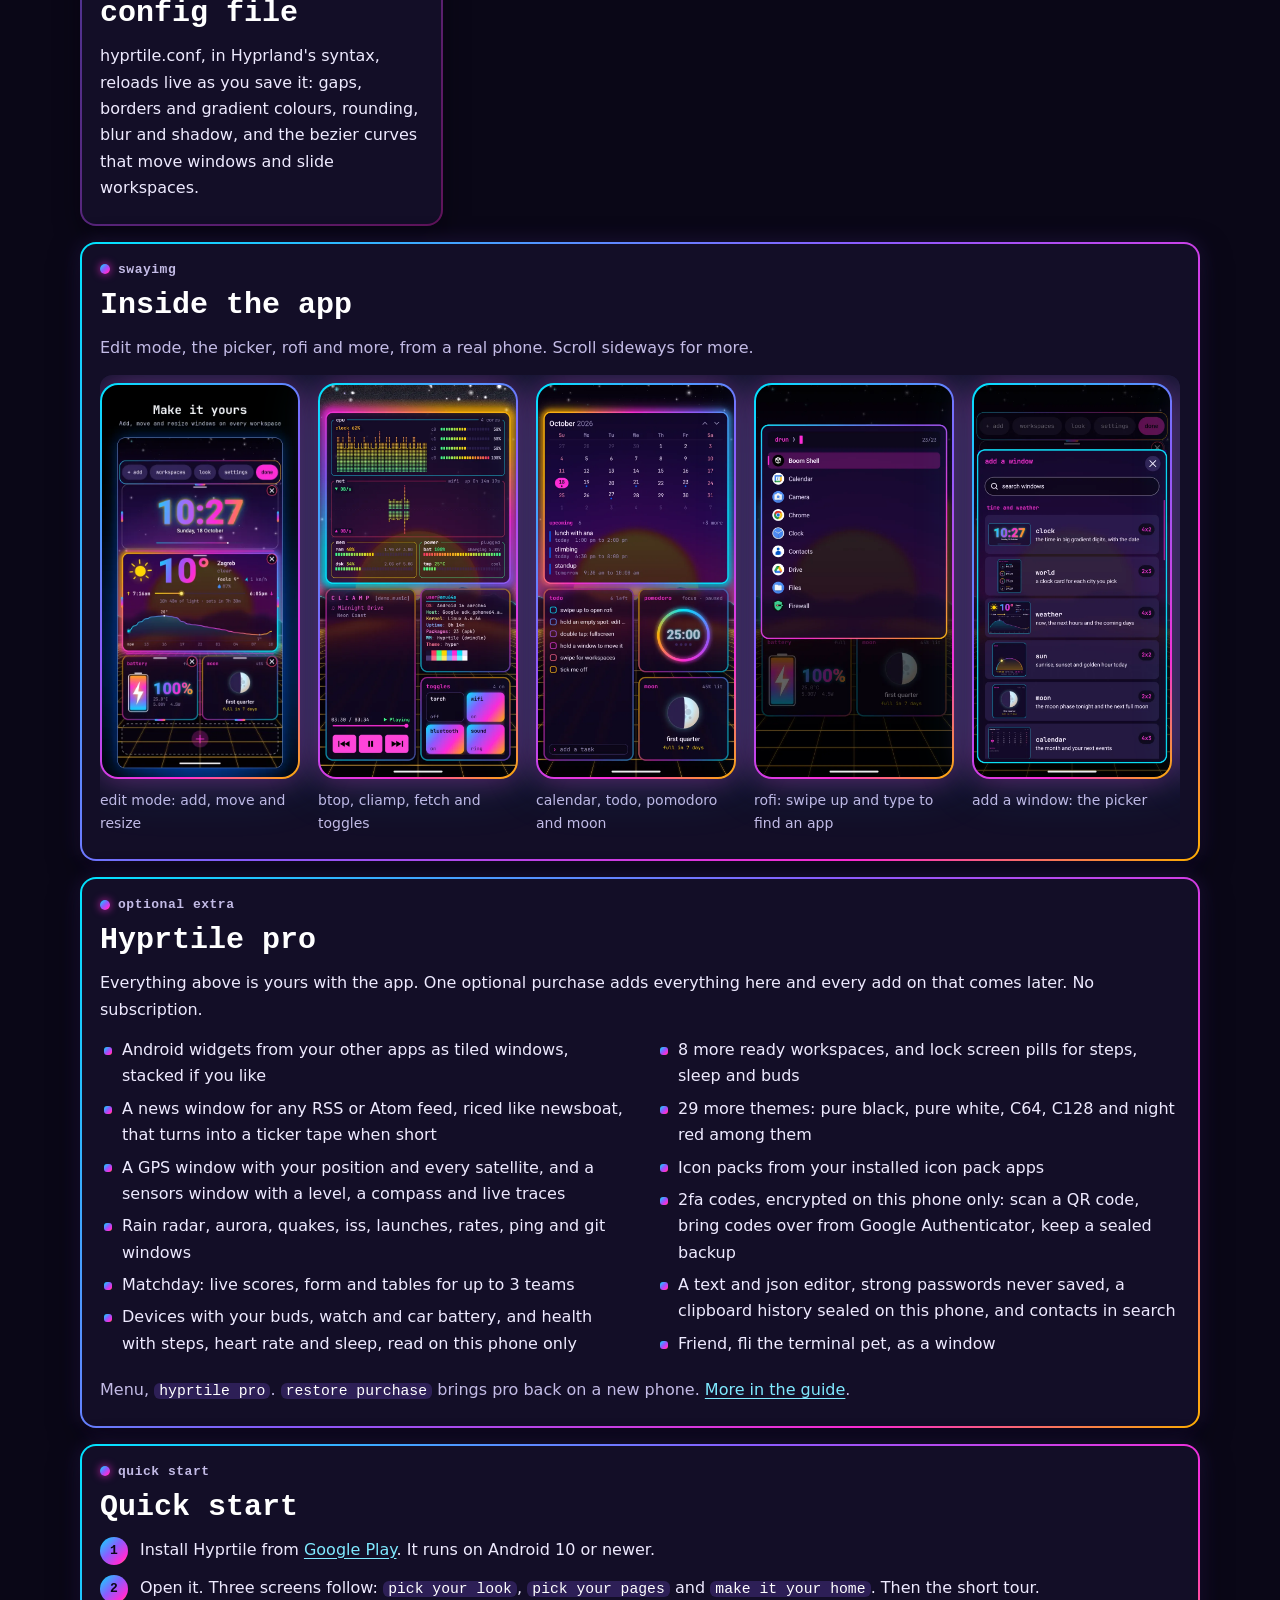
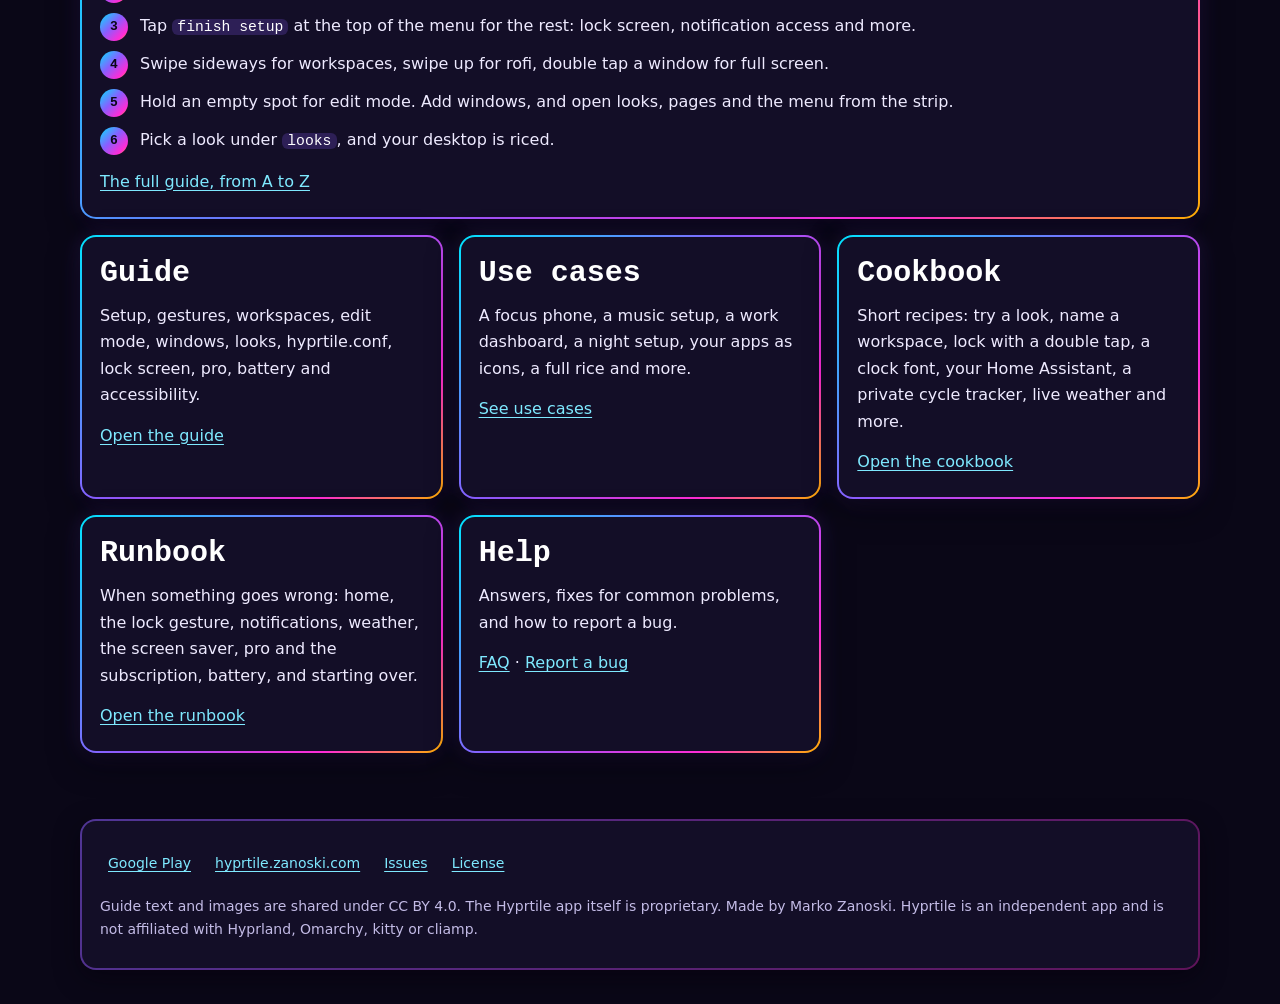
==== commit 899685cb: "Guide: portfolio rows in each holding's own currency, version 2.93" ====
--- a/docs/index.html
+++ b/docs/index.html
@@ -23,7 +23,7 @@
 
 <section class="hero" aria-labelledby="hero-h">
   <div class="tile">
-    <div class="title" aria-hidden="true">kitty ~ user guide · 2.92</div>
+    <div class="title" aria-hidden="true">kitty ~ user guide · 2.93</div>
     <h1 id="hero-h">hyprtile</h1>
     <div class="underline" aria-hidden="true"></div>
     <p class="lede">Your Android home screen as a tiling Linux desktop, inspired by Hyprland, Omarchy and kitty. Widgets become windows with gaps and glowing borders, under a waybar, with a terminal, a launcher and 40 themes from the ricing scene.</p>
@@ -89,7 +89,7 @@
   <li><a href="guide.html#presets"><b>Area 51 cat</b></a>: a new look by Bro8302, shared on Reddit, with a new ufo picture: a saucer lifts cats out of the pines.</li>
   <li><a href="guide.html#desktop"><b>The dock shows every pin</b></a>, up to 10, and its icons stay round with six apps or more.</li>
   <li><a href="guide.html#privacy"><b>Safer and lighter</b></a>: health data and keys stay out of backups, screenshots are black while a 2fa code shows, and idle windows and open menus draw far less.</li>
-  <li><a href="guide.html#portfolio"><b>Portfolio window, for Insiders</b></a>: profit and loss on your stocks and coins, in your own currency, with a bar for how it splits and a row for each holding. Holdings stay sealed on your phone.</li>
+  <li><a href="guide.html#portfolio"><b>Portfolio window, for Insiders</b></a>: profit and loss on your stocks and coins, in your own currency, with a bar for how it splits and a row for each holding in its own currency. Holdings stay sealed on your phone.</li>
   <li><a href="guide.html#discord"><b>Discord window, for Insiders</b></a>: the newest posts of one channel of your own server, read live with your own bot. Read only, one channel, nothing in the background.</li>
   <li><a href="guide.html#termux"><b>Termux scripts, early access</b></a>: run your own Termux scripts in kitty with <code>t</code>, and add script windows that show what a script prints, in colour, on a timer. Insiders now, part of pro from 1 February 2027. Seven ready widgets at <a href="https://termux.zanoski.com/widgets">termux.zanoski.com/widgets</a>.</li>
   <li><a href="guide.html#weather"><b>Forecast model</b></a>: pick MET Norway, ECMWF, DWD ICON, GFS or Météo France, or leave it on auto.</li>
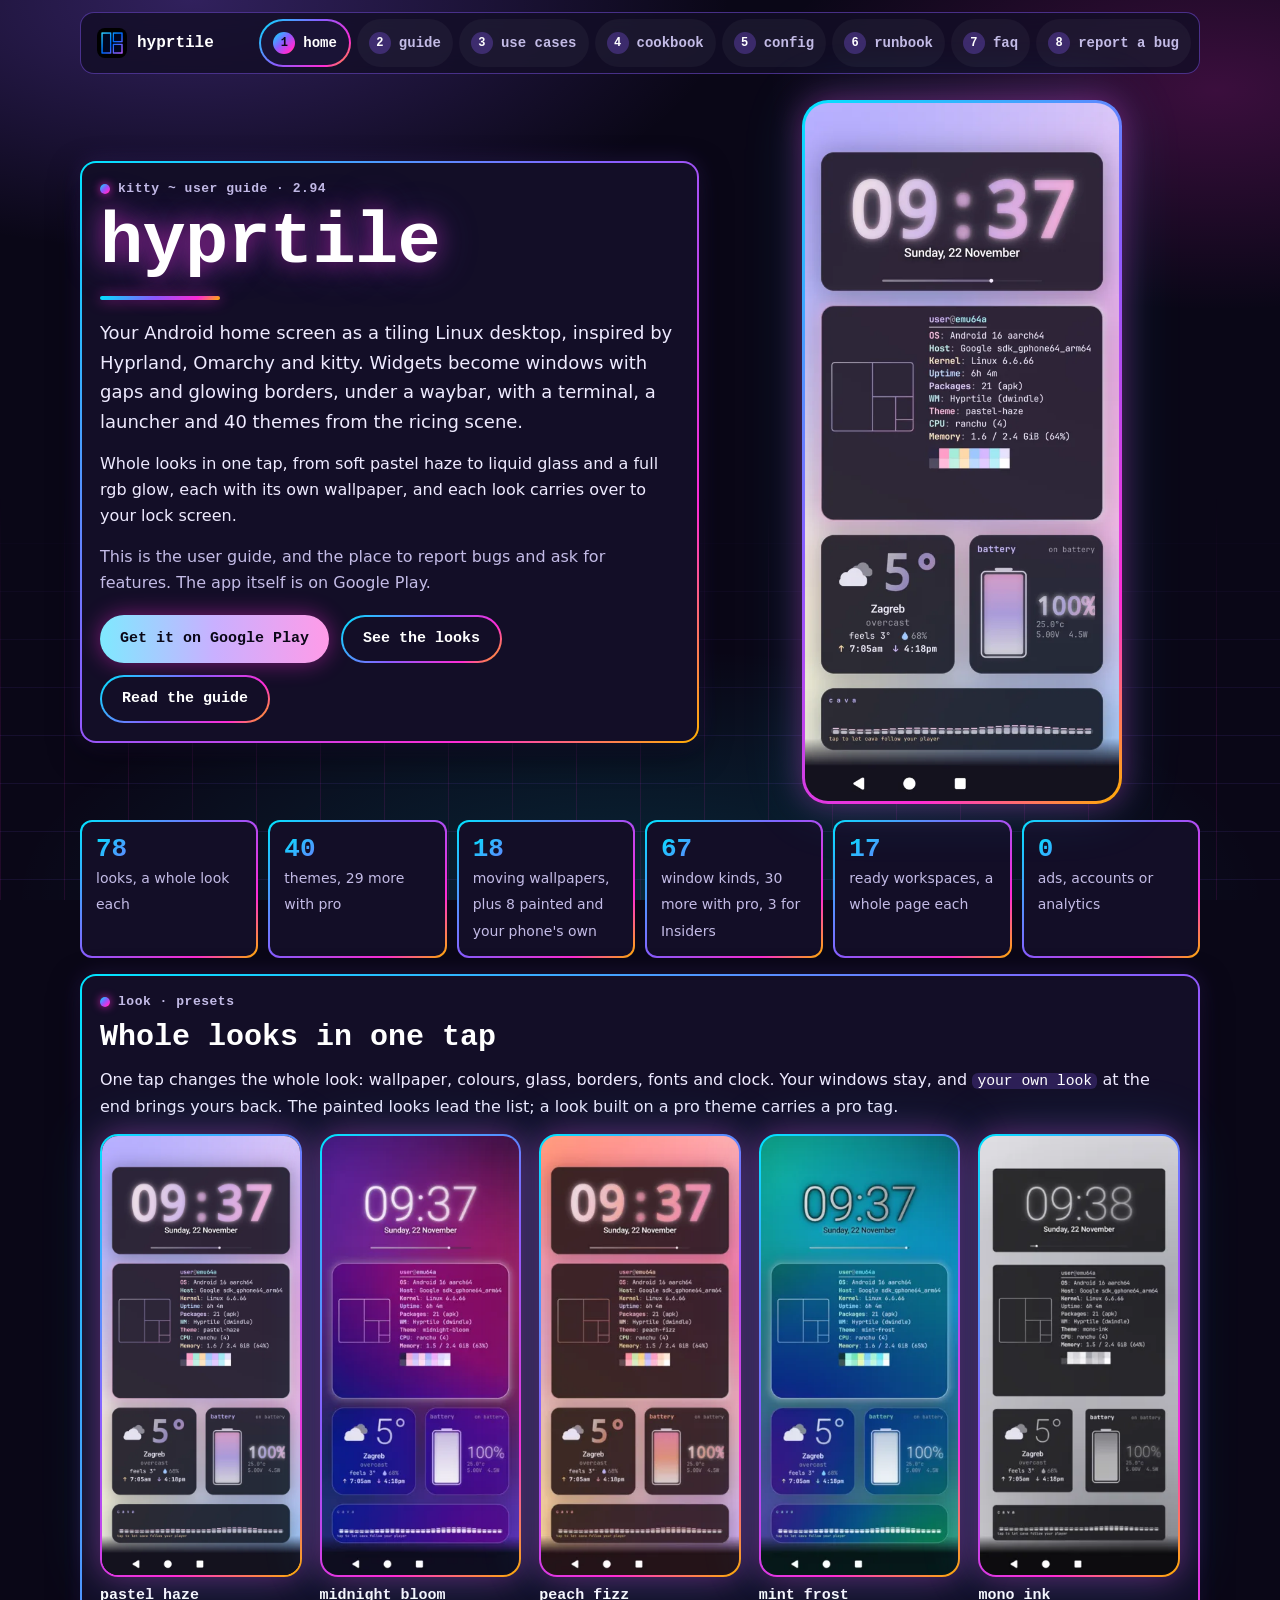
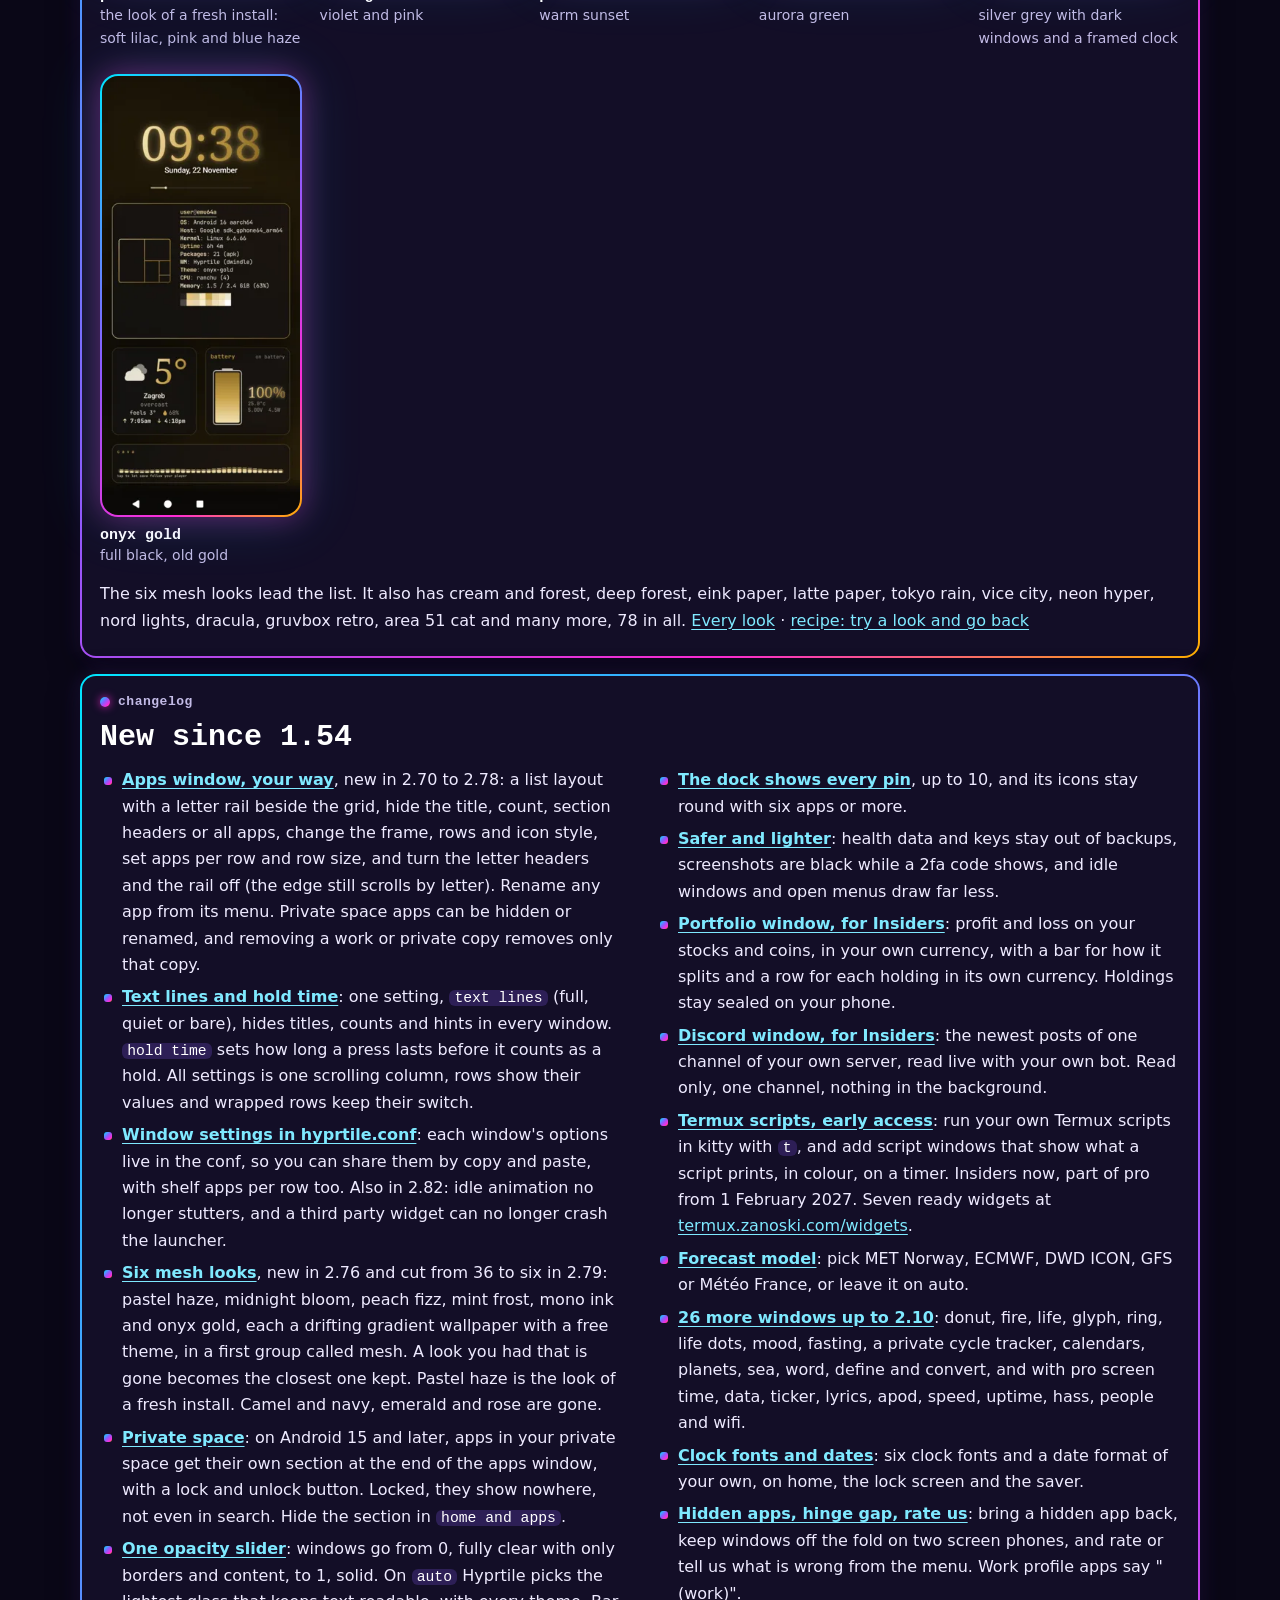
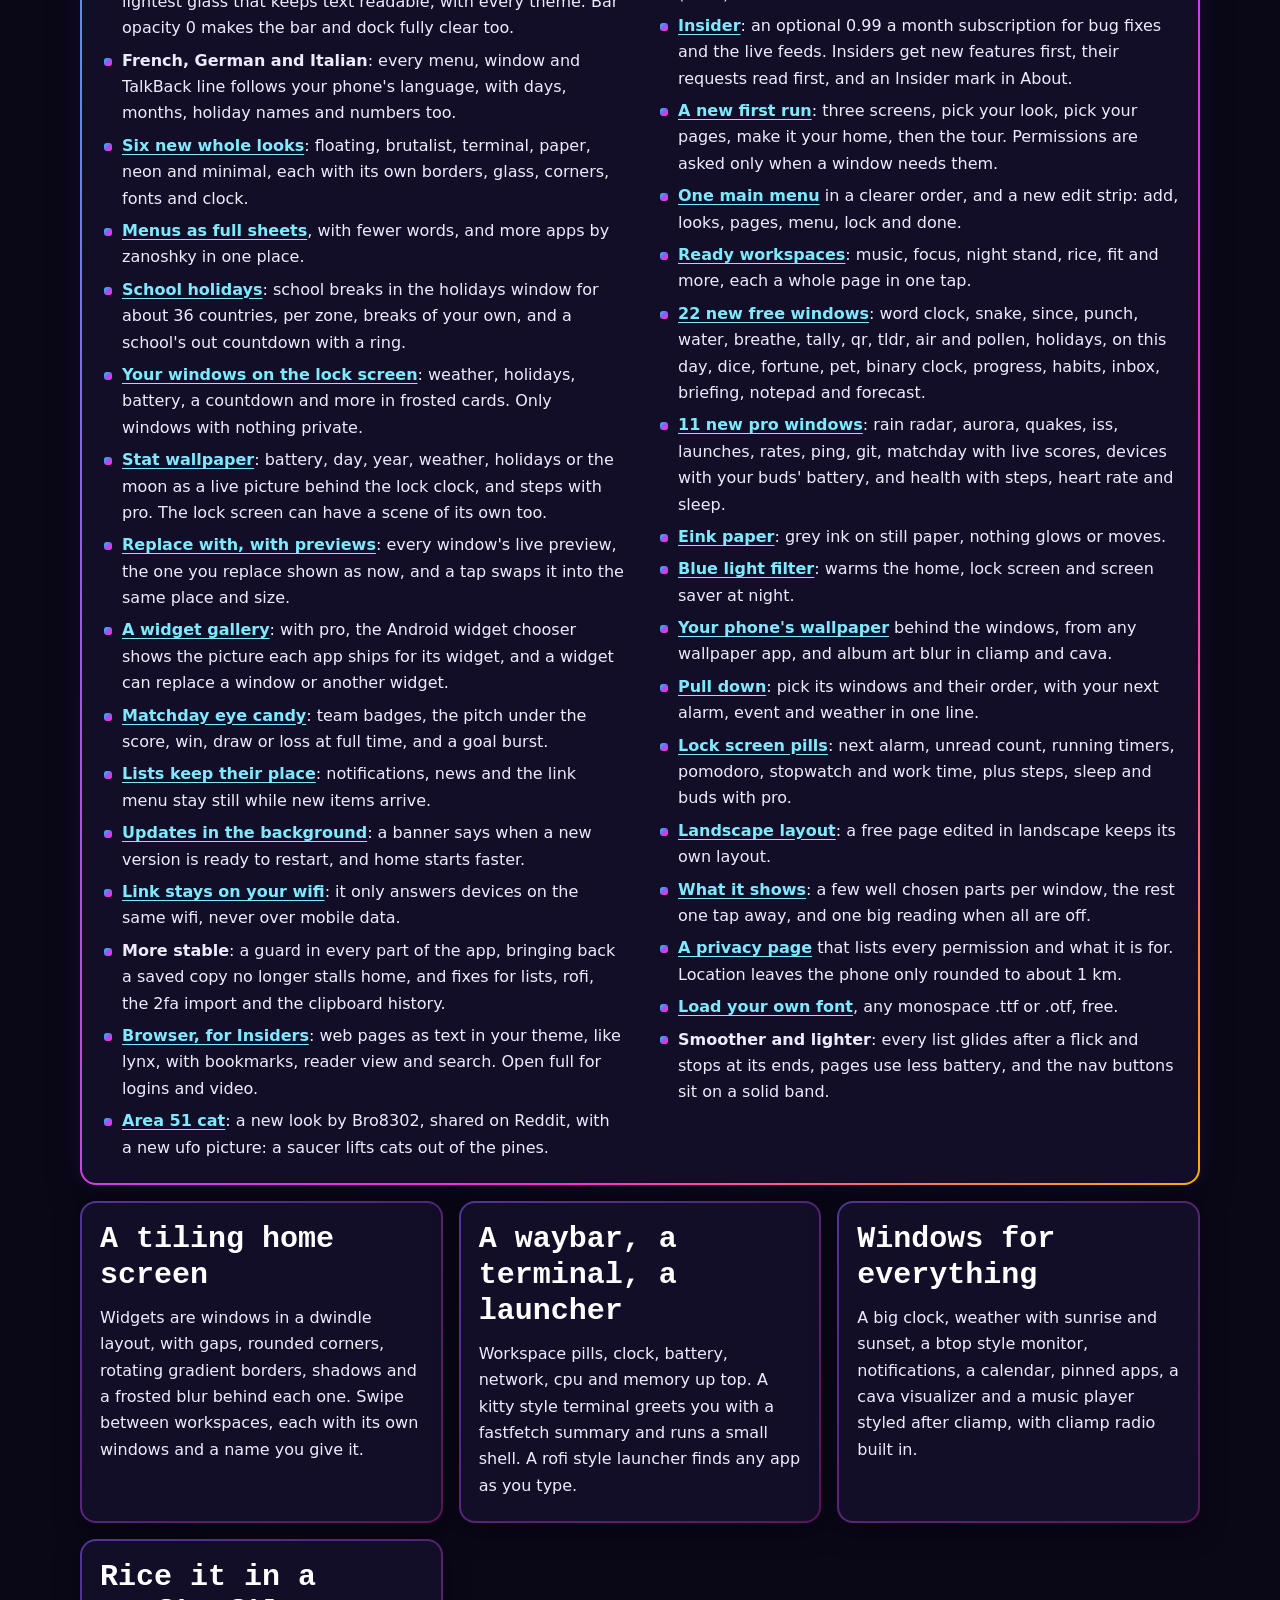
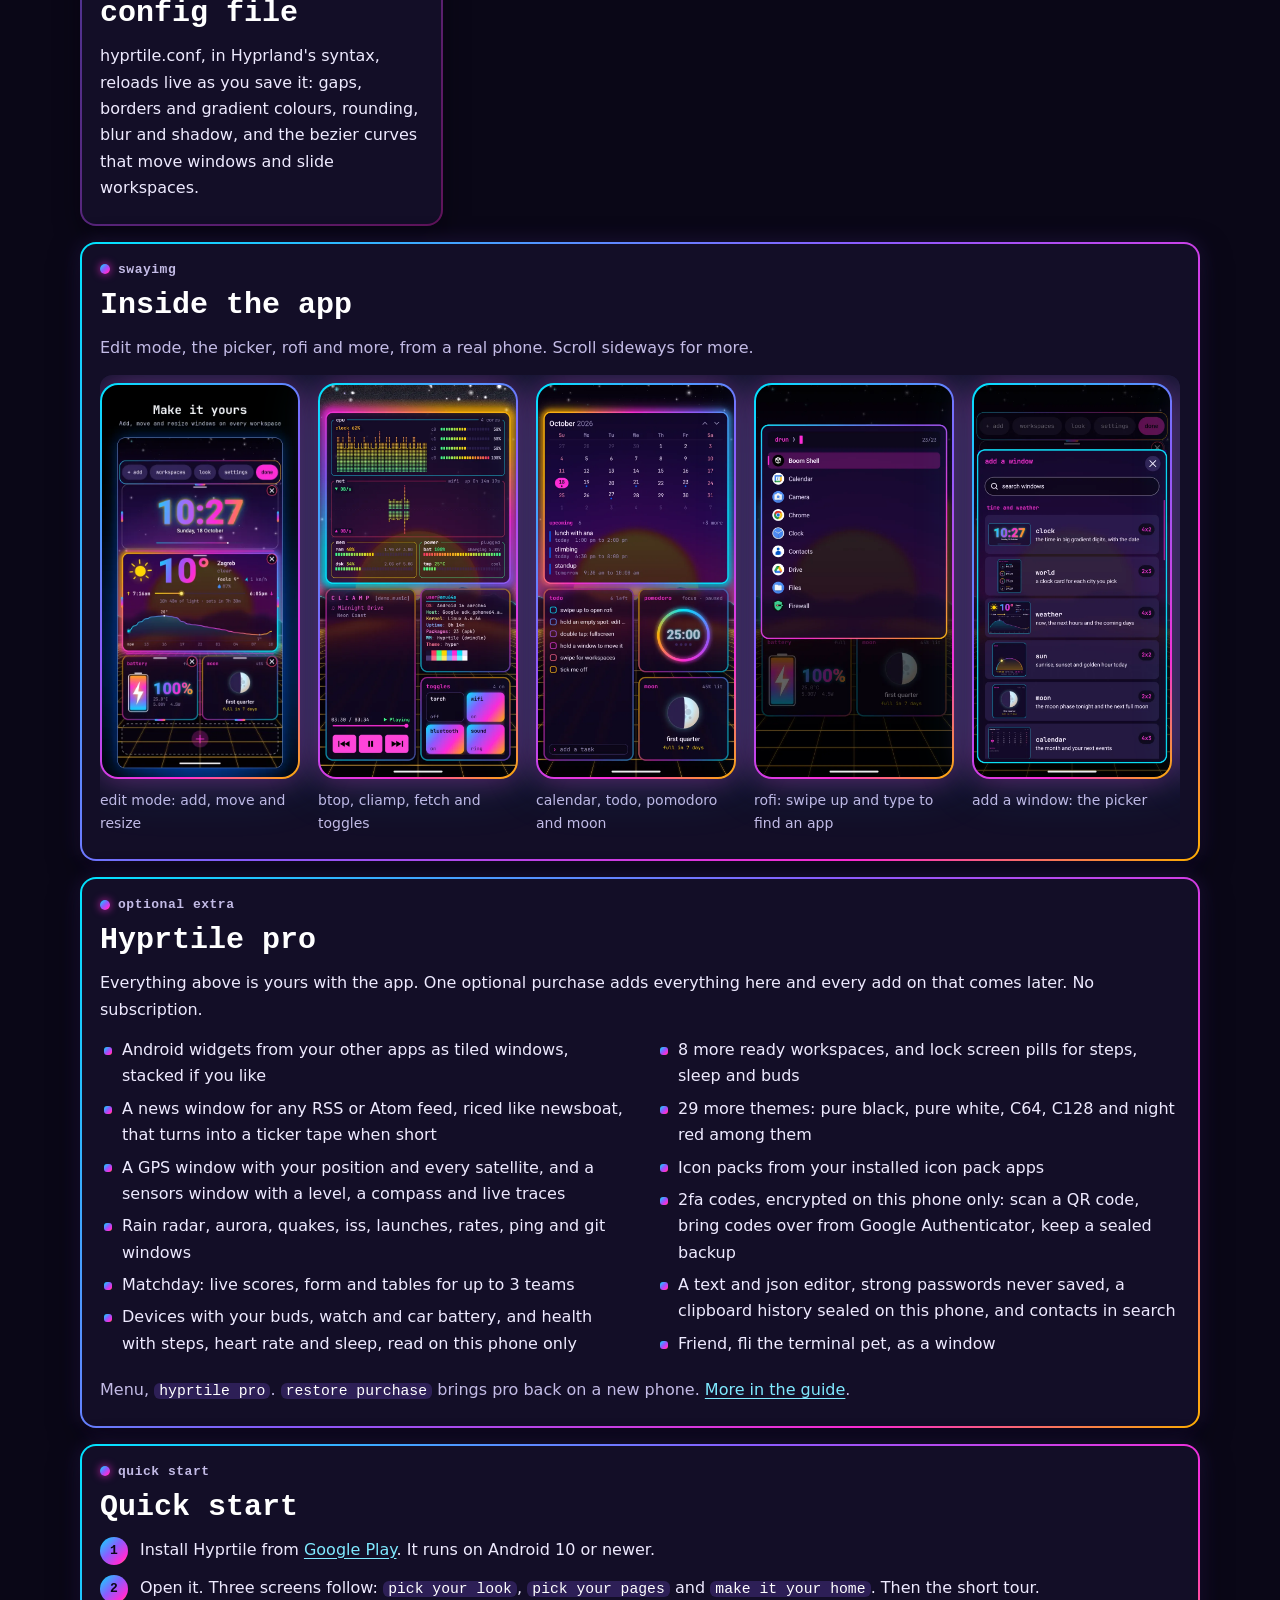
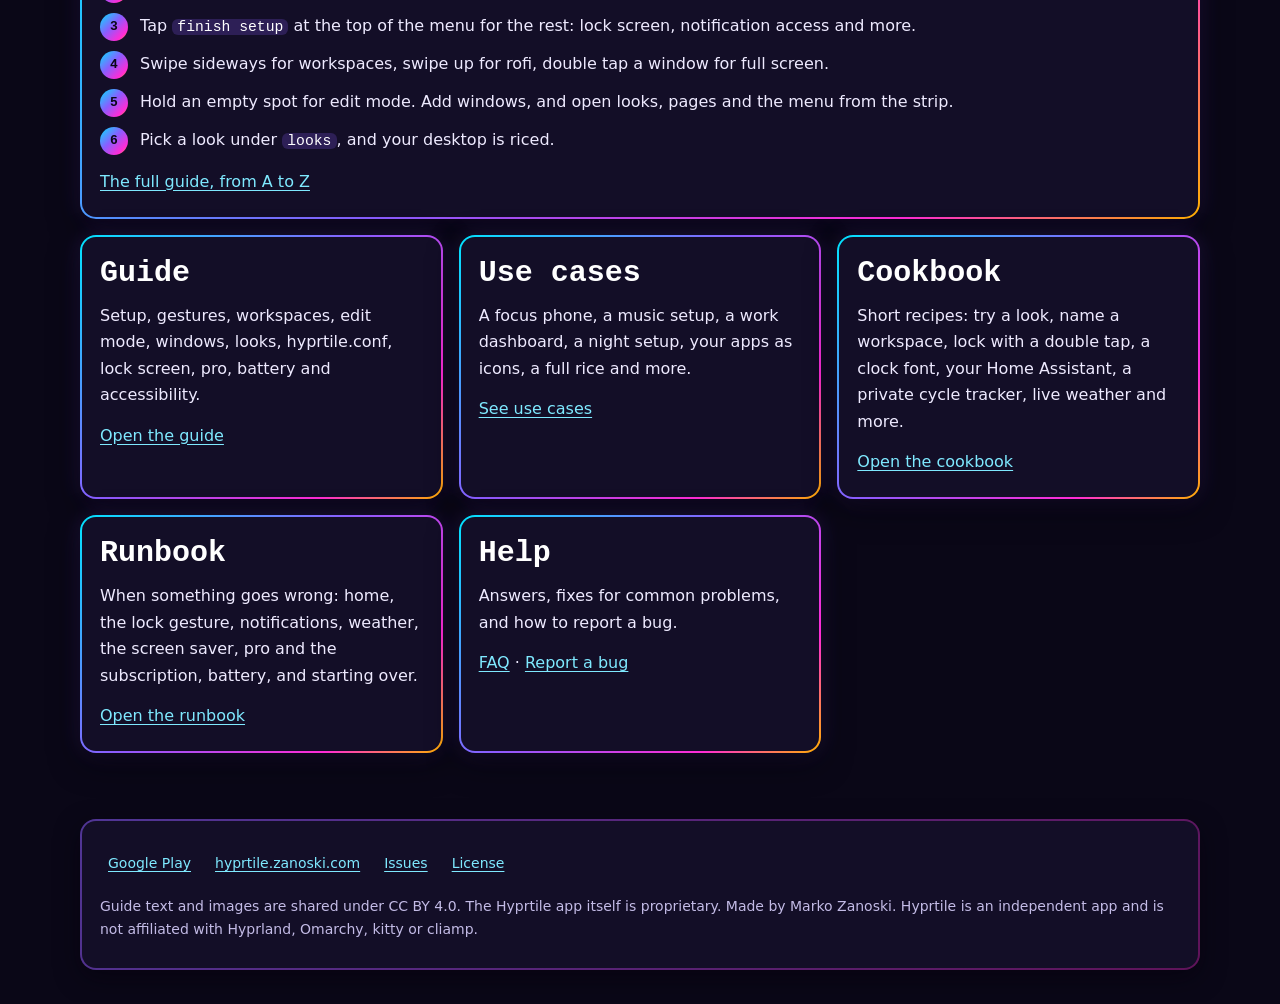
==== commit d0639a3a: "Version 2.94" ====
--- a/docs/index.html
+++ b/docs/index.html
@@ -23,7 +23,7 @@
 
 <section class="hero" aria-labelledby="hero-h">
   <div class="tile">
-    <div class="title" aria-hidden="true">kitty ~ user guide · 2.93</div>
+    <div class="title" aria-hidden="true">kitty ~ user guide · 2.94</div>
     <h1 id="hero-h">hyprtile</h1>
     <div class="underline" aria-hidden="true"></div>
     <p class="lede">Your Android home screen as a tiling Linux desktop, inspired by Hyprland, Omarchy and kitty. Widgets become windows with gaps and glowing borders, under a waybar, with a terminal, a launcher and 40 themes from the ricing scene.</p>
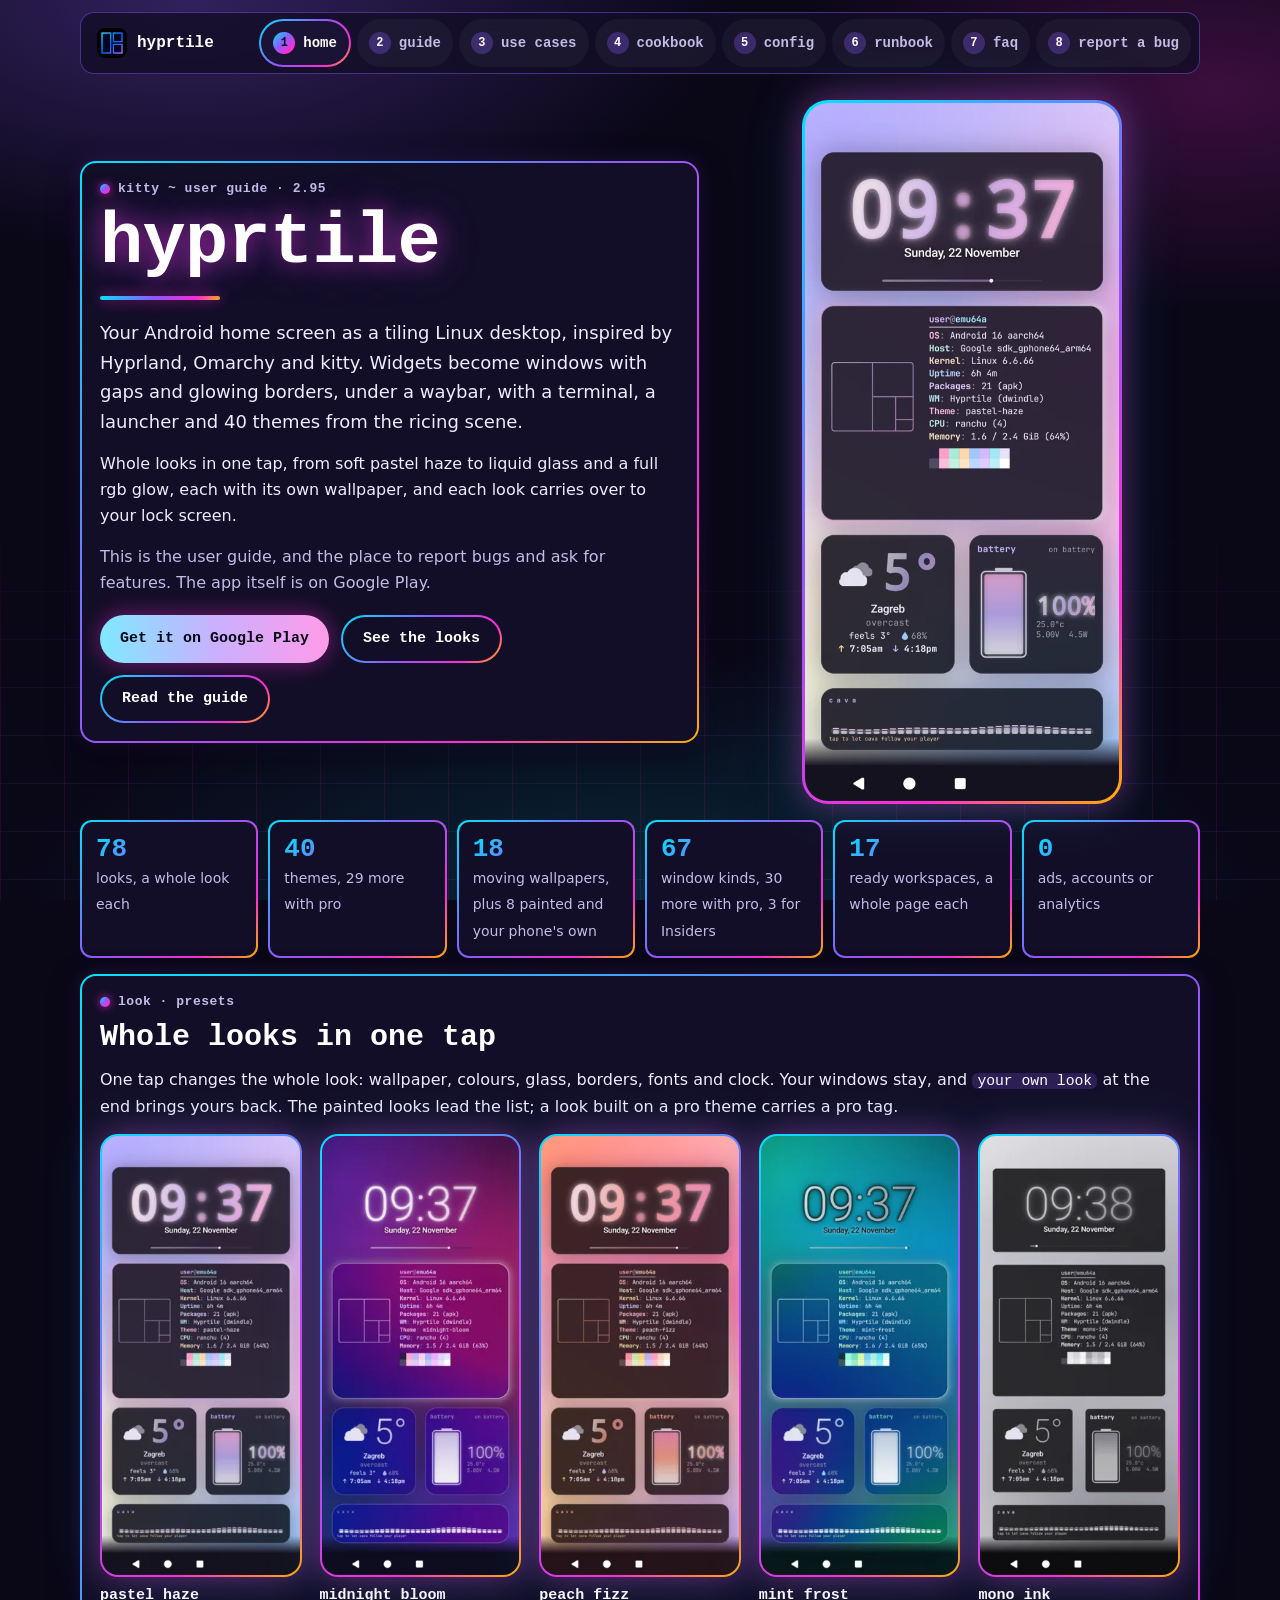
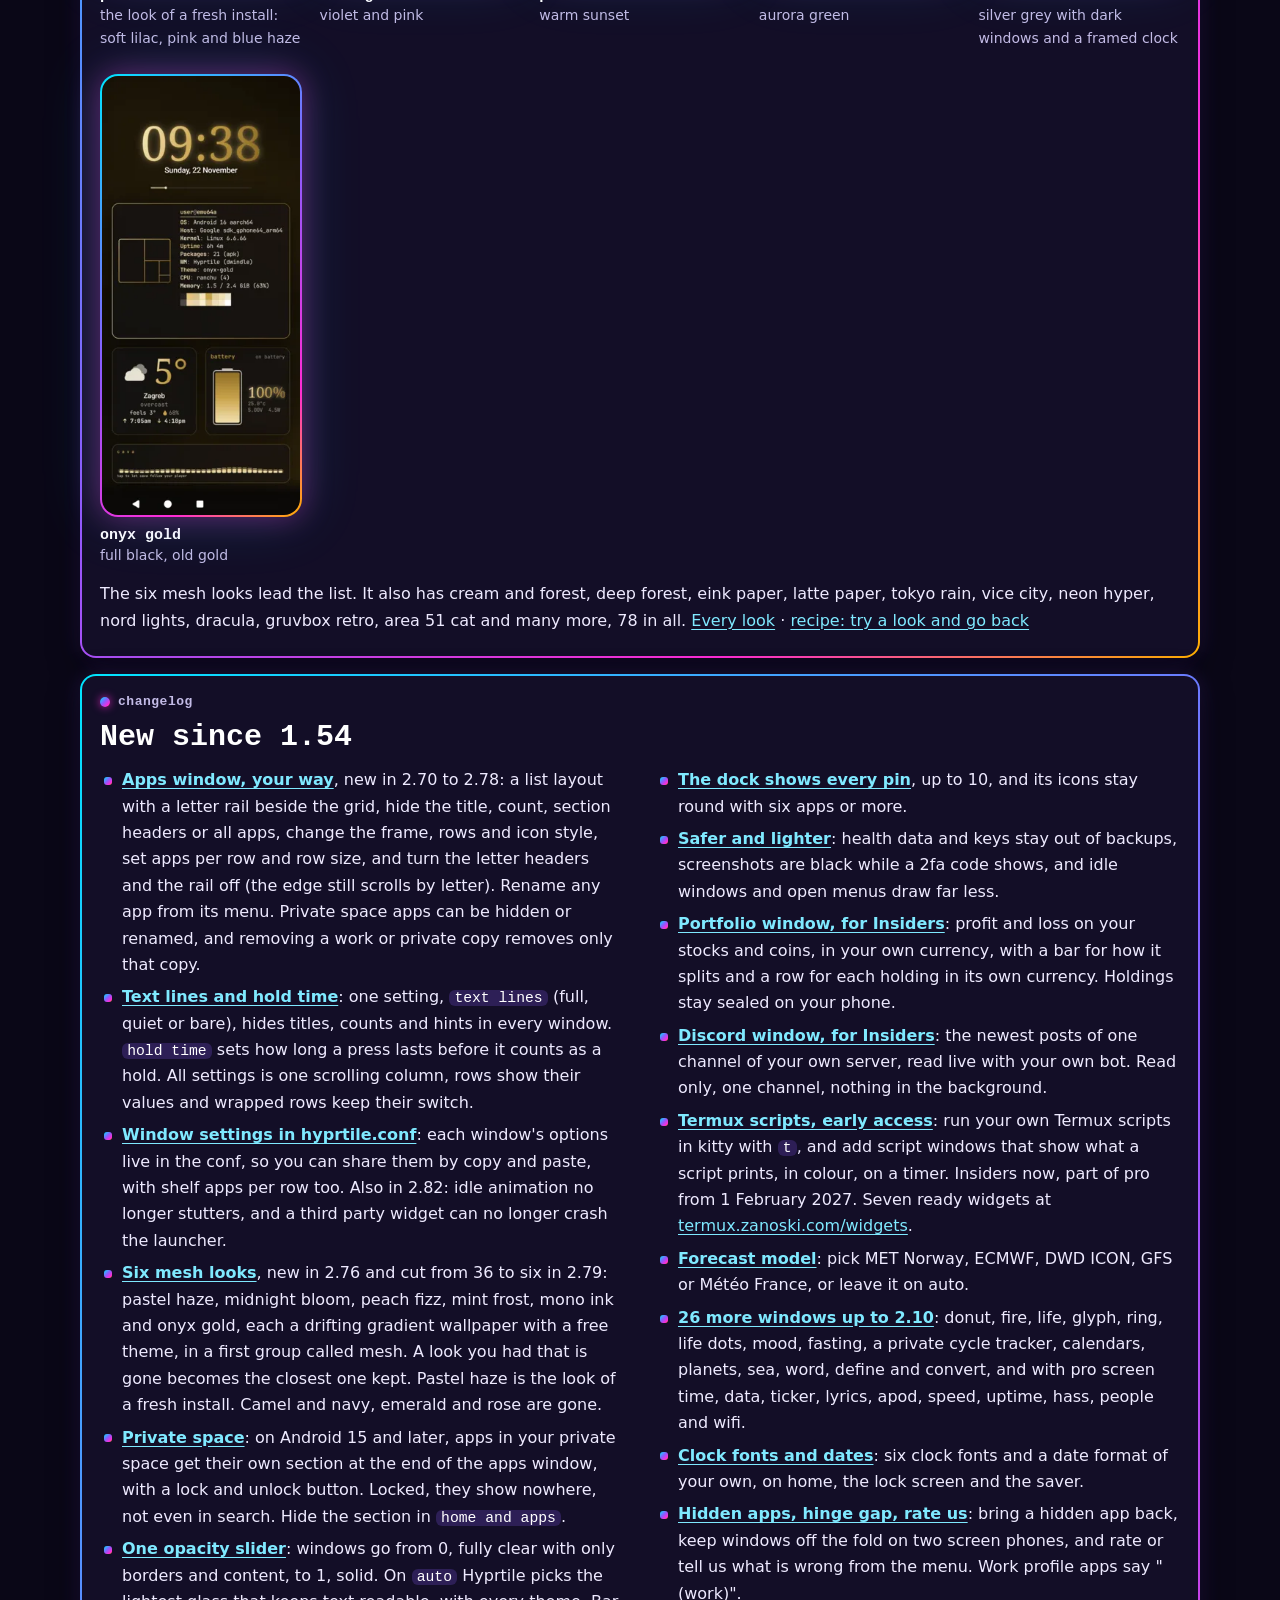
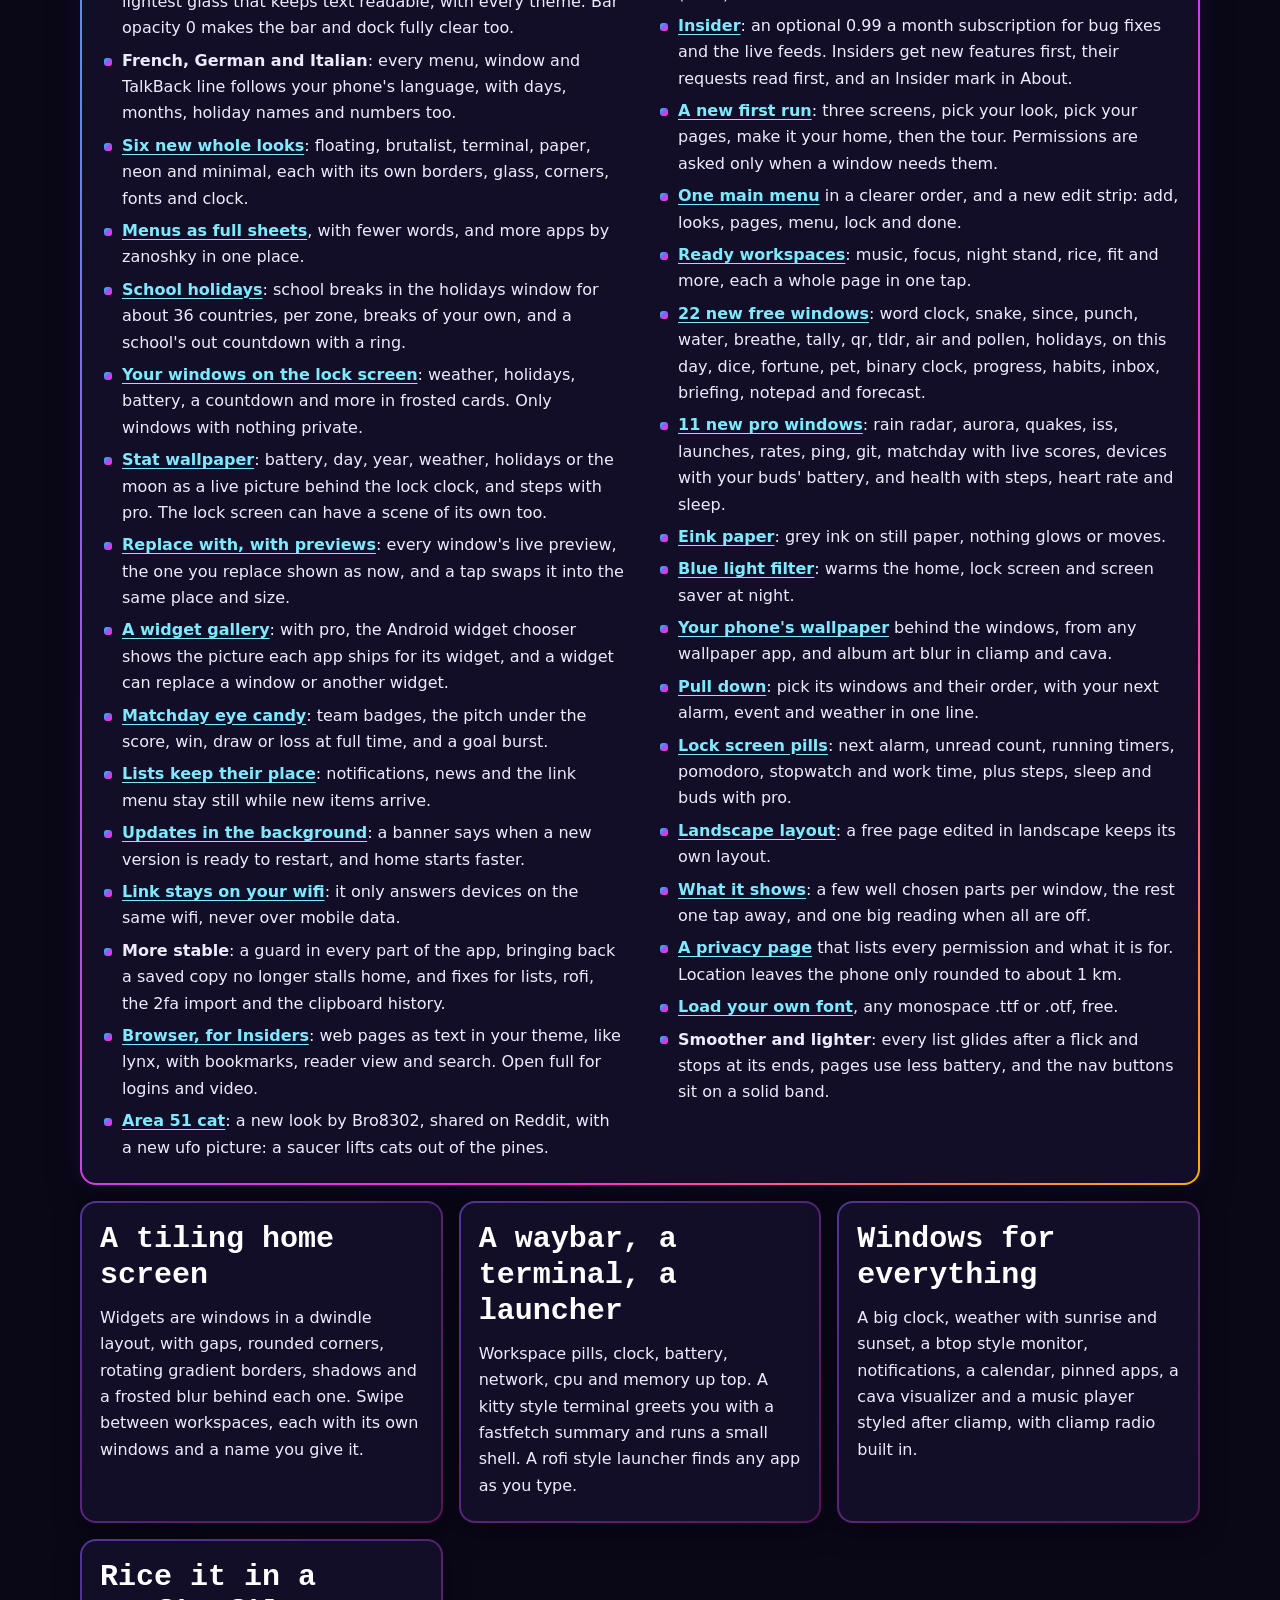
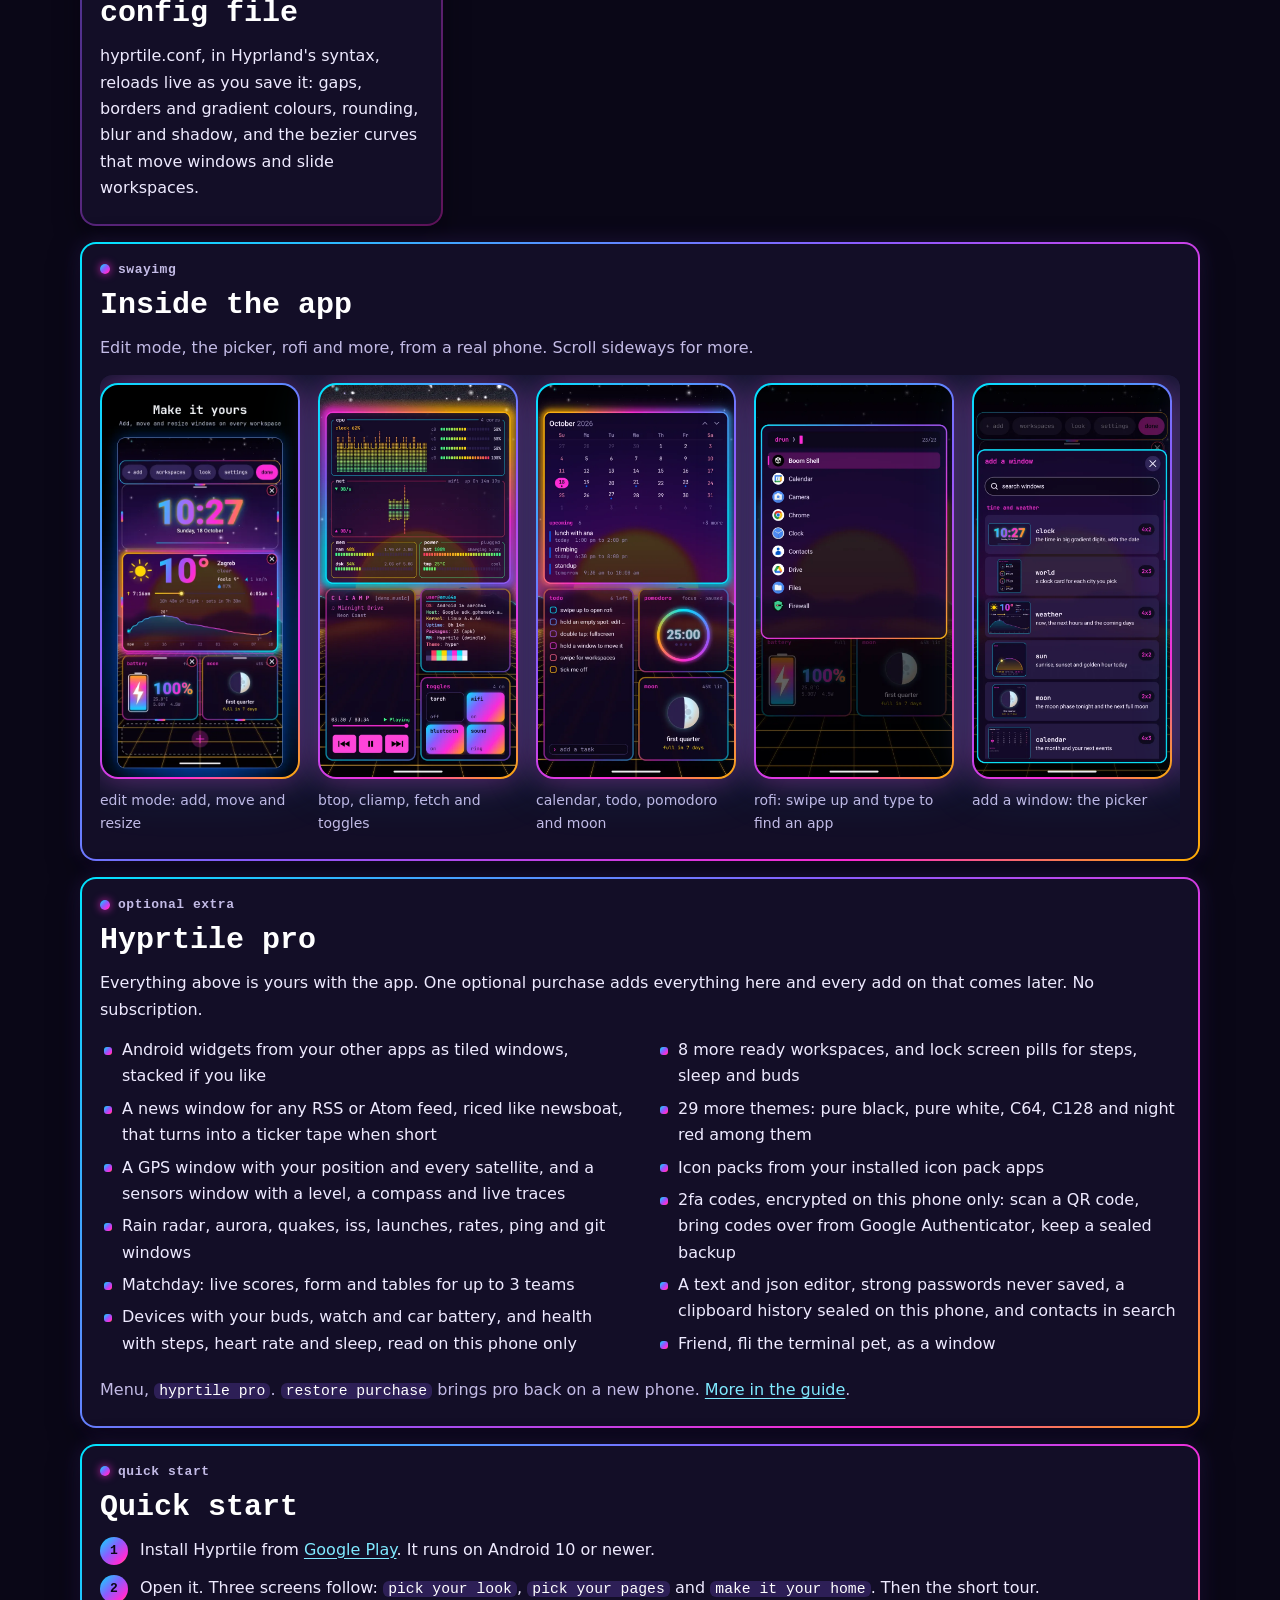
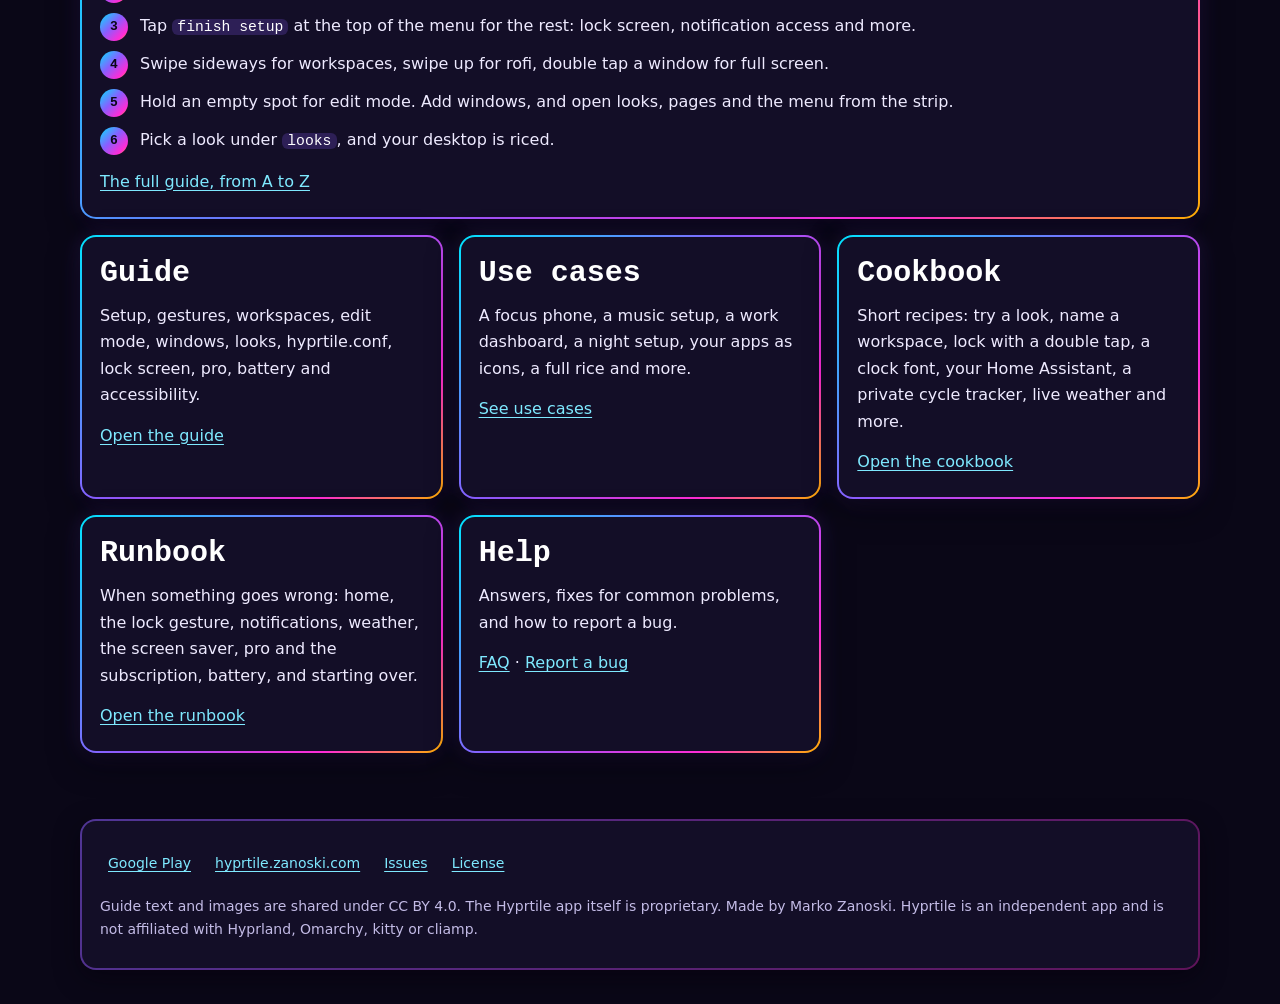
==== commit 00fab92e: "Guide version line 2.95 Matches the production release of 2026-11-28." ====
--- a/docs/index.html
+++ b/docs/index.html
@@ -23,7 +23,7 @@
 
 <section class="hero" aria-labelledby="hero-h">
   <div class="tile">
-    <div class="title" aria-hidden="true">kitty ~ user guide · 2.94</div>
+    <div class="title" aria-hidden="true">kitty ~ user guide · 2.95</div>
     <h1 id="hero-h">hyprtile</h1>
     <div class="underline" aria-hidden="true"></div>
     <p class="lede">Your Android home screen as a tiling Linux desktop, inspired by Hyprland, Omarchy and kitty. Widgets become windows with gaps and glowing borders, under a waybar, with a terminal, a launcher and 40 themes from the ricing scene.</p>
